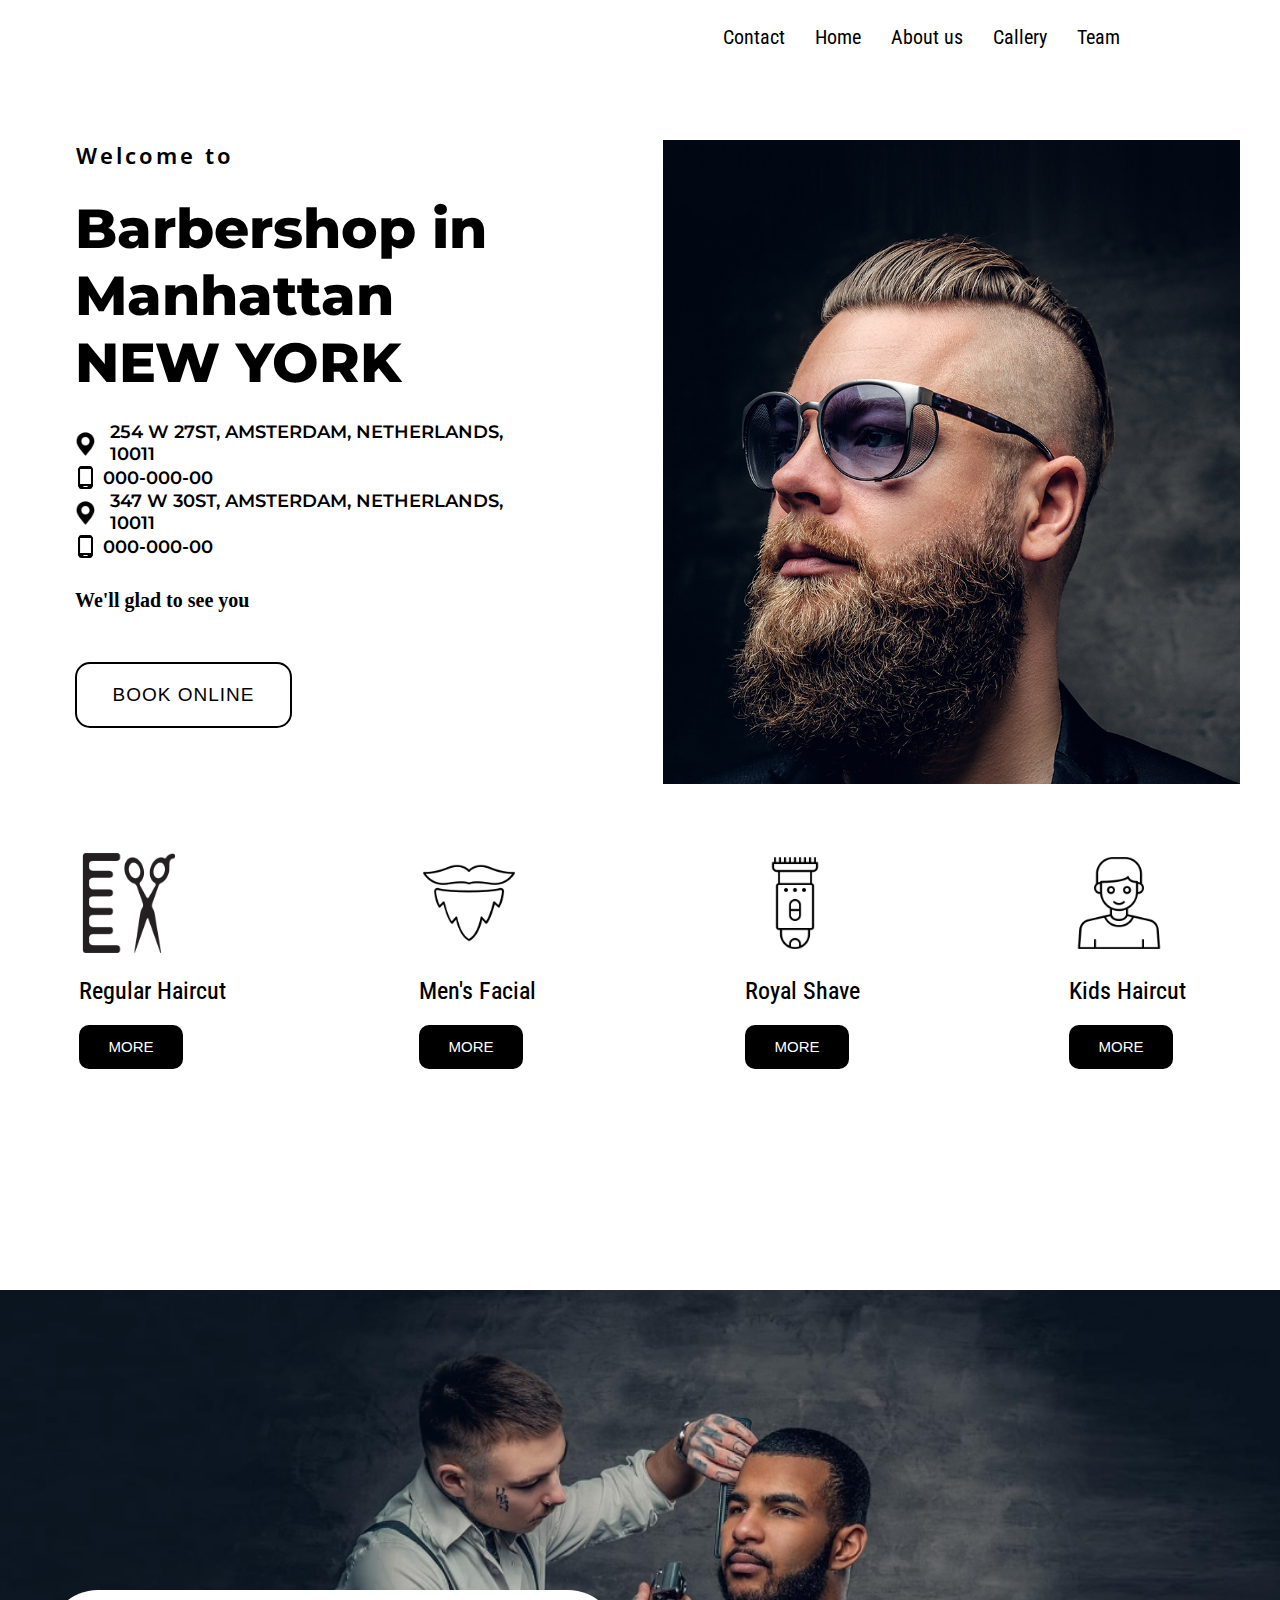
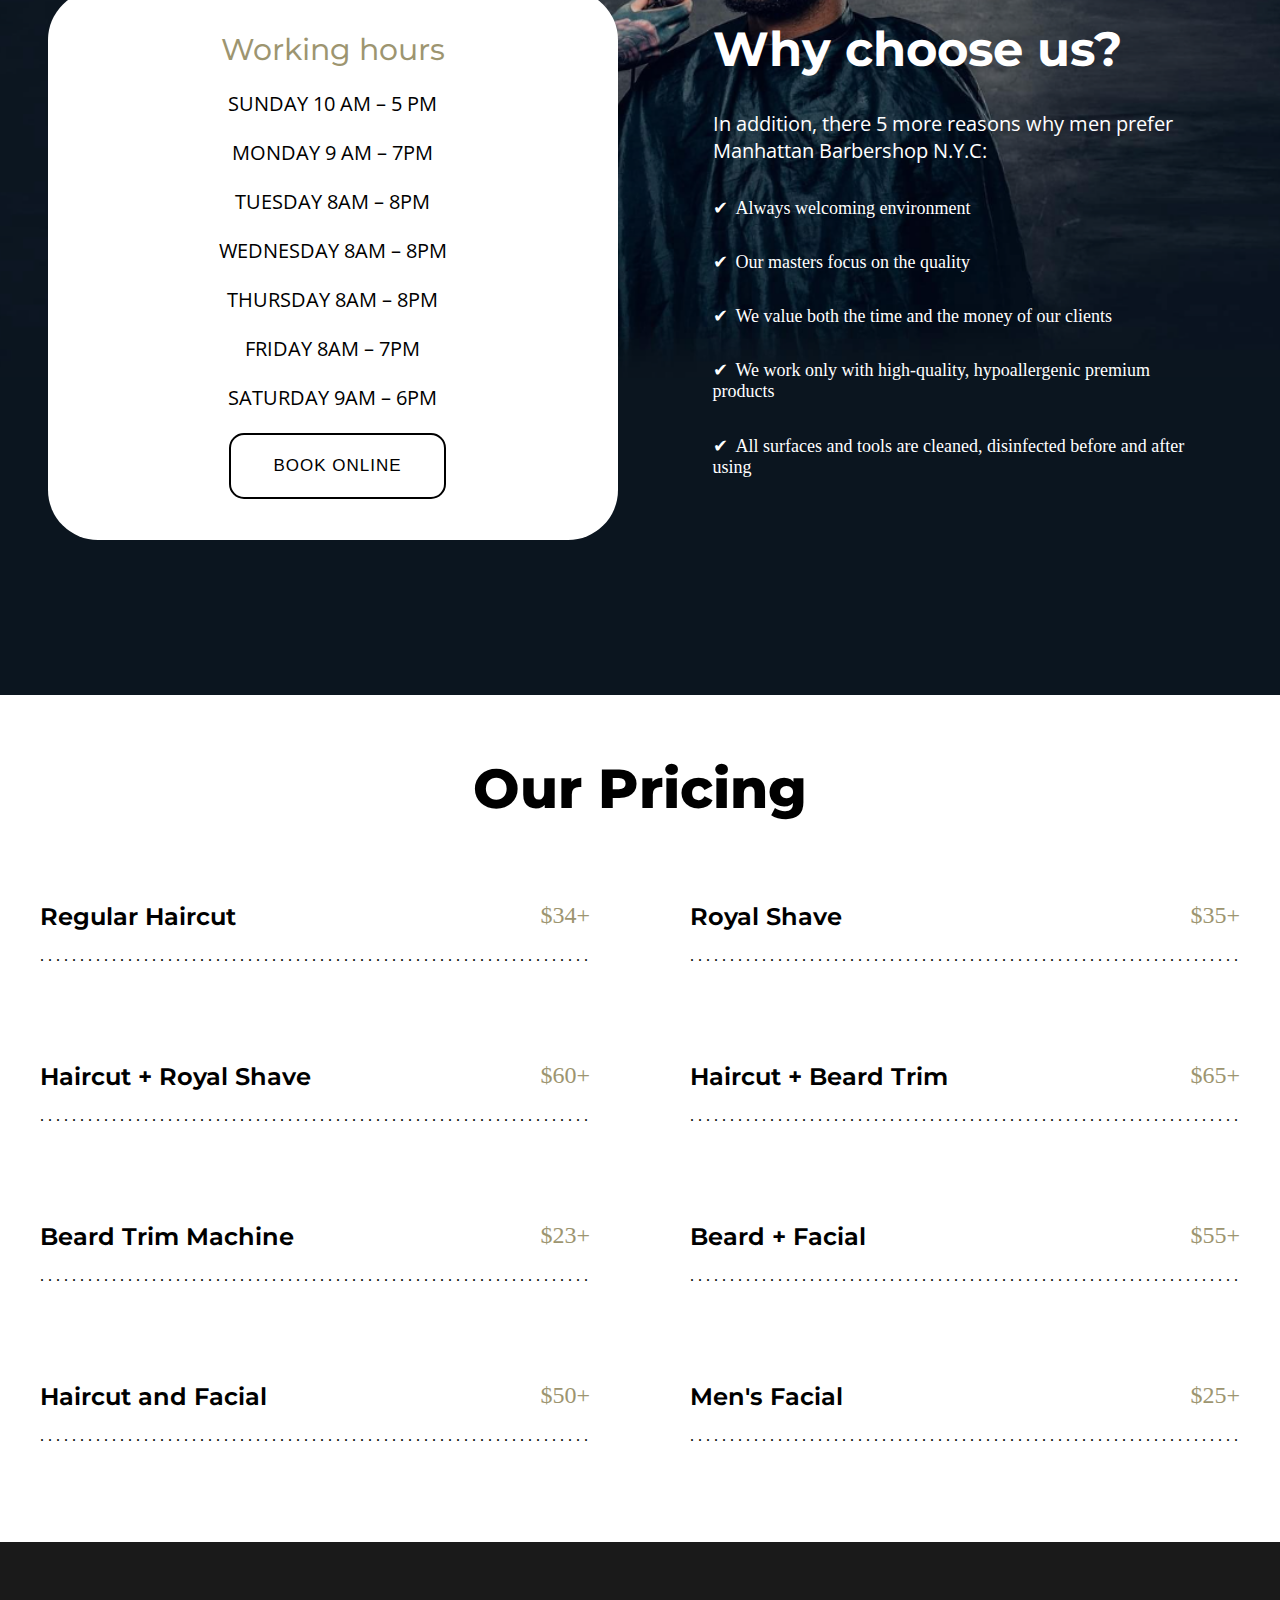
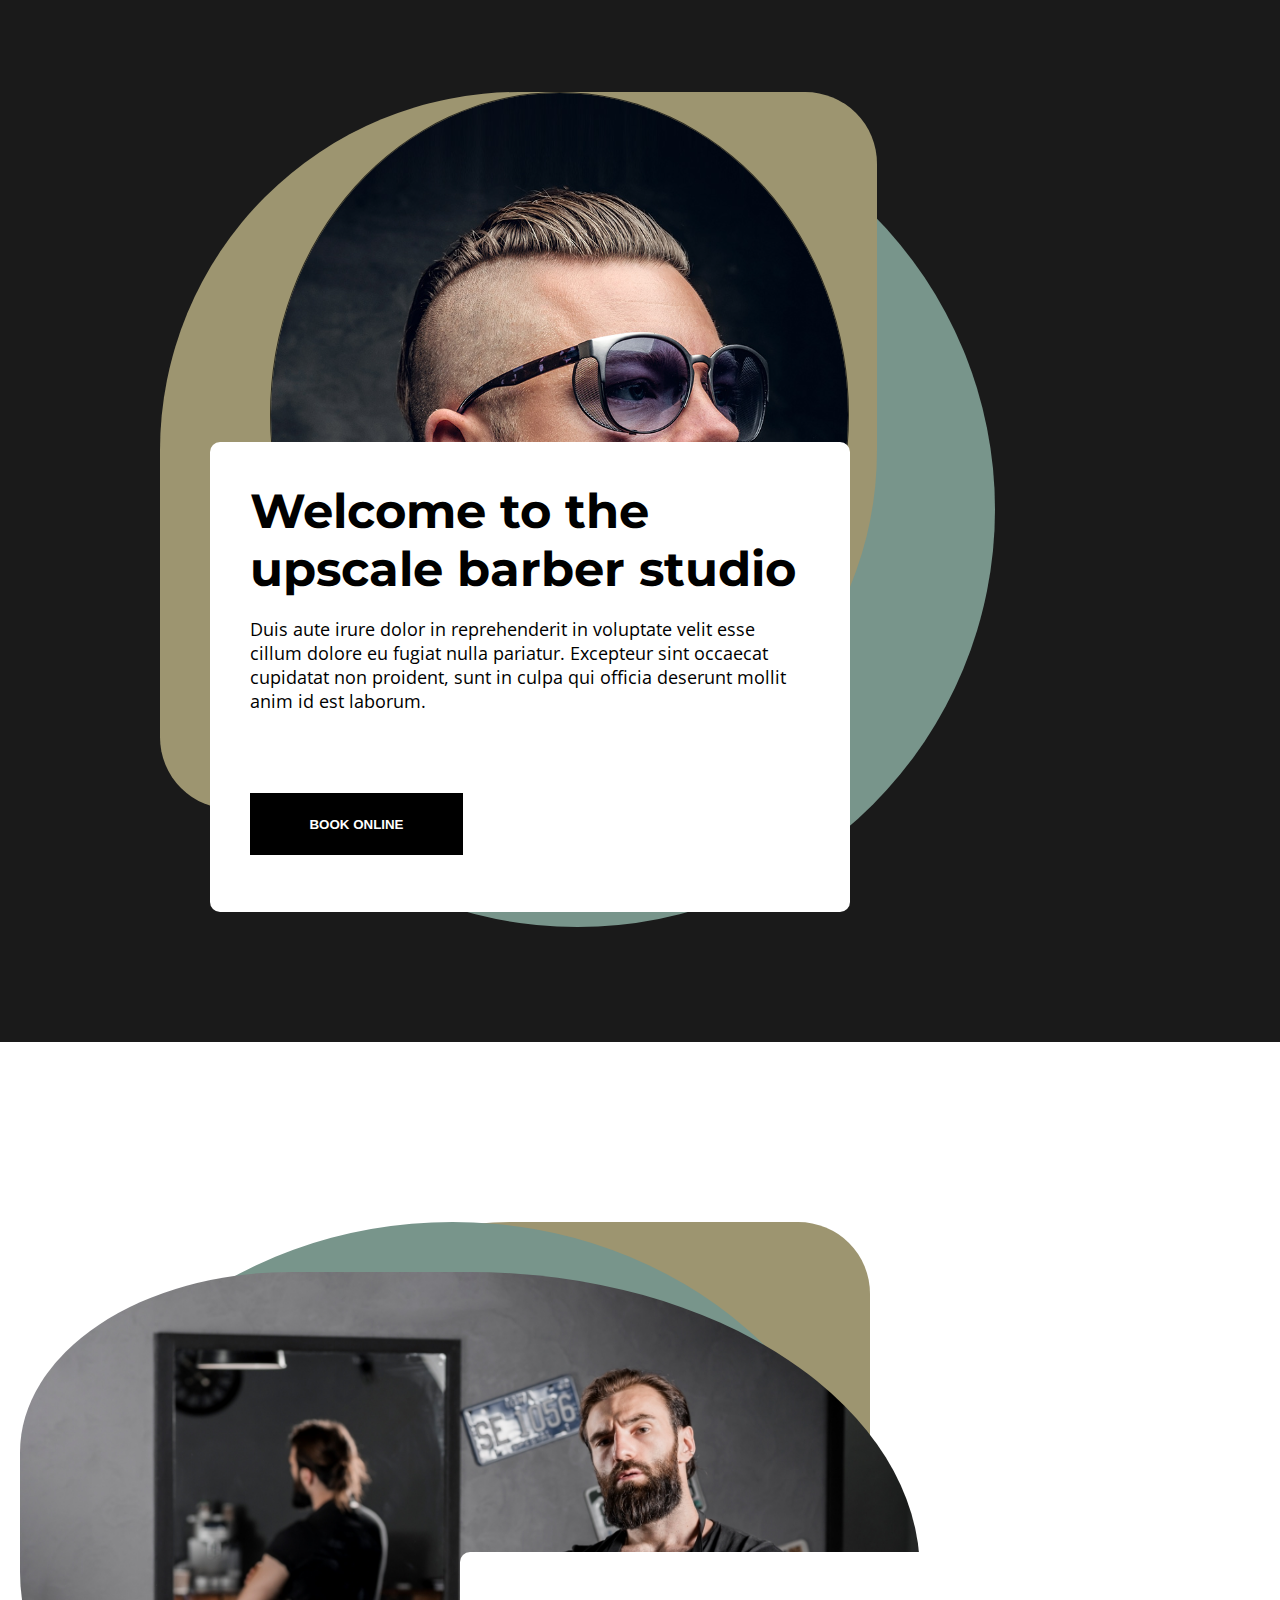
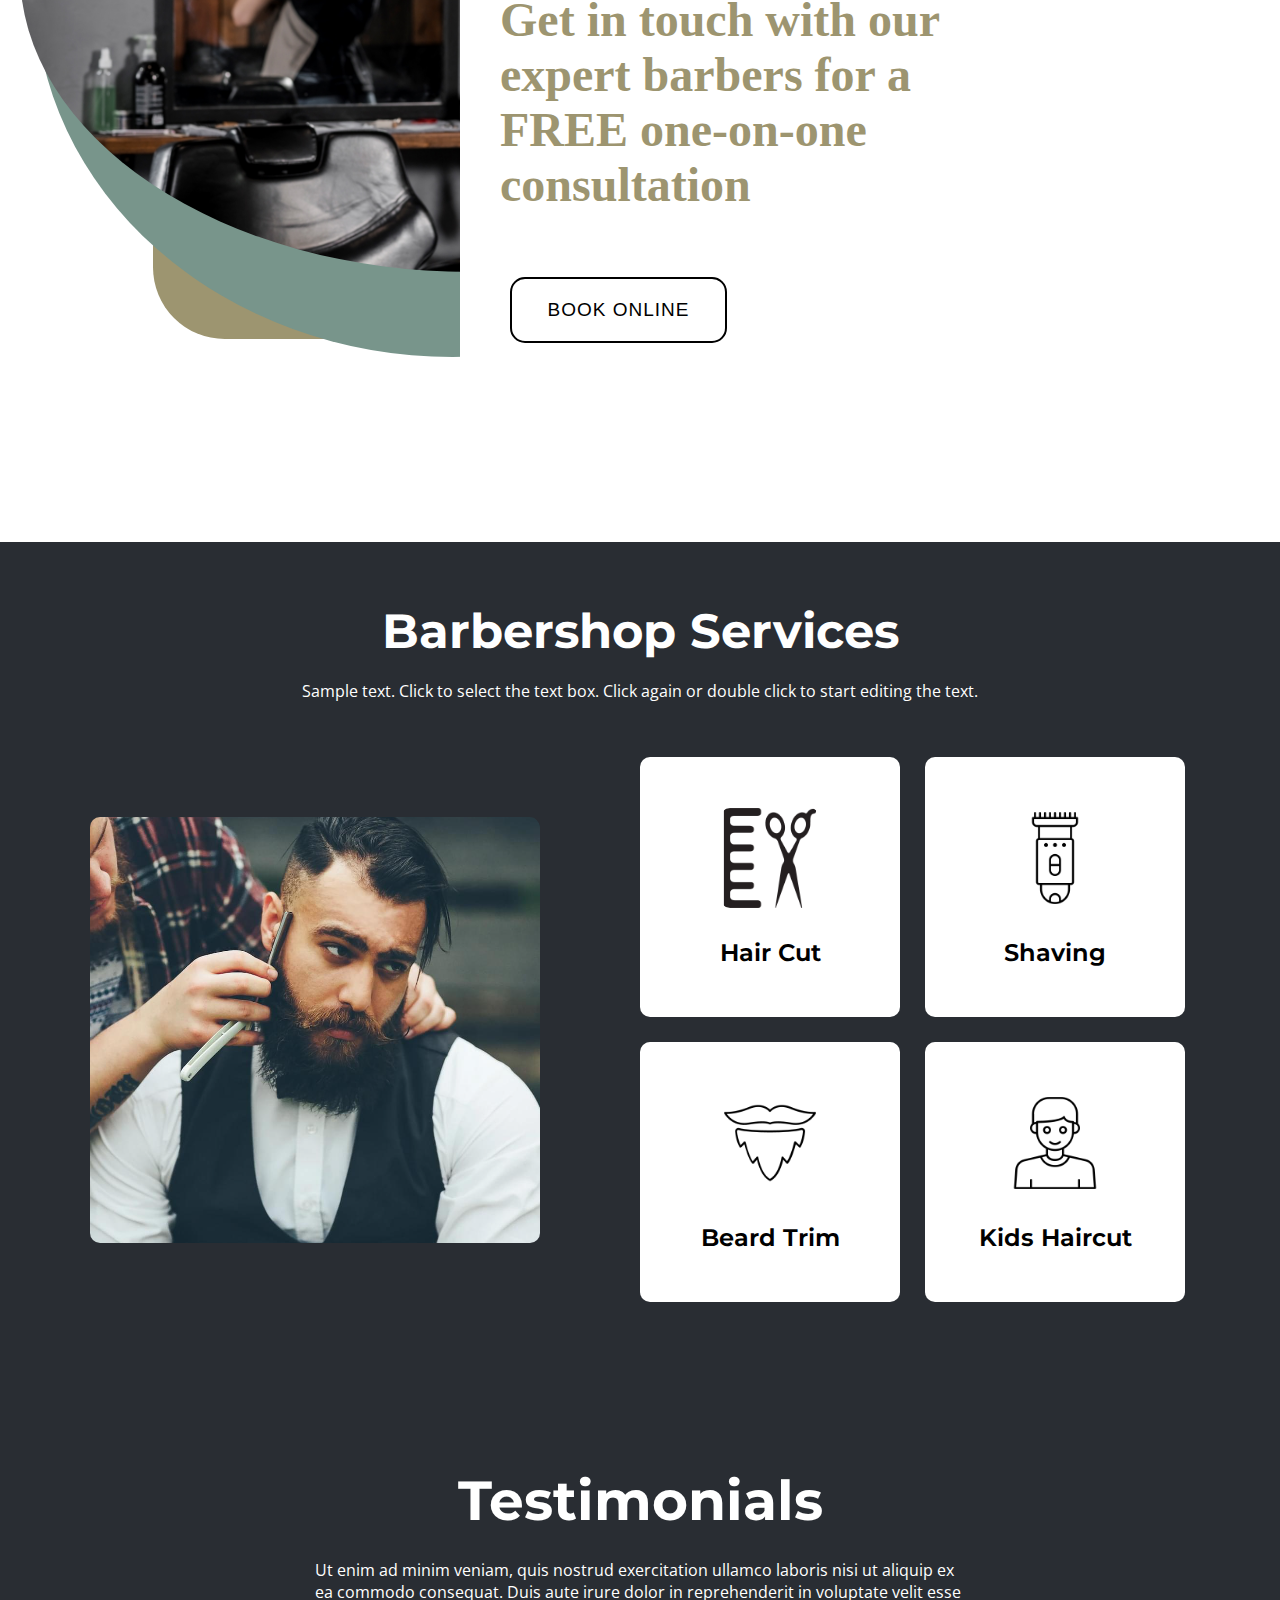
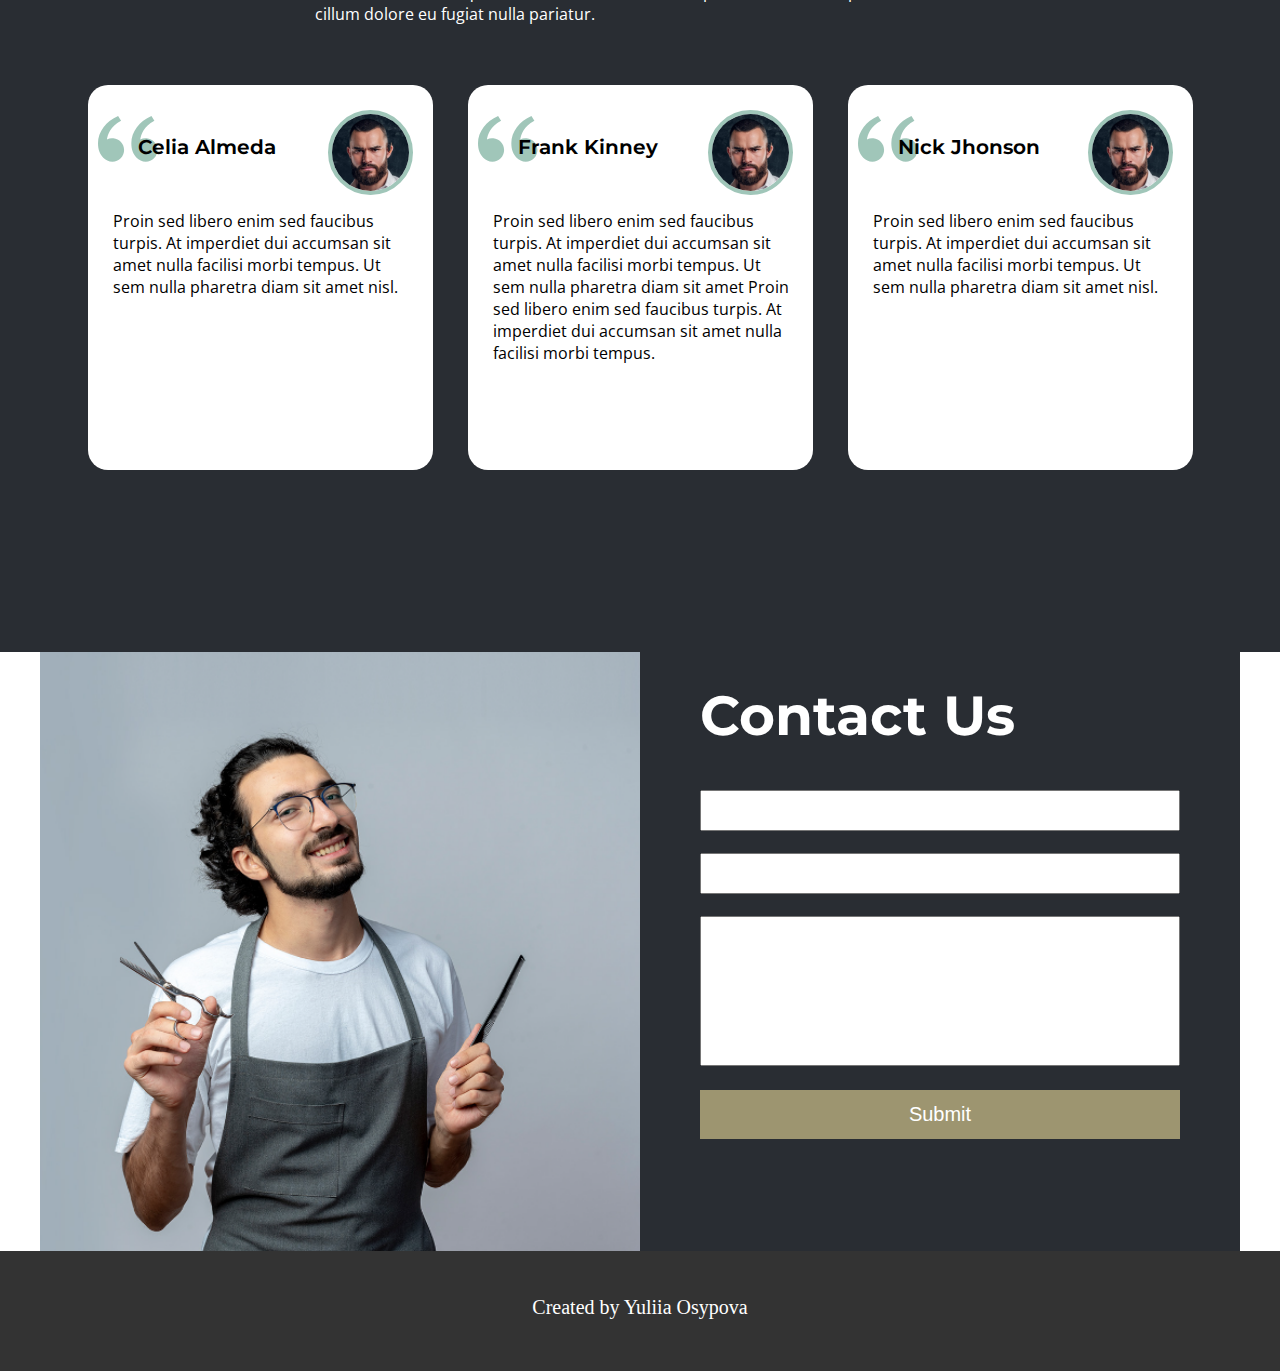
==== index.html @ 74b70563 "first" ====
<!DOCTYPE html>
<html lang="en">
<head>
    <meta charset="UTF-8">
    <meta name="viewport" content="width=device-width, initial-scale=1.0">
    <title>BarberShop</title>
    <link rel="preconnect" href="https://fonts.googleapis.com">
    <link rel="preconnect" href="https://fonts.gstatic.com" crossorigin>
    <link href="https://fonts.googleapis.com/css2?family=Montserrat:wght@100..900&display=swap" rel="stylesheet">
    <link rel="preconnect" href="https://fonts.googleapis.com">
    <link rel="preconnect" href="https://fonts.gstatic.com" crossorigin>
    <link
        href="https://fonts.googleapis.com/css2?family=Montserrat:wght@100..900&family=Roboto+Condensed:wght@100..900&display=swap"
        rel="stylesheet">
    <link rel="preconnect" href="https://fonts.googleapis.com">
    <link rel="preconnect" href="https://fonts.gstatic.com" crossorigin>
    <link
        href="https://fonts.googleapis.com/css2?family=Montserrat:wght@100..900&family=Open+Sans:wght@300..800&family=Roboto+Condensed:wght@100..900&display=swap"
        rel="stylesheet">
    <link rel="stylesheet" href="css/style.css">
</head>


<body>
    <header>
        <div class="container">
                <nav>
                    <a href="#contact" class="link">Contact</a>
                    <a href="http://127.0.0.1:5500/index.html#" class="link">Home</a>
                    <a href="http://127.0.0.1:5500/aboutus.html" class="link">About us</a>
                    <a href="http://127.0.0.1:5500/gallery.html" class="link">Callery</a>
                    <a href="http://127.0.0.1:5500/team.html" class="link">Team</a>
                </nav>
        </div>
    </header>


<main>
    <div class="main_wrapper">
        <div class="container">
            <div class="main_wrapper">
                <div class="main_one">
                    <h2>Welcome to</h2>
                    <h1>Barbershop in Manhattan NEW YORK</h1>
                    <div class="main_wrap_social">

                        <div class="main_wrap_items">
                            <img src="icons/social/locatin.png" alt="map">
                            <a
                                href="https://www.google.com/maps/place/%D0%90%D0%BC%D1%81%D1%82%D0%B5%D1%80%D0%B4%D0%B0%D0%BC/@52.3547418,4.8215607,12z/data=!3m1!4b1!4m6!3m5!1s0x47c63fb5949a7755:0x6600fd4cb7c0af8d!8m2!3d52.3675734!4d4.9041389!16zL20vMGszcA?hl=ru&entry=ttu&g_ep=EgoyMDI0MTAxNi4wIKXMDSoASAFQAw%3D%3D">254
                                W 27St, Amsterdam, Netherlands, 10011</a>
                        </div>

                        <div class="main_wrap_items">
                            <img src="icons/social/phone_call.png" class="call_us" alt="call_us">
                            <a href="tel:000-000-00">000-000-00</a>
                        </div>

                        <div class="main_wrap_items">
                            <img src="icons/social/locatin.png" alt="map">
                            <a
                                href="https://www.google.com/maps/place/%D0%90%D0%BC%D1%81%D1%82%D0%B5%D1%80%D0%B4%D0%B0%D0%BC/@52.3547418,4.8215607,12z/data=!3m1!4b1!4m6!3m5!1s0x47c63fb5949a7755:0x6600fd4cb7c0af8d!8m2!3d52.3675734!4d4.9041389!16zL20vMGszcA?hl=ru&entry=ttu&g_ep=EgoyMDI0MTAxNi4wIKXMDSoASAFQAw%3D%3D">347
                                W 30St, Amsterdam, Netherlands, 10011</a>
                        </div>

                        <div class="main_wrap_items">
                            <img src="icons/social/phone_call.png" class="call_us" alt="call_us">
                            <a href="tel:000-000-00">000-000-00</a>
                        </div>
                    </div>


                    <div class="btn_title">We'll glad to see you</div>
                    <button class="main_btn">BOOK ONLINE</button>
                </div>

                <div class="main_two">
                    <img src="img/main_bg.png" alt="">
                </div>
            </div>
        </div>
    </div>
    </div>

    <section class="menu">
        <div class="container">
            <div class="menu_wrapper">
                <div class="menu_box">
                    <img src="icons/service/haircut.png" alt="haircut">
                    <div class="menu_title">Regular Haircut</div>
                    <button class="main_btn">MORE</button>
                </div>
    
                <div class="menu_box">
                    <img src="icons/service/bread.png" alt="bread_cut">
                    <div class="menu_title">Men's Facial</div>
                    <button class="main_btn">MORE</button>
                </div>
    
                <div class="menu_box">
                    <img src="icons/service/shaving.png" alt="shaving">
                    <div class="menu_title">Royal Shave</div>
                    <button class="main_btn">MORE</button>
                </div>
    
                <div class="menu_box">
                    <img src="icons/service/kidshaircut .png" alt="kids haircut">
                    <div class="menu_title">Kids Haircut</div>
                    <button class="main_btn">MORE</button>
                </div>
            </div>
        </div>
    </section>
</main>

<section class="info">
    <div class="container">
        <div class="info_wrapper">

            <div class="info_one">
                <li class="info_title">Working hours</li>
                <li class="info_sheudele">​SUNDAY 10 AM – 5 PM</li>
                <li class="info_sheudele">MONDAY 9 AM – 7PM</li>
                <li class="info_sheudele">TUESDAY 8AM – 8PM</li>
                <li class="info_sheudele">WEDNESDAY 8AM – 8PM</li>
                <li class="info_sheudele">THURSDAY 8AM – 8PM</li>
                <li class="info_sheudele">FRIDAY 8AM – 7PM</li>
                <li class="info_sheudele">SATURDAY 9AM – 6PM</li>
                <a href=""><button>BOOK ONLINE</button></a>
            </div>


            <div class="info_two">
                <div class="info_title">Why choose us?</div>
                <div class="info_subtitle">​In addition, there 5 more reasons why men prefer Manhattan Barbershop N.Y.C:</div>
                <li>Always welcoming environment</li>
                <li>Our masters focus on the quality</li>
                <li>We value both the time and the money of our clients</li>
                <li>We work only with high-quality, hypoallergenic premium products</li>
                <li>All surfaces and tools are cleaned, disinfected before and after using</li>
            </div>
        </div>
    </div>
</section>


<section class="price">
    <div class="container">
        <div class="price_title_">Our Pricing</div>
        <div class="price_wrapper">

            <div class="price_one">
                <div class="price_wrap_item">
                    <div class="price_title">Regular Haircut</div>
                    <div class="price_price">$34+</div>
                </div>

                <div class="price_wrap_item">
                    <div class="price_title">Haircut + Royal Shave</div>
                    <div class="price_price">$60+</div>
                </div>

                <div class="price_wrap_item">
                    <div class="price_title">Beard Trim Machine</div>
                    <div class="price_price">$23+</div>
                </div>

                <div class="price_wrap_item">
                    <div class="price_title">Haircut and Facial</div>
                    <div class="price_price">$50+</div>
                </div>
            </div>

            <div class="price_two">
                <div class="price_wrap_item">
                    <div class="price_title">Royal Shave</div>
                    <div class="price_price">$35+</div>
                </div>

                <div class="price_wrap_item">
                    <div class="price_title">Haircut + Beard Trim</div>
                    <div class="price_price">$65+</div>
                </div>

                <div class="price_wrap_item">
                    <div class="price_title">Beard + Facial</div>
                    <div class="price_price">$55+</div>
                </div>

                <div class="price_wrap_item">
                    <div class="price_title">Men's Facial</div>
                    <div class="price_price">$25+</div>
                </div>
            </div>
        </div>

    </div>
</section>

<section class="booking">
    <div class="container">
        <div class="bookin_items">
            <div class="booking_round"></div>
            <div class="booking_round_2"></div>
            <img src="img/booking_bg.png" alt="man_background">

            <div class="booking_wrap">
                <div class="booking_title">Welcome to the upscale barber studio</div>
                <div class="booking_subtitle">Duis aute irure dolor in reprehenderit in voluptate velit esse cillum
                    dolore eu fugiat nulla pariatur. Excepteur sint occaecat cupidatat non proident, sunt in culpa qui
                    officia deserunt mollit anim id est laborum.</div>
               <a href=""><button class="booking_btn">BOOK ONLINE</button></a>
            </div>
        </div>
    </div>
</section>


<section class="booking_two">
    <div class="container">
        <div class="booking_items">
            <div class="booking_round"></div>
            <div class="booking_round_2"></div>
            <img src="img/barbershopper_bg.jpg" alt="barbershop_bg">

            <div class="booking_wrap">
                <div class="booking_title">Get in touch with our expert barbers for a FREE one-on-one consultation </div>
               <a href=""><button class="booking_btn">BOOK ONLINE</button></a>
            </div>
        </div>
    </div>
</section>

<section class="service">
    <div class="container">
        <div class="service_title">Barbershop Services</div>
        <div class="service_subtitle">Sample text. Click to select the text box. Click again or double click to start
            editing the text.</div>


        <div class="service_wrapper">
            <img src="img/service_bg.png" alt="service_bg">


            <div class="service_wrap_flex">

                <div class="service_items">
                        <img src="/icons/service/haircut.png" alt="haircut">
                        <div class="service_title_">Hair Cut</div>
                </div>

                <div class="service_items">
                        <img src="/icons/service/shaving.png" alt="Shaving">
                        <div class="service_title_">Shaving</div>
                </div>


                <div class="service_items">
                        <img src="/icons/service/bread.png" alt="Beard Trim">
                        <div class="service_title_">Beard Trim</div>
                </div>


                <div class="service_items">
                        <img src="/icons/service/kidshaircut .png" alt="Kids Haircut">
                        <div class="service_title_">Kids Haircut</div>
                </div>
            </div>
        </div>
    </div>
</section>





<section class="rewies">
    <div class="container">
        <div class="rewies_title">Testimonials</div>
        <div class="rewies_subtitle">Ut enim ad minim veniam, quis nostrud exercitation ullamco laboris nisi ut aliquip
            ex ea commodo consequat. Duis aute irure dolor in reprehenderit in voluptate velit esse cillum dolore eu
            fugiat nulla pariatur.</div>

        <div class="rewies_wrapper">
            <div class="rewies_box">
                <div class="rewies_title_box">Celia Almeda</div>
                <img src="img/rewies/barbershoppersonal_bg_0.jpg" alt="userphoto">
                <?xml version="1.0" ?><svg viewBox="0 0 24 24" xmlns="http://www.w3.org/2000/svg">
                    <g>
                        <path d="M0 0h24v24H0z" fill="none" />
                        <path
                            d="M4.583 17.321C3.553 16.227 3 15 3 13.011c0-3.5 2.457-6.637 6.03-8.188l.893 1.378c-3.335 1.804-3.987 4.145-4.247 5.621.537-.278 1.24-.375 1.929-.311 1.804.167 3.226 1.648 3.226 3.489a3.5 3.5 0 0 1-3.5 3.5c-1.073 0-2.099-.49-2.748-1.179zm10 0C13.553 16.227 13 15 13 13.011c0-3.5 2.457-6.637 6.03-8.188l.893 1.378c-3.335 1.804-3.987 4.145-4.247 5.621.537-.278 1.24-.375 1.929-.311 1.804.167 3.226 1.648 3.226 3.489a3.5 3.5 0 0 1-3.5 3.5c-1.073 0-2.099-.49-2.748-1.179z" />
                    </g>
                </svg>
                <div class="rewies_subtitle_box">Proin sed libero enim sed faucibus turpis. At imperdiet dui
                    accumsan sit amet nulla facilisi morbi tempus. Ut sem nulla pharetra diam sit amet nisl.</div>
            </div>

            <div class="rewies_box">
                <div class="rewies_title_box">Frank Kinney</div>
                <img src="img/rewies/barbershoppersonal_bg_0.jpg" alt="userphoto">
                <?xml version="1.0" ?><svg viewBox="0 0 24 24" xmlns="http://www.w3.org/2000/svg">
                    <g>
                        <path d="M0 0h24v24H0z" fill="none" />
                        <path
                            d="M4.583 17.321C3.553 16.227 3 15 3 13.011c0-3.5 2.457-6.637 6.03-8.188l.893 1.378c-3.335 1.804-3.987 4.145-4.247 5.621.537-.278 1.24-.375 1.929-.311 1.804.167 3.226 1.648 3.226 3.489a3.5 3.5 0 0 1-3.5 3.5c-1.073 0-2.099-.49-2.748-1.179zm10 0C13.553 16.227 13 15 13 13.011c0-3.5 2.457-6.637 6.03-8.188l.893 1.378c-3.335 1.804-3.987 4.145-4.247 5.621.537-.278 1.24-.375 1.929-.311 1.804.167 3.226 1.648 3.226 3.489a3.5 3.5 0 0 1-3.5 3.5c-1.073 0-2.099-.49-2.748-1.179z" />
                    </g>
                </svg>
                <div class="rewies_subtitle_box">Proin sed libero enim sed faucibus turpis. At imperdiet dui
                    accumsan sit amet nulla facilisi morbi tempus. Ut sem nulla pharetra diam sit amet Proin sed libero
                    enim sed faucibus turpis. At imperdiet dui
                    accumsan sit amet nulla facilisi morbi tempus. </div>
            </div>


            <div class="rewies_box">
                <div class="rewies_title_box">Nick Jhonson</div>
                <img src="img/rewies/barbershoppersonal_bg_0.jpg" alt="userphoto">
                <?xml version="1.0" ?><svg viewBox="0 0 24 24" xmlns="http://www.w3.org/2000/svg">
                    <g>
                        <path d="M0 0h24v24H0z" fill="none" />
                        <path
                            d="M4.583 17.321C3.553 16.227 3 15 3 13.011c0-3.5 2.457-6.637 6.03-8.188l.893 1.378c-3.335 1.804-3.987 4.145-4.247 5.621.537-.278 1.24-.375 1.929-.311 1.804.167 3.226 1.648 3.226 3.489a3.5 3.5 0 0 1-3.5 3.5c-1.073 0-2.099-.49-2.748-1.179zm10 0C13.553 16.227 13 15 13 13.011c0-3.5 2.457-6.637 6.03-8.188l.893 1.378c-3.335 1.804-3.987 4.145-4.247 5.621.537-.278 1.24-.375 1.929-.311 1.804.167 3.226 1.648 3.226 3.489a3.5 3.5 0 0 1-3.5 3.5c-1.073 0-2.099-.49-2.748-1.179z" />
                    </g>
                </svg>
                <div class="rewies_subtitle_box">Proin sed libero enim sed faucibus turpis. At imperdiet dui
                    accumsan sit amet nulla facilisi morbi tempus. Ut sem nulla pharetra diam sit amet nisl.</div>
            </div>
        </div>
    </div>
</section>

<section id="contact" class="contact">
    <div class="container">
        <div class="contact_wrapper">
            <img src="img/contact_bg.png" alt="">
            <div class="contact_box">
                <div class="contact_title">Contact Us</div>
                    <form>
                        <div class="contact_form">
                            <input name="name" id="name">
                        </div>


                        <div class="contact_form">
                            <input name="email" id="email">
                        </div>


                        <div class="contact_form">
                            <textarea name="text" id=""></textarea>
                        </div>
                    </form>

                    <button class="contact_btn">Submit</button>
            </div>
        </div>
    </div>
</section>

<footer>
    <div class="container"> 
        <div class="footer_title">Created by Yuliia Osypova</div>
    </div>
</footer>

</body>
</html>
---- css/style.css ----
@charset "UTF-8";
* {
  -webkit-box-sizing: border-box;
          box-sizing: border-box;
  padding: 0;
  margin: 0;
}

header {
  height: 80px;
}
header .container {
  padding: 0 160px 0 160px;
}
header .container nav {
  display: -webkit-box;
  display: -ms-flexbox;
  display: flex;
  -webkit-box-pack: end;
      -ms-flex-pack: end;
          justify-content: flex-end;
  gap: 30px;
  margin-left: 300px;
  padding: 25px 0 25px 0;
}
header .container nav a {
  text-decoration: none;
  font-size: 20px;
  font-family: "Roboto Condensed";
  color: black;
}
header .container nav a:hover {
  opacity: 80%;
}

main {
  min-height: 1150px;
}
main .container {
  padding: 0 160px 0 160px;
}
main .container .main_wrapper {
  display: grid;
  grid-template-columns: 500px 700px;
  -webkit-box-pack: center;
      -ms-flex-pack: center;
          justify-content: center;
  justify-items: end;
  margin-top: 60px;
}
main .container .main_wrapper .main_one {
  padding: 0 25px 0 25px;
}
main .container .main_wrapper .main_one .main_wrap_social {
  margin-top: 25px;
}
main .container .main_wrapper .main_one h2 {
  font-size: 22px;
  font-family: "Open Sans";
  font-weight: 650;
  letter-spacing: 3px;
  margin-left: 11px;
}
main .container .main_wrapper .main_one h1 {
  font-size: 55px;
  font-weight: 800;
  font-family: "Montserrat";
  margin-top: 25px;
  margin-left: 10px;
}
main .container .main_wrapper .main_one .main_wrap_items {
  display: -webkit-box;
  display: -ms-flexbox;
  display: flex;
  -webkit-box-orient: horizontal;
  -webkit-box-direction: normal;
      -ms-flex-direction: row;
          flex-direction: row;
  -webkit-box-align: center;
      -ms-flex-align: center;
          align-items: center;
  gap: 5px;
}
main .container .main_wrapper .main_one .main_wrap_items img {
  width: 40px;
  height: 40px;
}
main .container .main_wrapper .main_one .main_wrap_items .call_us {
  width: 25px;
  height: 25px;
  margin-left: 8px;
}
main .container .main_wrapper .main_one a {
  font-size: 18px;
  text-transform: uppercase;
  color: black;
  font-family: "Montserrat";
  text-decoration: none;
  font-weight: 600;
}
main .container .main_wrapper .main_one .btn_title {
  margin-top: 30px;
  margin-left: 10px;
  font-size: 20px;
  font-weight: 700;
}
main .container .main_wrapper .main_one .main_btn {
  width: 217px;
  height: 66px;
  color: black;
  background-color: white;
  border: 2px solid black;
  border-radius: 15px;
  font-size: 19px;
  letter-spacing: 1px;
  cursor: pointer;
  -webkit-transition: all 0.2s;
  transition: all 0.2s;
  margin-left: 10px;
  margin-top: 50px;
}
main .container .main_wrapper .main_one .main_btn:hover {
  color: white;
  background-color: black;
}

.menu {
  min-height: 280px;
}
.menu .container {
  padding: 0 160px 0 160px;
}
.menu .container .menu_wrapper {
  display: grid;
  grid-template-columns: repeat(4, minmax(325px, auto));
  grid-template-rows: 275px;
  grid-auto-rows: 275px;
  -webkit-box-pack: center;
      -ms-flex-pack: center;
          justify-content: center;
  justify-items: center;
  -webkit-box-align: center;
      -ms-flex-align: center;
          align-items: center;
  margin-top: 35px;
}
.menu .container .menu_wrapper .menu_box img {
  width: 100px;
  height: 100px;
}
.menu .container .menu_wrapper .menu_box .menu_title {
  font-family: "Roboto Condensed";
  font-weight: 450;
  font-size: 24px;
  margin-top: 20px;
}
.menu .container .menu_wrapper .menu_box button {
  width: 104px;
  height: 44px;
  font-size: 15px;
  color: white;
  background-color: black;
  border: none;
  border-radius: 10px;
  margin-top: 20px;
  cursor: pointer;
  -webkit-transition: all 0.2s;
  transition: all 0.2s;
}
.menu .container .menu_wrapper .menu_box button:hover {
  opacity: 70%;
}

.info {
  min-height: 1005px;
  background-image: url(../img/bg_price.png);
  background-position: center;
  background-size: cover;
  background-repeat: no-repeat;
}
.info .container {
  padding: 300px 160px 0 160px;
}
.info .container .info_wrapper {
  display: grid;
  grid-template-columns: 570px 550px;
  grid-template-rows: minmax(550px, auto);
  -webkit-box-pack: center;
      -ms-flex-pack: center;
          justify-content: center;
  gap: 65px;
}
.info .container .info_wrapper .info_one {
  display: grid;
  -webkit-box-align: center;
      -ms-flex-align: center;
          align-items: center;
  justify-items: center;
  background-color: white;
  border-radius: 50px;
  padding: 30px;
}
.info .container .info_wrapper .info_one li {
  list-style-type: none;
}
.info .container .info_wrapper .info_one .info_title {
  color: #9d9570;
  font-family: "Montserrat";
  font-size: 30px;
  font-weight: 450;
}
.info .container .info_wrapper .info_one li {
  font-size: 20px;
  font-family: "Open Sans";
}
.info .container .info_wrapper .info_one button {
  width: 217px;
  height: 66px;
  color: black;
  background-color: white;
  border: 2px solid black;
  border-radius: 15px;
  font-size: 19px;
  letter-spacing: 1px;
  cursor: pointer;
  -webkit-transition: all 0.2s;
  transition: all 0.2s;
  margin-left: 10px;
  font-size: 17px;
}
.info .container .info_wrapper .info_one button:hover {
  color: white;
  background-color: black;
}
.info .container .info_wrapper .info_two {
  display: grid;
  -webkit-box-align: start;
      -ms-flex-align: start;
          align-items: start;
  padding: 30px;
}
.info .container .info_wrapper .info_two .info_title {
  font-size: 48px;
  font-family: "Montserrat";
  font-weight: 700;
  color: white;
}
.info .container .info_wrapper .info_two .info_subtitle {
  font-size: 20px;
  font-family: "Open Sans";
  color: white;
}
.info .container .info_wrapper .info_two li {
  font-size: 18px;
  color: white;
  list-style-type: none;
}
.info .container .info_wrapper .info_two li::before {
  content: "✔";
  margin-right: 8px;
}

.price {
  min-height: 840px;
}
.price .container {
  padding: 60px 160px 0 160px;
}
.price .container .price_title_ {
  font-size: 55px;
  font-family: "Montserrat";
  font-weight: 800;
  text-align: center;
}
.price .container .price_wrapper {
  display: grid;
  grid-template-columns: 550px 550px;
  -webkit-box-pack: center;
      -ms-flex-pack: center;
          justify-content: center;
  margin-top: 80px;
  gap: 100px;
}
.price .container .price_wrapper .price_one {
  display: grid;
  grid-template-rows: repeat(4, 160px);
  grid-auto-rows: 160px;
}
.price .container .price_wrapper .price_wrap_item {
  display: -webkit-box;
  display: -ms-flexbox;
  display: flex;
  -webkit-box-pack: justify;
      -ms-flex-pack: justify;
          justify-content: space-between;
  position: relative;
}
.price .container .price_wrapper .price_wrap_item::before {
  content: ". . . . . . . . . . . . . . . . . . . . . . . . . . . . . . . . . . . . . . . . . . . . . . . . . . . . . . . . . . . . . . . . . . . . .";
  position: absolute;
  top: 45px;
}
.price .container .price_wrapper .price_two {
  display: grid;
  grid-template-rows: repeat(4, 160px);
  grid-auto-rows: 160px;
}
.price .container .price_wrapper .price_title {
  font-size: 24px;
  font-weight: 650;
  font-family: "Montserrat";
}
.price .container .price_wrapper .price_price {
  font-size: 24px;
  color: #9d9570;
}

.booking {
  min-height: 1100px;
  background-color: #1a1a1a;
}
.booking .container {
  padding: 150px 160px 0 160px;
}
.booking .container .bookin_items {
  position: relative;
}
.booking .container .booking_round {
  position: absolute;
  width: 835px;
  height: 835px;
  background-color: #78958B;
  border-radius: 50%;
  z-index: 1;
}
.booking .container .booking_round_2 {
  position: absolute;
  top: 0;
  z-index: 2;
  width: 717px;
  height: 717px;
  background-color: #9D9570;
  border-radius: 50% 10%;
}
.booking .container img {
  position: absolute;
  left: 110px;
  z-index: 3;
  border-radius: 100% 100%;
  border: 1px solid rgba(9, 9, 8, 0.768627451);
}
.booking .container .booking_wrap {
  position: absolute;
  right: 270px;
  top: 350px;
  z-index: 4;
  width: 640px;
  min-height: 470px;
  background-color: white;
  border-radius: 10px;
  padding: 40px;
}
.booking .container .booking_wrap .booking_title {
  font-size: 48px;
  font-family: "Montserrat";
  font-weight: 700;
}
.booking .container .booking_wrap .booking_subtitle {
  font-size: 18px;
  font-family: "Open Sans";
  margin-top: 19px;
}
.booking .container .booking_wrap .booking_btn {
  width: 213px;
  height: 62px;
  background-color: black;
  color: white;
  border: none;
  font-size: 18;
  font-weight: 700;
  margin-top: 80px;
}
.booking .container .booking_wrap .booking_btn:hover {
  background-color: #a0c6b9;
}

.booking_two {
  min-height: 1100px;
}
.booking_two .container {
  padding: 180px 160px 0 160px;
}
.booking_two .container .booking_items {
  position: relative;
}
.booking_two .container .booking_items .booking_round {
  position: absolute;
  right: 250px;
  z-index: 2;
  width: 835px;
  height: 735px;
  background-color: #78958B;
  border-radius: 50%;
}
.booking_two .container .booking_items .booking_round_2 {
  position: absolute;
  right: 250px;
  z-index: 1;
  width: 717px;
  height: 717px;
  background-color: #9D9570;
  border-radius: 50% 10%;
}
.booking_two .container .booking_items img {
  position: absolute;
  top: 50px;
  right: 200px;
  z-index: 3;
  border-radius: 30% 50%;
  width: 900px;
}
.booking_two .container .booking_items .booking_wrap {
  position: absolute;
  top: 330px;
  left: 300px;
  z-index: 4;
  width: 532px;
  min-height: 452px;
  background-color: white;
  border-radius: 10px;
  padding: 40px;
}
.booking_two .container .booking_items .booking_wrap .booking_title {
  font-size: 48px;
  font-weight: 800;
  color: #9d9570;
}
.booking_two .container .booking_items .booking_wrap .booking_btn {
  width: 217px;
  height: 66px;
  color: black;
  background-color: white;
  border: 2px solid black;
  border-radius: 15px;
  font-size: 19px;
  letter-spacing: 1px;
  cursor: pointer;
  -webkit-transition: all 0.2s;
  transition: all 0.2s;
  margin-left: 10px;
  margin-top: 65px;
}
.booking_two .container .booking_items .booking_wrap .booking_btn:hover {
  color: white;
  background-color: black;
}

.service {
  min-height: 860px;
  background-color: #292D33;
}
.service .container {
  padding: 0 160px 0 160px;
}
.service .container .service_title {
  font-size: 48px;
  font-family: "Montserrat";
  font-weight: 700;
  color: white;
  padding-top: 60px;
  text-align: center;
}
.service .container .service_subtitle {
  font-size: 16px;
  font-family: "Open Sans";
  color: white;
  text-align: center;
  margin-top: 20px;
}
.service .container .service_wrapper {
  display: grid;
  grid-template-columns: 550px 550px;
  -webkit-box-pack: center;
      -ms-flex-pack: center;
          justify-content: center;
  -webkit-box-align: center;
      -ms-flex-align: center;
          align-items: center;
  margin-top: 55px;
}
.service .container .service_wrapper img {
  border-radius: 10px;
  -webkit-transition: all 0.3s;
  transition: all 0.3s;
}
.service .container .service_wrapper img:hover {
  -webkit-transform: scale(1.1);
          transform: scale(1.1);
}
.service .container .service_wrapper .service_wrap_flex {
  display: -webkit-box;
  display: -ms-flexbox;
  display: flex;
  gap: 25px;
  -ms-flex-wrap: wrap;
      flex-wrap: wrap;
}
.service .container .service_wrapper .service_wrap_flex .service_items {
  display: -webkit-box;
  display: -ms-flexbox;
  display: flex;
  -webkit-box-orient: vertical;
  -webkit-box-direction: normal;
      -ms-flex-direction: column;
          flex-direction: column;
  -webkit-box-pack: center;
      -ms-flex-pack: center;
          justify-content: center;
  -webkit-box-align: center;
      -ms-flex-align: center;
          align-items: center;
  width: 260px;
  min-height: 260px;
  background-color: white;
  border-radius: 10px;
}
.service .container .service_wrapper .service_wrap_flex .service_items img {
  width: 100px;
  height: 100px;
  border-radius: 10px;
}
.service .container .service_wrapper .service_wrap_flex .service_items .service_title_ {
  font-size: 24px;
  font-family: "Montserrat";
  font-weight: 650;
  text-align: center;
  margin-top: 30px;
}

.rewies {
  min-height: 850px;
  background-color: #292D33;
}
.rewies .container {
  padding: 65px 160px 0 160px;
}
.rewies .container .rewies_title {
  font-size: 55px;
  font-family: "Montserrat";
  font-weight: 700;
  text-align: center;
  color: white;
}
.rewies .container .rewies_subtitle {
  font-size: 16px;
  font-family: "Open Sans";
  color: white;
  margin-top: 35px;
  width: 650px;
  margin: 0 auto;
  margin-top: 25px;
}
.rewies .container .rewies_wrapper {
  display: grid;
  grid-template-columns: 345px 345px 345px;
  grid-template-rows: minmax(385px, auto);
  grid-auto-rows: 345px auto;
  gap: 35px;
  -webkit-box-pack: center;
      -ms-flex-pack: center;
          justify-content: center;
  margin-top: 60px;
}
.rewies .container .rewies_wrapper .rewies_box {
  position: relative;
  background-color: white;
  border-radius: 20px;
  padding: 25px 20px 35px 25px;
}
.rewies .container .rewies_wrapper .rewies_title_box {
  position: absolute;
  top: 50px;
  left: 50px;
  z-index: 2;
  font-size: 20px;
  font-family: "Montserrat";
  font-weight: 650;
}
.rewies .container .rewies_wrapper .rewies_subtitle_box {
  font-size: 16px;
  font-family: "Open Sans";
  margin-top: 100px;
}
.rewies .container .rewies_wrapper img {
  position: absolute;
  right: 20px;
  top: 25px;
  width: 85px;
  height: 85px;
  border-radius: 100%;
  border: 4px solid #A0C6B9;
}
.rewies .container .rewies_wrapper svg {
  position: absolute;
  left: 0;
  z-index: 1;
  top: 15px;
  width: 80px;
  height: 80px;
  fill: #A0C6B9;
}

.contact {
  min-height: 550px;
}
.contact .container {
  padding: 0 160px 0 160px;
}
.contact .container .contact_wrapper {
  display: grid;
  grid-template-columns: 600px 600px;
  -webkit-box-pack: center;
      -ms-flex-pack: center;
          justify-content: center;
  justify-items: stretch;
}
.contact .container .contact_wrapper .contact_box {
  background-color: #292d33;
  padding: 30px 60px;
}
.contact .container .contact_wrapper .contact_title {
  font-size: 55px;
  font-family: "Montserrat";
  font-weight: 700;
  color: white;
}
.contact .container .contact_wrapper form {
  margin-top: 41px;
}
.contact .container .contact_wrapper form .contact_form {
  margin-top: 22px;
}
.contact .container .contact_wrapper form #name {
  width: 100%;
  height: 41px;
  padding: 10px;
}
.contact .container .contact_wrapper form #email {
  width: 100%;
  height: 41px;
  padding: 10px;
}
.contact .container .contact_wrapper form textarea {
  resize: none;
  width: 100%;
  height: 150px;
  padding: 10px;
  font-size: 20px;
}
.contact .container .contact_wrapper .contact_btn {
  width: 100%;
  height: 49px;
  background-color: #9d9570;
  color: white;
  text-align: center;
  cursor: pointer;
  margin-top: 20px;
  border: none;
  font-size: 20px;
}

footer {
  height: 120px;
  background-color: #333333;
}
footer .container {
  padding: 0 160px 0 160px;
}
footer .container .footer_title {
  text-align: center;
  padding: 45px 0;
  color: white;
  font-size: 20px;
}

* {
  -webkit-box-sizing: border-box;
          box-sizing: border-box;
  padding: 0;
  margin: 0;
}

@media screen and (max-width: 992px) {
  header {
    height: 75px;
    position: sticky;
  }
  header .container {
    padding: 0 140px 0 140px;
  }
  header .container nav {
    margin-left: 0;
  }
  main {
    min-height: 1000px;
  }
  main .container {
    padding: 0 80px 0 80px;
  }
  main .container .main_wrapper {
    display: grid;
    grid-template-columns: 400px 500px;
    margin-top: 60px;
  }
  main .container .main_wrapper .main_one h1 {
    font-size: 47px;
  }
  main .container .main_wrapper .main_one img {
    width: 100%;
  }
  main .container .main_wrapper .main_one a {
    font-size: 17px;
  }
  main .container .main_wrapper .main_one .main_wrap_social {
    -webkit-box-align: stretch;
        -ms-flex-align: stretch;
            align-items: stretch;
    gap: 7px;
  }
  main .container .main_wrapper .main_one .main_wrap_social .main_wrap_items a {
    font-size: 17px;
  }
  main .container .main_wrapper .main_one .btn_title {
    margin-top: 29px;
  }
  main .container .main_wrapper .main_one .main_btn {
    margin-top: 45px;
  }
  main .container .main_wrapper .main_two img {
    width: 100%;
  }
  .menu .container {
    padding: 0 100px 0 100px;
  }
  .menu .container .menu_wrapper {
    grid-template-columns: repeat(4, minmax(210px, auto));
    margin-top: 70px;
  }
  .info {
    min-height: 750px;
  }
  .info .container {
    padding: 100px 100px 0 100px;
  }
  .info .container .info_wrapper {
    grid-template-columns: 400px 320px;
    gap: 40px;
  }
  .info .container .info_wrapper .info_one {
    padding: 20px;
  }
  .info .container .info_wrapper .info_one .info_title {
    font-size: 28px;
  }
  .info .container .info_wrapper .info_one .info_sheudele {
    font-size: 18px;
  }
  .info .container .info_wrapper .info_two {
    padding: 20px;
  }
  .info .container .info_wrapper .info_two .info_title {
    font-size: 35px;
    text-align: center;
  }
  .info .container .info_wrapper .info_two .info_subtitle {
    font-size: 25px;
    line-height: 25px;
    font-weight: 600;
  }
  .info .container .info_wrapper .info_two li {
    font-size: 20px;
  }
  .price .container {
    padding: 60px 100px 0 100px;
  }
  .price .container .price_title_ {
    font-size: 45px;
  }
  .price .container .price_wrapper {
    grid-template-columns: 330px 330px;
    gap: 85px;
  }
  .price .container .price_wrapper .price_one {
    grid-template-rows: repeat(4, 150px);
    grid-auto-rows: 150px;
  }
  .price .container .price_wrapper .price_two {
    grid-template-rows: repeat(4, 150px);
    grid-auto-rows: 150px;
  }
  .price .container .price_wrapper .price_wrap_item {
    gap: 70px;
  }
  .price .container .price_wrapper .price_wrap_item::before {
    content: ". . . . . . . . . . . . . . . . . . . . . . . . . . . . . . . . . . . . . . . . .";
    top: 60px;
  }
  .booking .container {
    padding: 60px 100px 0 100px;
  }
  .booking .container .bookin_items .booking_round {
    width: 635px;
    height: 735px;
  }
  .booking .container .bookin_items .booking_round_2 {
    width: 517px;
    height: 517px;
  }
  .booking .container .bookin_items .booking_pic {
    left: 0;
  }
  .booking .container .bookin_items .booking_wrap {
    right: -30px;
    top: 510px;
    width: 540px;
    min-height: 400px;
    padding: 30px;
  }
  .booking .container .bookin_items .booking_wrap .booking_title {
    font-size: 42px;
  }
  .booking .container .bookin_items .booking_wrap .booking_btn {
    margin-top: 60px;
  }
  .booking_two {
    min-height: 970px;
  }
  .booking_two .container {
    padding: 60px 100px 0 100px;
  }
  .booking_two .container .booking_items .booking_round {
    width: 635px;
    height: 635px;
    right: 180px;
  }
  .booking_two .container .booking_items .booking_round_2 {
    width: 517px;
    height: 517px;
    right: 250px;
  }
  .booking_two .container .booking_items img {
    width: 700px;
    right: 120px;
  }
  .booking_two .container .booking_items .booking_wrap {
    top: 450px;
    left: 250px;
    min-height: 352px;
    padding: 30px;
  }
  .booking_two .container .booking_items .booking_wrap .booking_title {
    font-size: 40px;
  }
  .booking_two .container .booking_items .booking_wrap .booking_btn {
    width: 207px;
    height: 66px;
    color: black;
    background-color: white;
    border: 2px solid black;
    border-radius: 15px;
    font-size: 19px;
    letter-spacing: 1px;
    cursor: pointer;
    -webkit-transition: all 0.2s;
    transition: all 0.2s;
    margin-left: 10px;
    margin-top: 55px;
  }
  .booking_two .container .booking_items .booking_wrap .booking_btn:hover {
    color: white;
    background-color: black;
  }
  .service .container {
    padding: 60px 100px 0 100px;
  }
  .service .container .service_title {
    font-size: 47px;
  }
  .service .container .service_wrapper {
    grid-template-columns: 370px 450px;
    -webkit-column-gap: 45px;
       -moz-column-gap: 45px;
            column-gap: 45px;
  }
  .service .container .service_wrapper img {
    width: 100%;
  }
  .service .container .service_wrapper .service_wrap_flex .service_items {
    width: 200px;
  }
  .service .container .service_wrapper .service_wrap_flex .service_items img {
    width: 90px;
    height: 90px;
  }
  .service .container .service_wrapper .service_wrap_flex .service_items .service_title_ {
    font-size: 23px;
  }
  .rewies {
    min-height: 820px;
  }
  .rewies .container {
    padding: 60px 40px 0 40px;
  }
  .rewies .container .rewies_title {
    font-size: 48px;
  }
  .rewies .container .rewies_subtitle {
    font-size: 15px;
  }
  .rewies .container .rewies_wrapper {
    grid-template-columns: 275px 275px 275px;
    grid-template-rows: minmax(345px, auto);
    grid-auto-rows: 335px auto;
    gap: 25px;
    margin-top: 50px;
  }
  .rewies .container .rewies_wrapper .rewies_box {
    padding: 25px 20px 55px 25px;
  }
  .rewies .container .rewies_wrapper .rewies_box .rewies_subtitle_box {
    margin-top: 105px;
  }
  .rewies .container .rewies_wrapper .rewies_box .rewies_title_box {
    top: 52px;
    left: 20px;
    font-size: 19px;
  }
  .contact {
    min-height: 470px;
  }
  .contact .container .contact_wrapper {
    grid-template-columns: 450px 540px;
    -webkit-box-align: stretch;
        -ms-flex-align: stretch;
            align-items: stretch;
  }
  .contact .container .contact_wrapper img {
    width: 100%;
    -o-object-fit: cover;
       object-fit: cover;
  }
  .contact .container .contact_wrapper img .contact_box {
    padding: 20px 50px;
  }
  .contact .container .contact_wrapper img .contact_box .contact_title {
    font-size: 52px;
  }
}
@media screen and (max-width: 768px) {
  header {
    height: 75px;
    position: sticky;
  }
  header .container {
    padding: 0 40px 0 40px;
  }
  header .container nav {
    margin-left: 150px;
  }
  header .container nav a {
    font-size: 22px;
  }
  main {
    min-height: 900px;
  }
  main .container {
    padding: 0 40px 0 40px;
  }
  main .container .main_wrapper {
    display: grid;
    grid-template-columns: 300px 380px;
    margin-top: 60px;
  }
  main .container .main_wrapper .main_one h1 {
    font-size: 30px;
    margin-top: 10px;
  }
  main .container .main_wrapper .main_one img {
    width: 100%;
  }
  main .container .main_wrapper .main_one a {
    font-size: 17px;
  }
  main .container .main_wrapper .main_one .main_wrap_social {
    -webkit-box-align: stretch;
        -ms-flex-align: stretch;
            align-items: stretch;
    gap: 7px;
  }
  main .container .main_wrapper .main_one .main_wrap_social .main_wrap_items a {
    font-size: 17px;
  }
  main .container .main_wrapper .main_one .btn_title {
    margin-top: 18px;
  }
  main .container .main_wrapper .main_one .main_btn {
    margin-top: 40px;
    height: 55px;
    width: 200px;
  }
  main .container .main_wrapper .main_two img {
    width: 100%;
  }
  .menu .container {
    padding: 0 40px 0 40px;
  }
  .menu .container .menu_wrapper {
    grid-template-columns: repeat(4, minmax(180px, auto));
    margin-top: 70px;
  }
  .menu .container .menu_wrapper .menu_box {
    display: -webkit-box;
    display: -ms-flexbox;
    display: flex;
    -webkit-box-orient: vertical;
    -webkit-box-direction: normal;
        -ms-flex-direction: column;
            flex-direction: column;
    -webkit-box-align: center;
        -ms-flex-align: center;
            align-items: center;
  }
  .menu .container .menu_wrapper .menu_box img {
    width: 90px;
    height: 90px;
  }
  .info {
    min-height: 750px;
  }
  .info .container {
    padding: 100px 40px 0 40px;
  }
  .info .container .info_wrapper {
    grid-template-columns: 330px 320px;
    gap: 40px;
  }
  .info .container .info_wrapper .info_one {
    padding: 20px;
  }
  .info .container .info_wrapper .info_one .info_title {
    font-size: 28px;
  }
  .info .container .info_wrapper .info_one .info_sheudele {
    font-size: 18px;
  }
  .info .container .info_wrapper .info_two {
    padding: 20px;
  }
  .info .container .info_wrapper .info_two .info_title {
    font-size: 33px;
    text-align: center;
  }
  .info .container .info_wrapper .info_two .info_subtitle {
    font-size: 20px;
    line-height: 24px;
    font-weight: 600;
  }
  .info .container .info_wrapper .info_two li {
    font-size: 20px;
  }
  .price .container {
    padding: 60px 40px 0 40px;
  }
  .price .container .price_title_ {
    font-size: 40px;
  }
  .price .container .price_wrapper {
    grid-template-columns: 280px 280px;
    gap: 85px;
  }
  .price .container .price_wrapper .price_one {
    grid-template-rows: repeat(4, 150px);
    grid-auto-rows: 150px;
  }
  .price .container .price_wrapper .price_two {
    grid-template-rows: repeat(4, 150px);
    grid-auto-rows: 150px;
  }
  .price .container .price_wrapper .price_wrap_item {
    gap: 70px;
  }
  .price .container .price_wrapper .price_wrap_item::before {
    content: ". . . . . . . . . . . . . . . . . . . . . . . . . . . . . . . . . . .";
    top: 60px;
  }
  .booking .container {
    padding: 60px 40px 0 40px;
  }
  .booking .container .bookin_items img {
    left: 80px;
  }
  .booking .container .bookin_items .booking_round {
    width: 535px;
    height: 635px;
    left: 40px;
  }
  .booking .container .bookin_items .booking_round_2 {
    width: 417px;
    height: 417px;
    left: 60px;
  }
  .booking .container .bookin_items .booking_pic {
    left: 0;
  }
  .booking .container .bookin_items .booking_wrap {
    right: 30px;
    top: 550px;
    width: 540px;
    min-height: 350px;
    padding: 30px;
  }
  .booking .container .bookin_items .booking_wrap .booking_title {
    font-size: 40px;
  }
  .booking .container .bookin_items .booking_wrap .booking_btn {
    margin-top: 50px;
  }
  .booking_two {
    min-height: 840px;
  }
  .booking_two .container {
    padding: 60px 40px 0 40px;
  }
  .booking_two .container .booking_items .booking_round {
    width: 535px;
    height: 535px;
    right: 0;
    left: 120px;
  }
  .booking_two .container .booking_items .booking_round_2 {
    width: 417px;
    height: 417px;
    right: 0;
    left: 120px;
  }
  .booking_two .container .booking_items img {
    width: 600px;
    right: 0;
    left: 80px;
  }
  .booking_two .container .booking_items .booking_wrap {
    top: 380px;
    left: 140px;
    min-height: 352px;
    padding: 28px;
  }
  .booking_two .container .booking_items .booking_wrap .booking_title {
    font-size: 38px;
  }
  .booking_two .container .booking_items .booking_wrap .booking_btn {
    width: 207px;
    height: 66px;
    color: black;
    background-color: white;
    border: 2px solid black;
    border-radius: 15px;
    font-size: 19px;
    letter-spacing: 1px;
    cursor: pointer;
    -webkit-transition: all 0.2s;
    transition: all 0.2s;
    margin-left: 10px;
    margin-top: 35px;
  }
  .booking_two .container .booking_items .booking_wrap .booking_btn:hover {
    color: white;
    background-color: black;
  }
  .service .container {
    padding: 60px 40px 0 40px;
  }
  .service .container .service_title {
    font-size: 47px;
  }
  .service .container .service_wrapper {
    grid-template-columns: 270px 430px;
    -webkit-column-gap: 25px;
       -moz-column-gap: 25px;
            column-gap: 25px;
  }
  .service .container .service_wrapper img {
    width: 100%;
  }
  .service .container .service_wrapper .service_wrap_flex .service_items {
    width: 200px;
    min-height: 230px;
  }
  .service .container .service_wrapper .service_wrap_flex .service_items img {
    width: 85px;
    height: 85px;
  }
  .service .container .service_wrapper .service_wrap_flex .service_items .service_title_ {
    font-size: 23px;
  }
  .rewies {
    min-height: 820px;
  }
  .rewies .container {
    padding: 60px 40px 70px 40px;
  }
  .rewies .container .rewies_title {
    font-size: 51px;
  }
  .rewies .container .rewies_subtitle {
    font-size: 15px;
  }
  .rewies .container .rewies_wrapper {
    display: -webkit-box;
    display: -ms-flexbox;
    display: flex;
    -ms-flex-wrap: wrap;
        flex-wrap: wrap;
    gap: 25px;
    margin-top: 50px;
  }
  .rewies .container .rewies_wrapper .rewies_box {
    padding: 25px 20px 55px 25px;
    width: 300px;
    min-height: 350px;
  }
  .rewies .container .rewies_wrapper .rewies_box .rewies_subtitle_box {
    margin-top: 105px;
  }
  .rewies .container .rewies_wrapper .rewies_box .rewies_title_box {
    top: 52px;
    left: 20px;
    font-size: 19px;
  }
  .contact {
    min-height: 470px;
  }
  .contact .container {
    padding: 0;
  }
  .contact .container .contact_wrapper {
    grid-template-columns: 370px 400px;
    -webkit-box-align: stretch;
        -ms-flex-align: stretch;
            align-items: stretch;
  }
  .contact .container .contact_wrapper .contact_title {
    font-size: 51px;
  }
  .contact .container .contact_wrapper img {
    width: 100%;
    -o-object-fit: cover;
       object-fit: cover;
  }
  .contact .container .contact_wrapper img .contact_box {
    padding: 20px 50px;
  }
  .contact .container .contact_wrapper img .contact_box .contact_title {
    font-size: 52px;
  }
}
@media screen and (max-width: 575px) {
  header {
    height: 75px;
    position: sticky;
  }
  header .container {
    padding: 0 18px 0 18px;
  }
  header .container nav {
    margin-left: 70px;
  }
  header .container nav a {
    font-size: 22px;
  }
  main {
    min-height: 900px;
  }
  main .container {
    padding: 0 18px 0 18px;
  }
  main .container .main_wrapper {
    display: grid;
    grid-template-columns: 260px 280px;
    margin-top: 45px;
    -webkit-box-align: center;
        -ms-flex-align: center;
            align-items: center;
  }
  main .container .main_wrapper .main_one {
    padding: 0 18px 0 18px;
  }
  main .container .main_wrapper .main_one h1 {
    font-size: 22px;
    margin-top: 5px;
  }
  main .container .main_wrapper .main_one h2 {
    font-size: 18px;
  }
  main .container .main_wrapper .main_one img {
    width: 100%;
  }
  main .container .main_wrapper .main_one a {
    font-size: 15px;
  }
  main .container .main_wrapper .main_one .main_wrap_social {
    display: -webkit-box;
    display: -ms-flexbox;
    display: flex;
    -webkit-box-orient: vertical;
    -webkit-box-direction: normal;
        -ms-flex-direction: column;
            flex-direction: column;
    gap: 10px;
    -webkit-box-align: stretch;
        -ms-flex-align: stretch;
            align-items: stretch;
  }
  main .container .main_wrapper .main_one .main_wrap_social .main_wrap_items a {
    font-size: 17px;
  }
  main .container .main_wrapper .main_one .main_wrap_social .main_wrap_items .call_us {
    width: 30px;
    height: 30px;
    margin-left: 9px;
  }
  main .container .main_wrapper .main_one .btn_title {
    margin-top: 18px;
  }
  main .container .main_wrapper .main_one .main_btn {
    margin-top: 35px;
    height: 51px;
    width: 180px;
  }
  main .container .main_wrapper .main_two img {
    width: 100%;
  }
  .menu .container {
    padding: 0 18px 0 18px;
  }
  .menu .container .menu_wrapper {
    grid-template-columns: repeat(4, minmax(140px, auto));
    margin-top: 50px;
  }
  .menu .container .menu_wrapper .menu_box {
    display: -webkit-box;
    display: -ms-flexbox;
    display: flex;
    -webkit-box-orient: vertical;
    -webkit-box-direction: normal;
        -ms-flex-direction: column;
            flex-direction: column;
    -webkit-box-align: center;
        -ms-flex-align: center;
            align-items: center;
  }
  .menu .container .menu_wrapper .menu_box .menu_title {
    font-size: 20px;
  }
  .menu .container .menu_wrapper .menu_box img {
    width: 80px;
    height: 80px;
  }
  .info {
    min-height: 750px;
  }
  .info .container {
    padding: 100px 15px 0 15px;
  }
  .info .container .info_wrapper {
    grid-template-columns: 270px 250px;
    gap: 10px;
  }
  .info .container .info_wrapper .info_one {
    padding: 20px;
  }
  .info .container .info_wrapper .info_one .info_title {
    font-size: 28px;
  }
  .info .container .info_wrapper .info_one .info_sheudele {
    font-size: 18px;
  }
  .info .container .info_wrapper .info_one button {
    width: 200px;
    height: 60px;
  }
  .info .container .info_wrapper .info_two {
    padding: 0 0 0 15px;
  }
  .info .container .info_wrapper .info_two .info_title {
    font-size: 30px;
    text-align: center;
  }
  .info .container .info_wrapper .info_two .info_subtitle {
    font-size: 20px;
    line-height: 24px;
    font-weight: 600;
  }
  .info .container .info_wrapper .info_two li {
    font-size: 20px;
  }
  .price {
    min-height: 780px;
  }
  .price .container {
    padding: 60px 15px 0 15px;
  }
  .price .container .price_title_ {
    font-size: 37px;
  }
  .price .container .price_wrapper {
    grid-template-columns: 230px 230px;
    gap: 75px;
  }
  .price .container .price_wrapper .price_title {
    font-size: 20px;
  }
  .price .container .price_wrapper .price_one {
    grid-template-rows: repeat(4, 150px);
    grid-auto-rows: 150px;
  }
  .price .container .price_wrapper .price_two {
    grid-template-rows: repeat(4, 150px);
    grid-auto-rows: 150px;
  }
  .price .container .price_wrapper .price_wrap_item {
    gap: 70px;
  }
  .price .container .price_wrapper .price_wrap_item::before {
    content: ". . . . . . . . . . . . . . . . . . . . . . . . . . . . .";
    top: 60px;
  }
  .booking {
    min-height: 1050px;
  }
  .booking .container {
    padding: 60px 15px 0 15px;
  }
  .booking .container .bookin_items img {
    width: 85%;
    left: 53px;
  }
  .booking .container .bookin_items .booking_round {
    width: 435px;
    height: 535px;
    left: 40px;
  }
  .booking .container .bookin_items .booking_round_2 {
    width: 417px;
    height: 390px;
    left: 60px;
  }
  .booking .container .bookin_items .booking_pic {
    left: 0;
  }
  .booking .container .bookin_items .booking_wrap {
    right: 30px;
    top: 450px;
    width: 400px;
    min-height: 300px;
    padding: 30px;
  }
  .booking .container .bookin_items .booking_wrap .booking_title {
    font-size: 37px;
  }
  .booking .container .bookin_items .booking_wrap .booking_btn {
    margin-top: 40px;
  }
  .booking_two {
    min-height: 800px;
  }
  .booking_two .container {
    padding: 60px 15px 0 15px;
  }
  .booking_two .container .booking_items .booking_round {
    width: 435px;
    height: 335px;
    right: 0;
    left: 70px;
  }
  .booking_two .container .booking_items .booking_round_2 {
    width: 317px;
    height: 317px;
    right: 0;
    left: 70px;
  }
  .booking_two .container .booking_items img {
    width: 500px;
    right: 0;
    left: 30px;
  }
  .booking_two .container .booking_items .booking_wrap {
    top: 380px;
    left: 20px;
    min-height: 342px;
    padding: 25px;
  }
  .booking_two .container .booking_items .booking_wrap .booking_title {
    font-size: 35px;
  }
  .booking_two .container .booking_items .booking_wrap .booking_btn {
    width: 207px;
    height: 66px;
    color: black;
    background-color: white;
    border: 2px solid black;
    border-radius: 15px;
    font-size: 19px;
    letter-spacing: 1px;
    cursor: pointer;
    -webkit-transition: all 0.2s;
    transition: all 0.2s;
    margin-left: 10px;
    margin-top: 35px;
    width: 200px;
    height: 62px;
  }
  .booking_two .container .booking_items .booking_wrap .booking_btn:hover {
    color: white;
    background-color: black;
  }
  .service .container {
    padding: 60px 18px 55px 18px;
  }
  .service .container .service_title {
    font-size: 47px;
  }
  .service .container .service_wrapper {
    grid-template-columns: none;
  }
  .service .container .service_wrapper img {
    width: 80%;
    margin: 0 auto;
  }
  .service .container .service_wrapper .service_wrap_flex {
    -webkit-box-pack: center;
        -ms-flex-pack: center;
            justify-content: center;
    margin-top: 35px;
  }
  .service .container .service_wrapper .service_wrap_flex .service_items {
    width: 200px;
    min-height: 230px;
  }
  .service .container .service_wrapper .service_wrap_flex .service_items img {
    width: 85px;
    height: 85px;
  }
  .service .container .service_wrapper .service_wrap_flex .service_items .service_title_ {
    font-size: 23px;
  }
  .rewies {
    min-height: 820px;
  }
  .rewies .container {
    padding: 60px 18px 70px 18px;
  }
  .rewies .container .rewies_title {
    font-size: 51px;
  }
  .rewies .container .rewies_subtitle {
    font-size: 15px;
    text-align: center;
    width: 500px;
  }
  .rewies .container .rewies_wrapper {
    display: -webkit-box;
    display: -ms-flexbox;
    display: flex;
    -ms-flex-wrap: wrap;
        flex-wrap: wrap;
    gap: 25px;
    margin-top: 50px;
  }
  .rewies .container .rewies_wrapper .rewies_box {
    padding: 25px 20px 55px 25px;
    width: 380px;
    min-height: 350px;
  }
  .rewies .container .rewies_wrapper .rewies_box .rewies_subtitle_box {
    margin-top: 105px;
  }
  .rewies .container .rewies_wrapper .rewies_box .rewies_title_box {
    top: 52px;
    left: 20px;
    font-size: 19px;
  }
  .contact {
    min-height: 470px;
  }
  .contact .container {
    padding: 0;
  }
  .contact .container .contact_wrapper {
    grid-template-columns: 255px 320px;
    -webkit-box-align: stretch;
        -ms-flex-align: stretch;
            align-items: stretch;
  }
  .contact .container .contact_wrapper .contact_title {
    font-size: 51px;
  }
  .contact .container .contact_wrapper img {
    width: 100%;
    -o-object-fit: cover;
       object-fit: cover;
  }
  .contact .container .contact_wrapper .contact_box {
    padding: 20px 20px;
  }
  .contact .container .contact_wrapper .contact_box .contact_title {
    font-size: 47px;
  }
}
@media screen and (max-width: 350px) {
  header {
    height: 70px;
    position: sticky;
  }
  header .container {
    padding: 0 10px 0 10px;
  }
  header .container nav {
    margin-left: 0;
  }
  header .container nav a {
    font-size: 13px;
  }
  main {
    min-height: 900px;
  }
  main .container {
    padding: 0 18px 0 18px;
  }
  main .container .main_wrapper {
    display: grid;
    grid-template-columns: 260px 280px;
    margin-top: 45px;
    -webkit-box-align: center;
        -ms-flex-align: center;
            align-items: center;
  }
  main .container .main_wrapper .main_one {
    padding: 0 18px 0 18px;
  }
  main .container .main_wrapper .main_one h1 {
    font-size: 22px;
    margin-top: 5px;
  }
  main .container .main_wrapper .main_one h2 {
    font-size: 18px;
  }
  main .container .main_wrapper .main_one img {
    width: 100%;
  }
  main .container .main_wrapper .main_one a {
    font-size: 15px;
  }
  main .container .main_wrapper .main_one .main_wrap_social {
    display: -webkit-box;
    display: -ms-flexbox;
    display: flex;
    -webkit-box-orient: vertical;
    -webkit-box-direction: normal;
        -ms-flex-direction: column;
            flex-direction: column;
    gap: 10px;
    -webkit-box-align: stretch;
        -ms-flex-align: stretch;
            align-items: stretch;
  }
  main .container .main_wrapper .main_one .main_wrap_social .main_wrap_items a {
    font-size: 17px;
  }
  main .container .main_wrapper .main_one .main_wrap_social .main_wrap_items .call_us {
    width: 30px;
    height: 30px;
    margin-left: 9px;
  }
  main .container .main_wrapper .main_one .btn_title {
    margin-top: 18px;
  }
  main .container .main_wrapper .main_one .main_btn {
    margin-top: 35px;
    height: 51px;
    width: 180px;
  }
  main .container .main_wrapper .main_two img {
    width: 100%;
  }
  .menu .container {
    padding: 0 18px 0 18px;
  }
  .menu .container .menu_wrapper {
    grid-template-columns: repeat(4, minmax(140px, auto));
    margin-top: 50px;
  }
  .menu .container .menu_wrapper .menu_box {
    display: -webkit-box;
    display: -ms-flexbox;
    display: flex;
    -webkit-box-orient: vertical;
    -webkit-box-direction: normal;
        -ms-flex-direction: column;
            flex-direction: column;
    -webkit-box-align: center;
        -ms-flex-align: center;
            align-items: center;
  }
  .menu .container .menu_wrapper .menu_box .menu_title {
    font-size: 20px;
  }
  .menu .container .menu_wrapper .menu_box img {
    width: 80px;
    height: 80px;
  }
  .info {
    min-height: 750px;
  }
  .info .container {
    padding: 100px 15px 0 15px;
  }
  .info .container .info_wrapper {
    grid-template-columns: 270px 250px;
    gap: 10px;
  }
  .info .container .info_wrapper .info_one {
    padding: 20px;
  }
  .info .container .info_wrapper .info_one .info_title {
    font-size: 28px;
  }
  .info .container .info_wrapper .info_one .info_sheudele {
    font-size: 18px;
  }
  .info .container .info_wrapper .info_one button {
    width: 200px;
    height: 60px;
  }
  .info .container .info_wrapper .info_two {
    padding: 0 0 0 15px;
  }
  .info .container .info_wrapper .info_two .info_title {
    font-size: 30px;
    text-align: center;
  }
  .info .container .info_wrapper .info_two .info_subtitle {
    font-size: 20px;
    line-height: 24px;
    font-weight: 600;
  }
  .info .container .info_wrapper .info_two li {
    font-size: 20px;
  }
  .price {
    min-height: 780px;
  }
  .price .container {
    padding: 60px 15px 0 15px;
  }
  .price .container .price_title_ {
    font-size: 37px;
  }
  .price .container .price_wrapper {
    grid-template-columns: 230px 230px;
    gap: 75px;
  }
  .price .container .price_wrapper .price_title {
    font-size: 20px;
  }
  .price .container .price_wrapper .price_one {
    grid-template-rows: repeat(4, 150px);
    grid-auto-rows: 150px;
  }
  .price .container .price_wrapper .price_two {
    grid-template-rows: repeat(4, 150px);
    grid-auto-rows: 150px;
  }
  .price .container .price_wrapper .price_wrap_item {
    gap: 70px;
  }
  .price .container .price_wrapper .price_wrap_item::before {
    content: ". . . . . . . . . . . . . . . . . . . . . . . . . . . . .";
    top: 60px;
  }
  .booking {
    min-height: 1050px;
  }
  .booking .container {
    padding: 60px 15px 0 15px;
  }
  .booking .container .bookin_items img {
    width: 85%;
    left: 53px;
  }
  .booking .container .bookin_items .booking_round {
    width: 435px;
    height: 535px;
    left: 40px;
  }
  .booking .container .bookin_items .booking_round_2 {
    width: 417px;
    height: 390px;
    left: 60px;
  }
  .booking .container .bookin_items .booking_pic {
    left: 0;
  }
  .booking .container .bookin_items .booking_wrap {
    right: 30px;
    top: 450px;
    width: 400px;
    min-height: 300px;
    padding: 30px;
  }
  .booking .container .bookin_items .booking_wrap .booking_title {
    font-size: 37px;
  }
  .booking .container .bookin_items .booking_wrap .booking_btn {
    margin-top: 40px;
  }
  .booking_two {
    min-height: 800px;
  }
  .booking_two .container {
    padding: 60px 15px 0 15px;
  }
  .booking_two .container .booking_items .booking_round {
    width: 435px;
    height: 335px;
    right: 0;
    left: 70px;
  }
  .booking_two .container .booking_items .booking_round_2 {
    width: 317px;
    height: 317px;
    right: 0;
    left: 70px;
  }
  .booking_two .container .booking_items img {
    width: 500px;
    right: 0;
    left: 30px;
  }
  .booking_two .container .booking_items .booking_wrap {
    top: 380px;
    left: 20px;
    min-height: 342px;
    padding: 25px;
  }
  .booking_two .container .booking_items .booking_wrap .booking_title {
    font-size: 35px;
  }
  .booking_two .container .booking_items .booking_wrap .booking_btn {
    width: 207px;
    height: 66px;
    color: black;
    background-color: white;
    border: 2px solid black;
    border-radius: 15px;
    font-size: 19px;
    letter-spacing: 1px;
    cursor: pointer;
    -webkit-transition: all 0.2s;
    transition: all 0.2s;
    margin-left: 10px;
    margin-top: 35px;
    width: 200px;
    height: 62px;
  }
  .booking_two .container .booking_items .booking_wrap .booking_btn:hover {
    color: white;
    background-color: black;
  }
  .service .container {
    padding: 60px 18px 55px 18px;
  }
  .service .container .service_title {
    font-size: 47px;
  }
  .service .container .service_wrapper {
    grid-template-columns: none;
  }
  .service .container .service_wrapper img {
    width: 80%;
    margin: 0 auto;
  }
  .service .container .service_wrapper .service_wrap_flex {
    -webkit-box-pack: center;
        -ms-flex-pack: center;
            justify-content: center;
    margin-top: 35px;
  }
  .service .container .service_wrapper .service_wrap_flex .service_items {
    width: 200px;
    min-height: 230px;
  }
  .service .container .service_wrapper .service_wrap_flex .service_items img {
    width: 85px;
    height: 85px;
  }
  .service .container .service_wrapper .service_wrap_flex .service_items .service_title_ {
    font-size: 23px;
  }
  .rewies {
    min-height: 820px;
  }
  .rewies .container {
    padding: 60px 18px 70px 18px;
  }
  .rewies .container .rewies_title {
    font-size: 51px;
  }
  .rewies .container .rewies_subtitle {
    font-size: 15px;
    text-align: center;
    width: 500px;
  }
  .rewies .container .rewies_wrapper {
    display: -webkit-box;
    display: -ms-flexbox;
    display: flex;
    -ms-flex-wrap: wrap;
        flex-wrap: wrap;
    gap: 25px;
    margin-top: 50px;
  }
  .rewies .container .rewies_wrapper .rewies_box {
    padding: 25px 20px 55px 25px;
    width: 380px;
    min-height: 350px;
  }
  .rewies .container .rewies_wrapper .rewies_box .rewies_subtitle_box {
    margin-top: 105px;
  }
  .rewies .container .rewies_wrapper .rewies_box .rewies_title_box {
    top: 52px;
    left: 20px;
    font-size: 19px;
  }
  .contact {
    min-height: 470px;
  }
  .contact .container {
    padding: 0;
  }
  .contact .container .contact_wrapper {
    grid-template-columns: 255px 320px;
    -webkit-box-align: stretch;
        -ms-flex-align: stretch;
            align-items: stretch;
  }
  .contact .container .contact_wrapper .contact_title {
    font-size: 51px;
  }
  .contact .container .contact_wrapper img {
    width: 100%;
    -o-object-fit: cover;
       object-fit: cover;
  }
  .contact .container .contact_wrapper .contact_box {
    padding: 20px 20px;
  }
  .contact .container .contact_wrapper .contact_box .contact_title {
    font-size: 47px;
  }
}/*# sourceMappingURL=style.css.map */
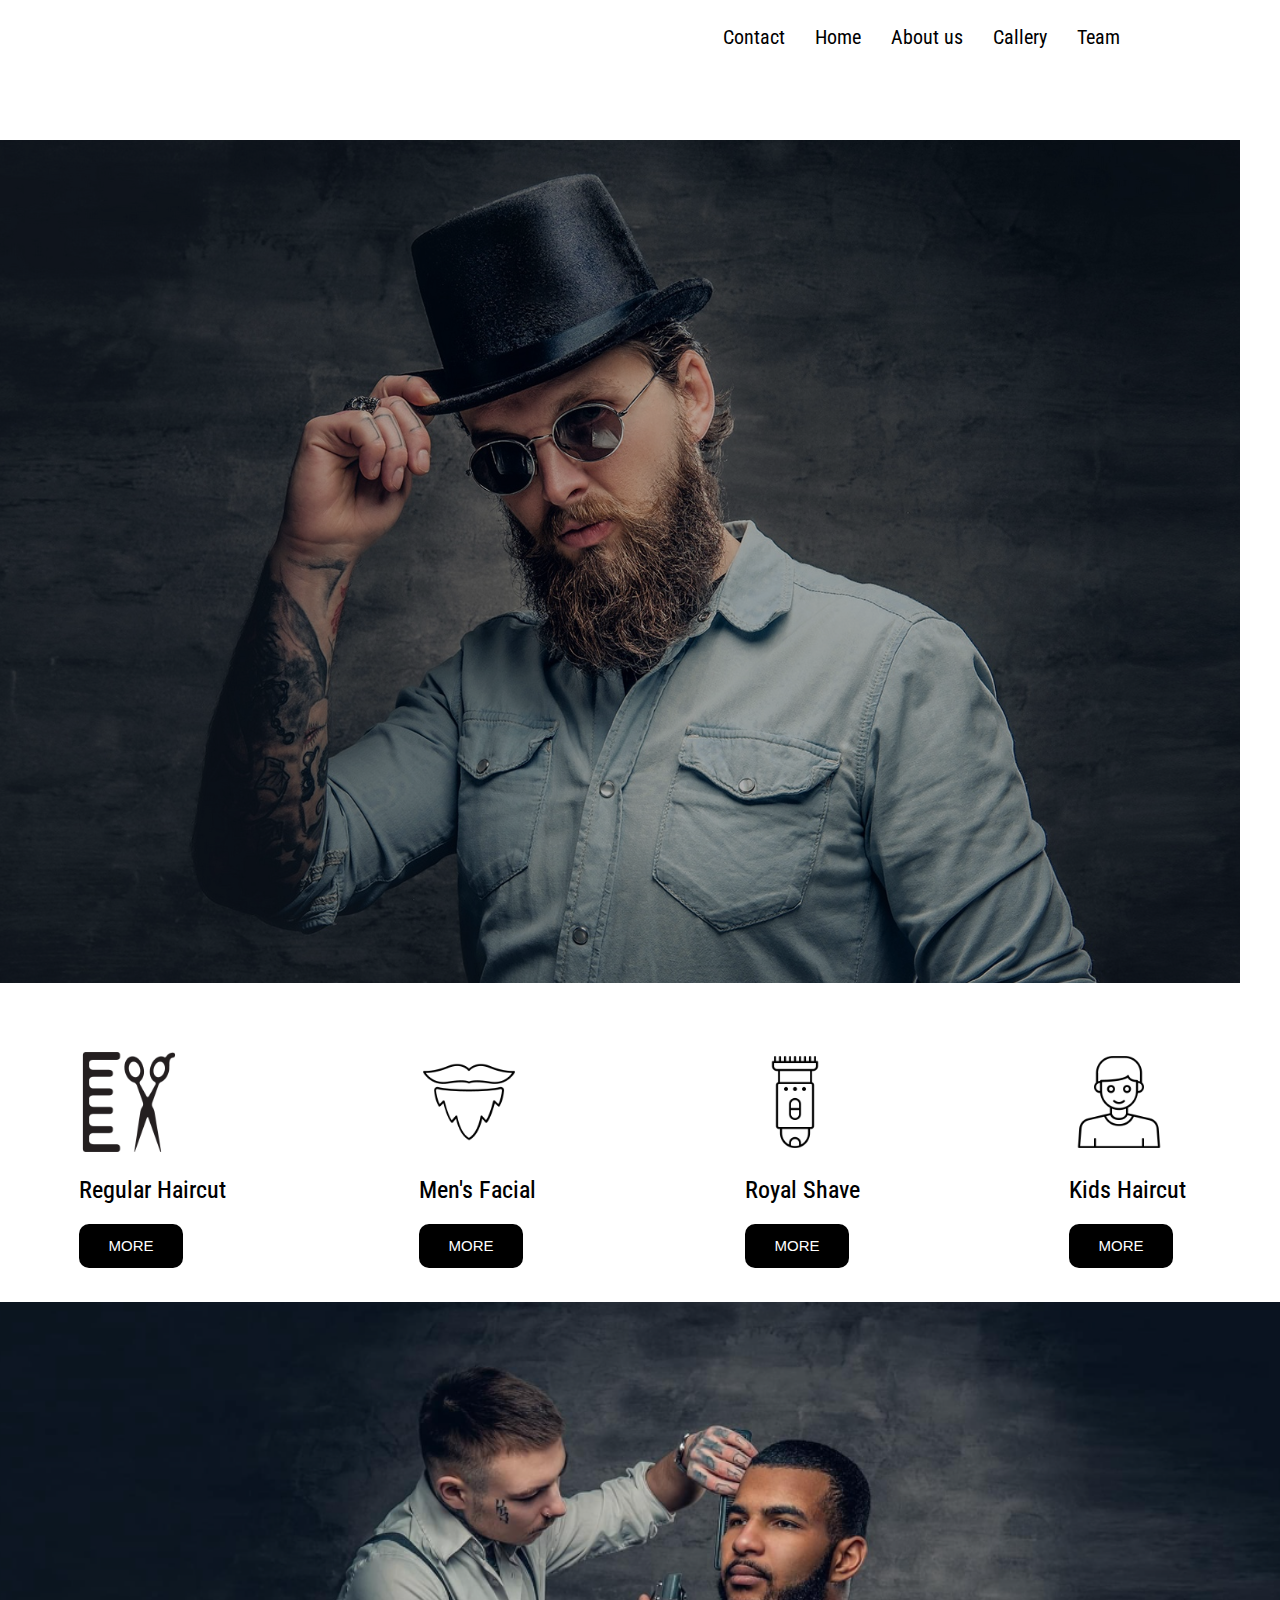
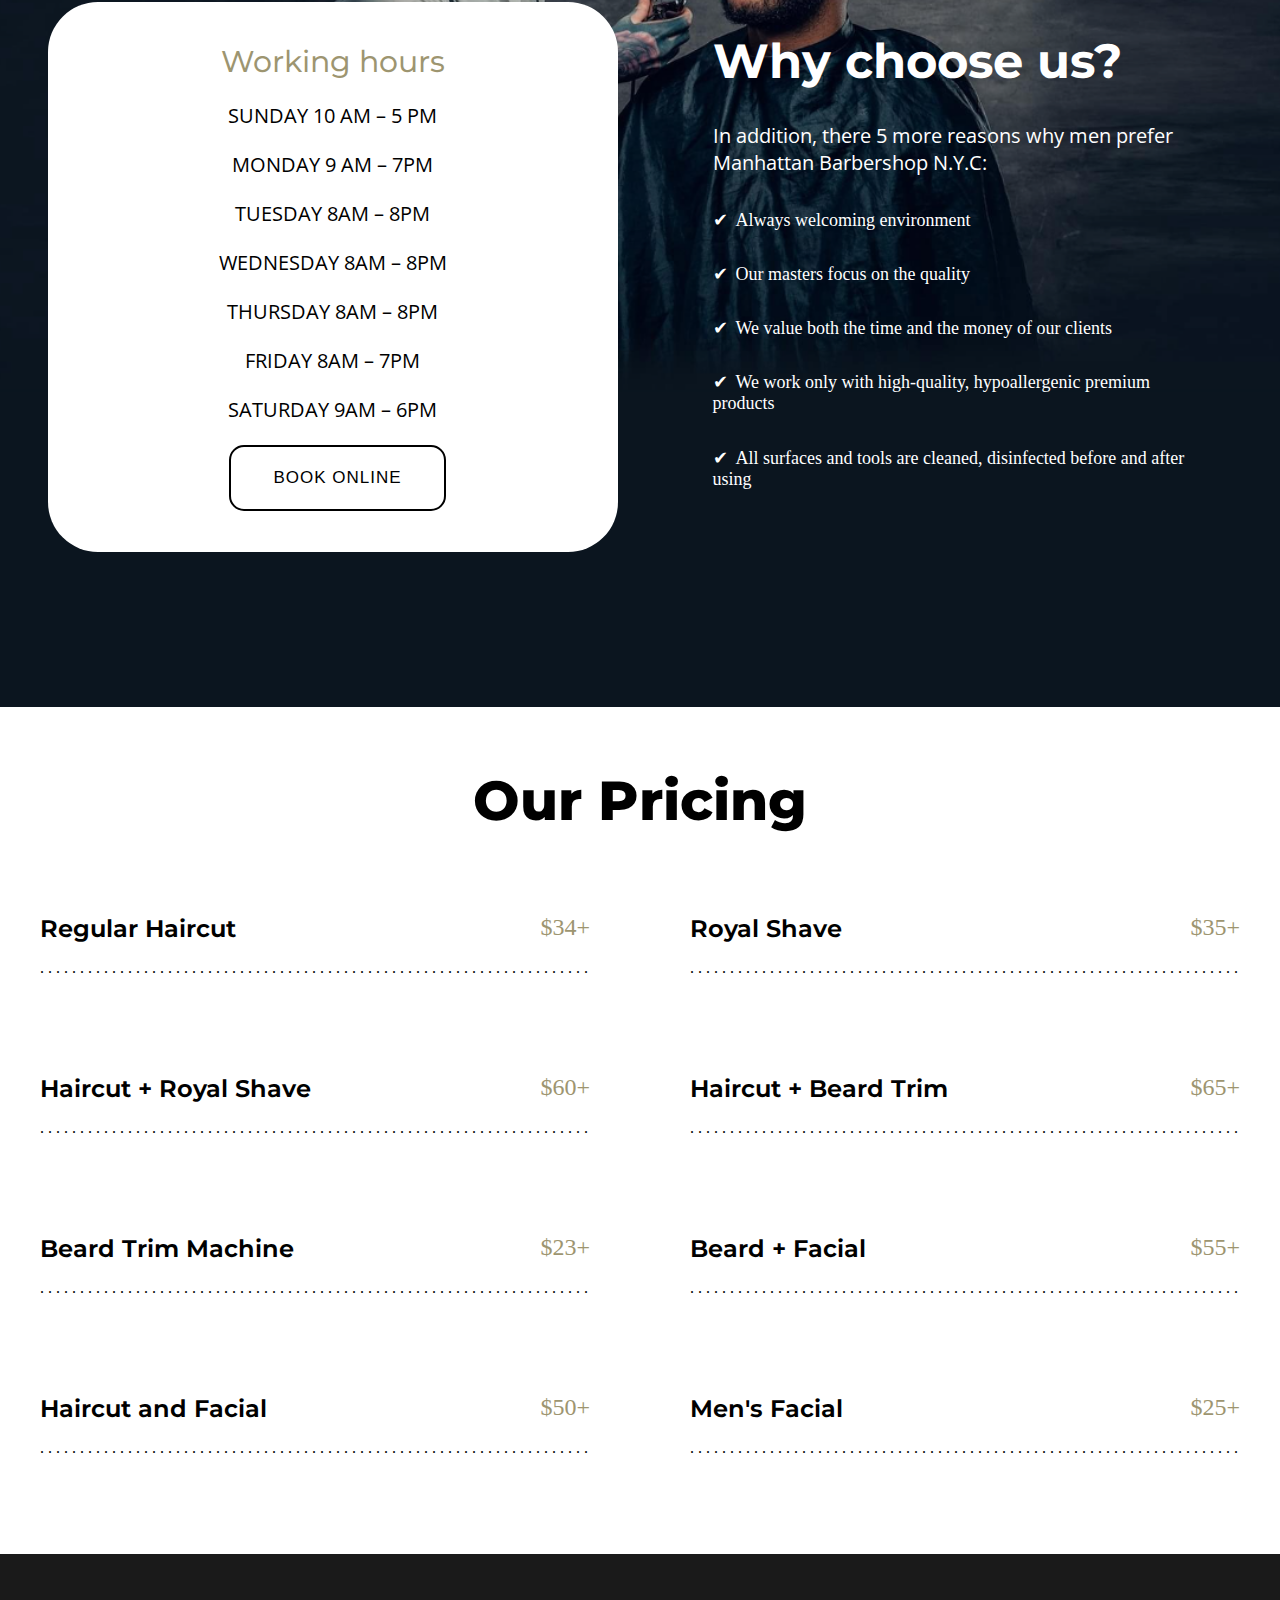
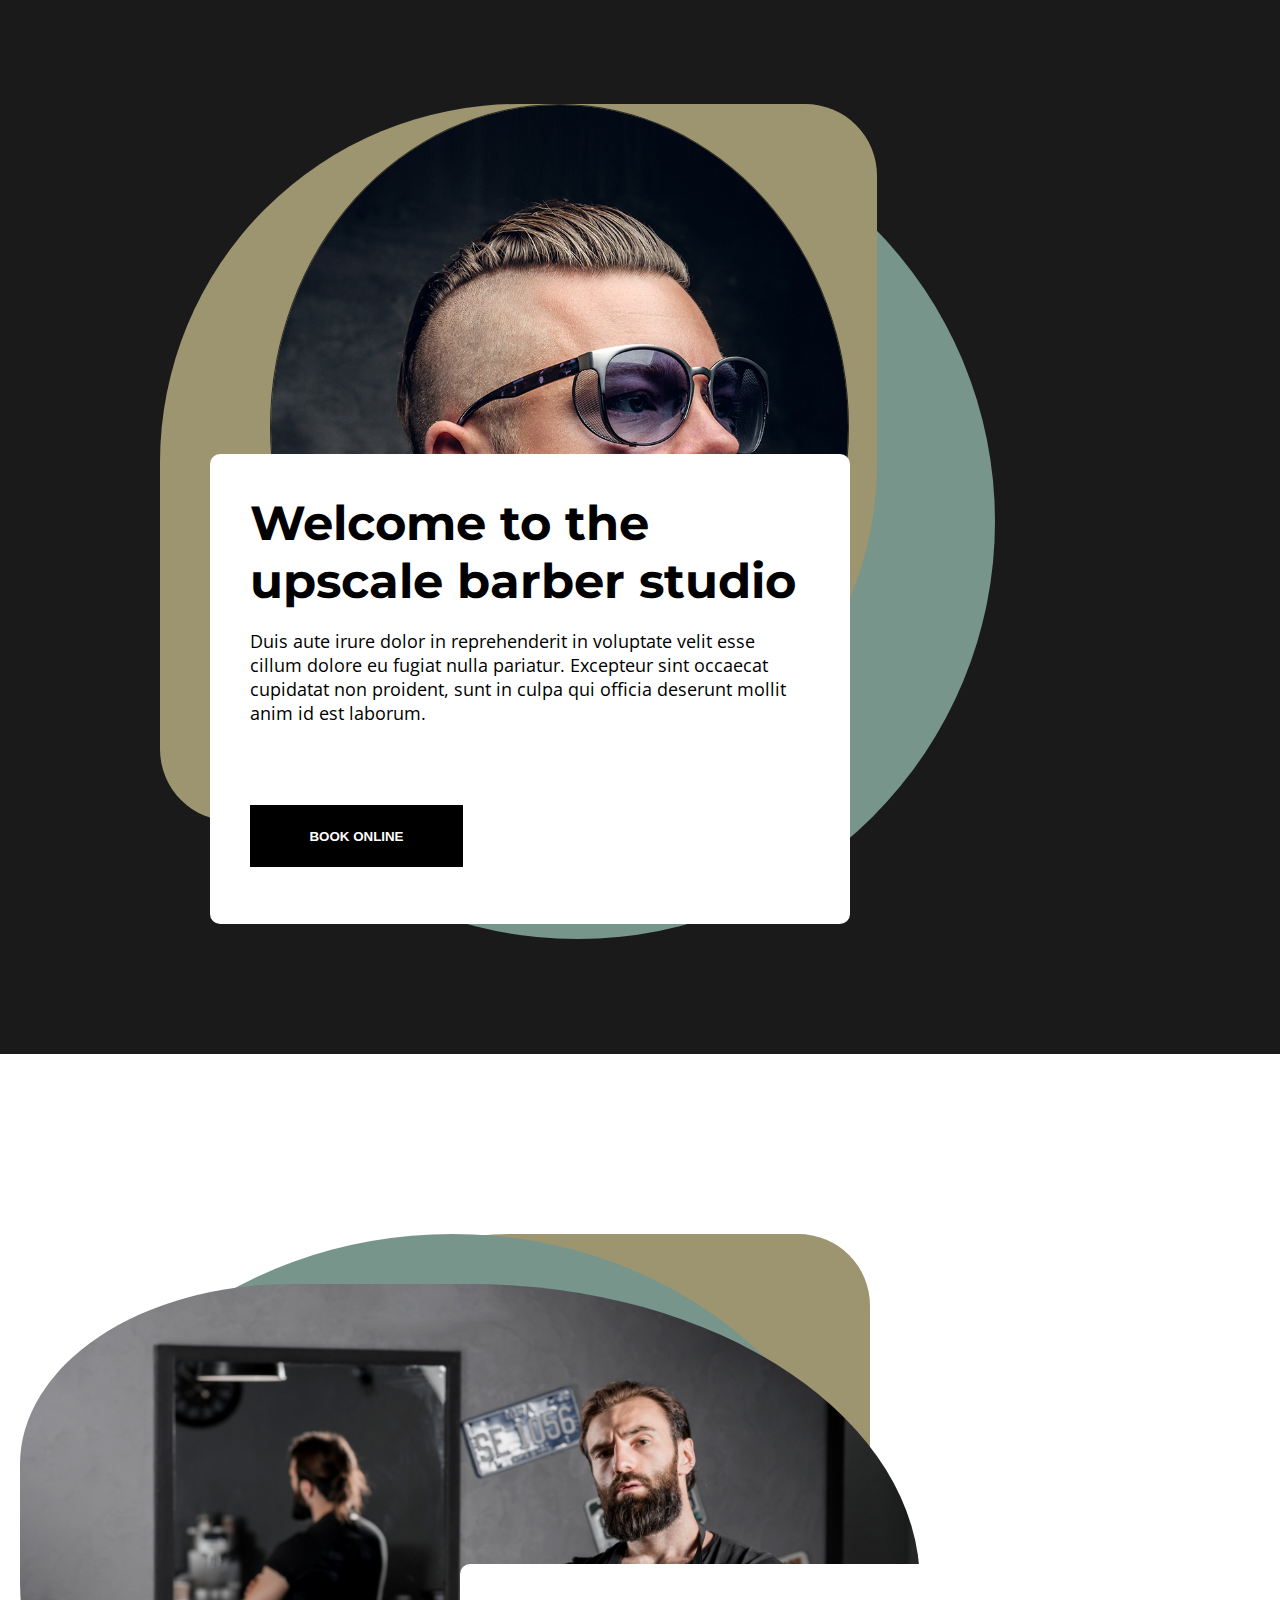
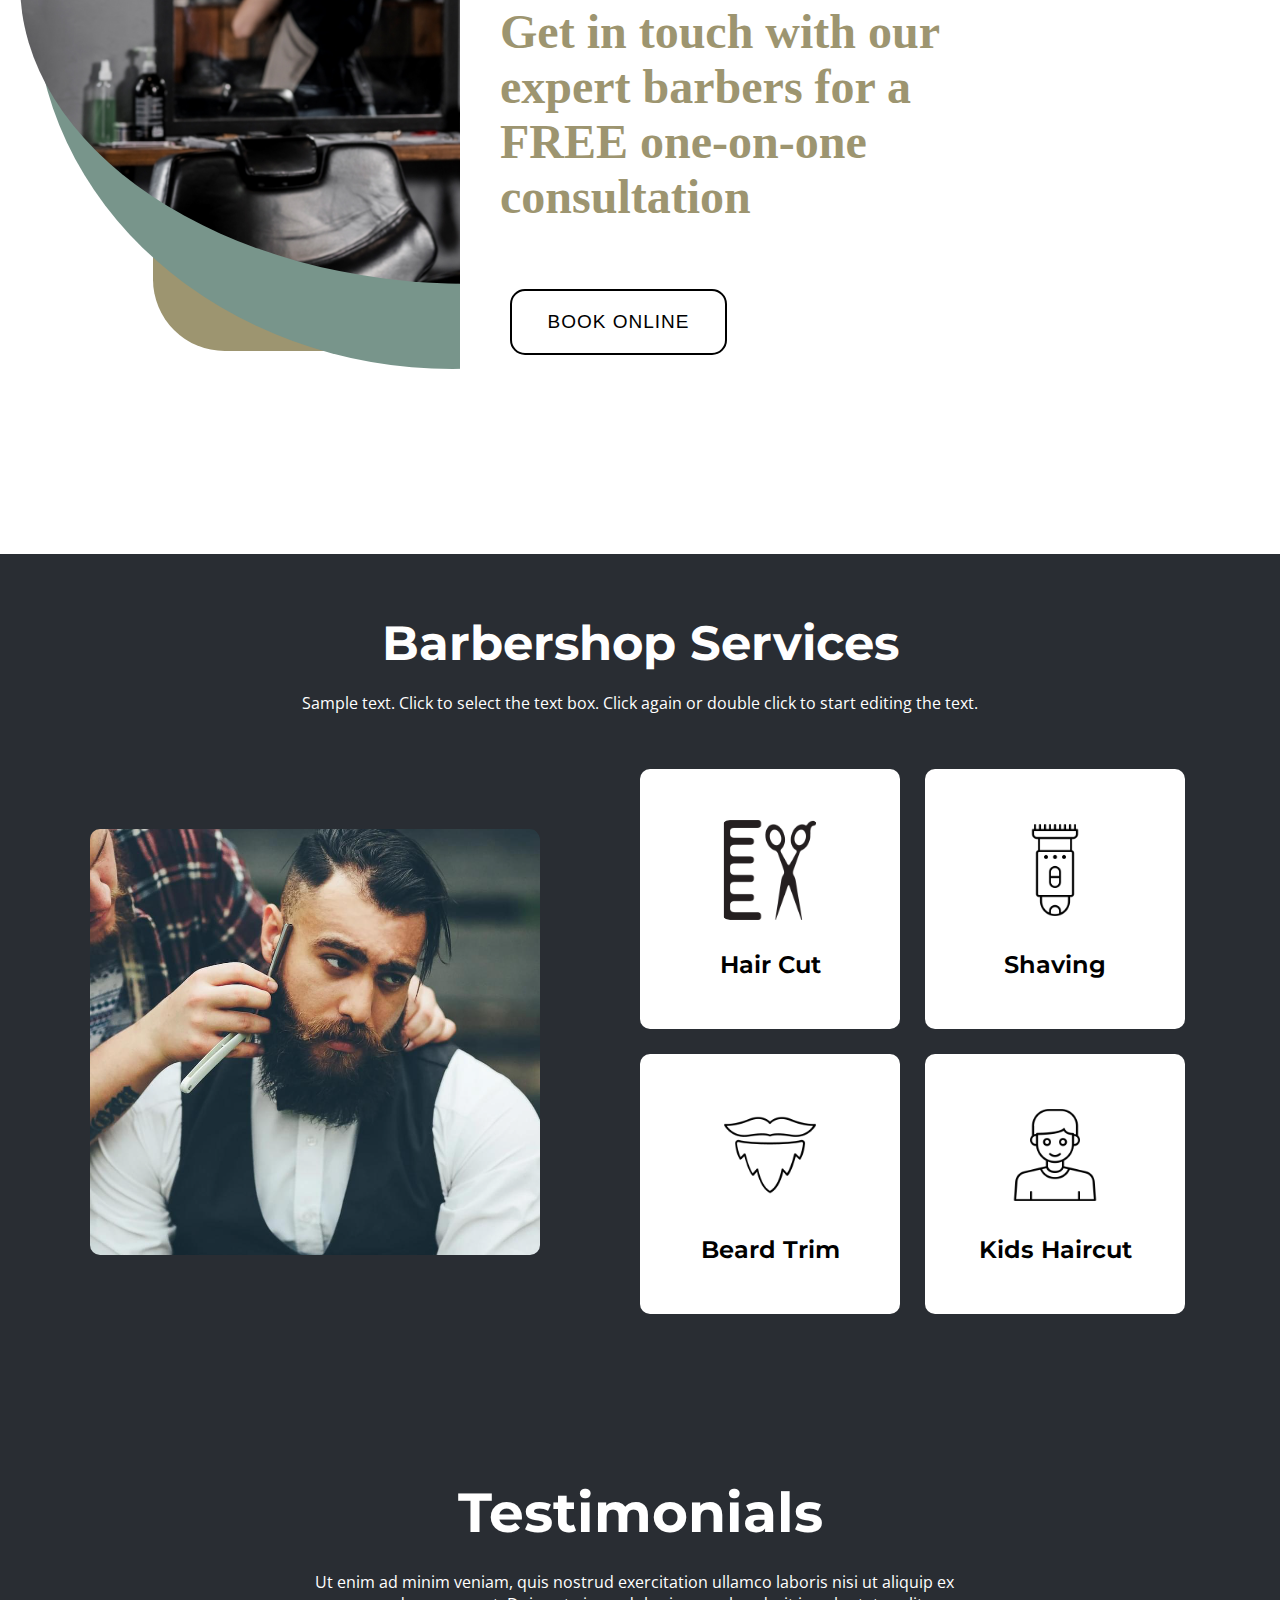
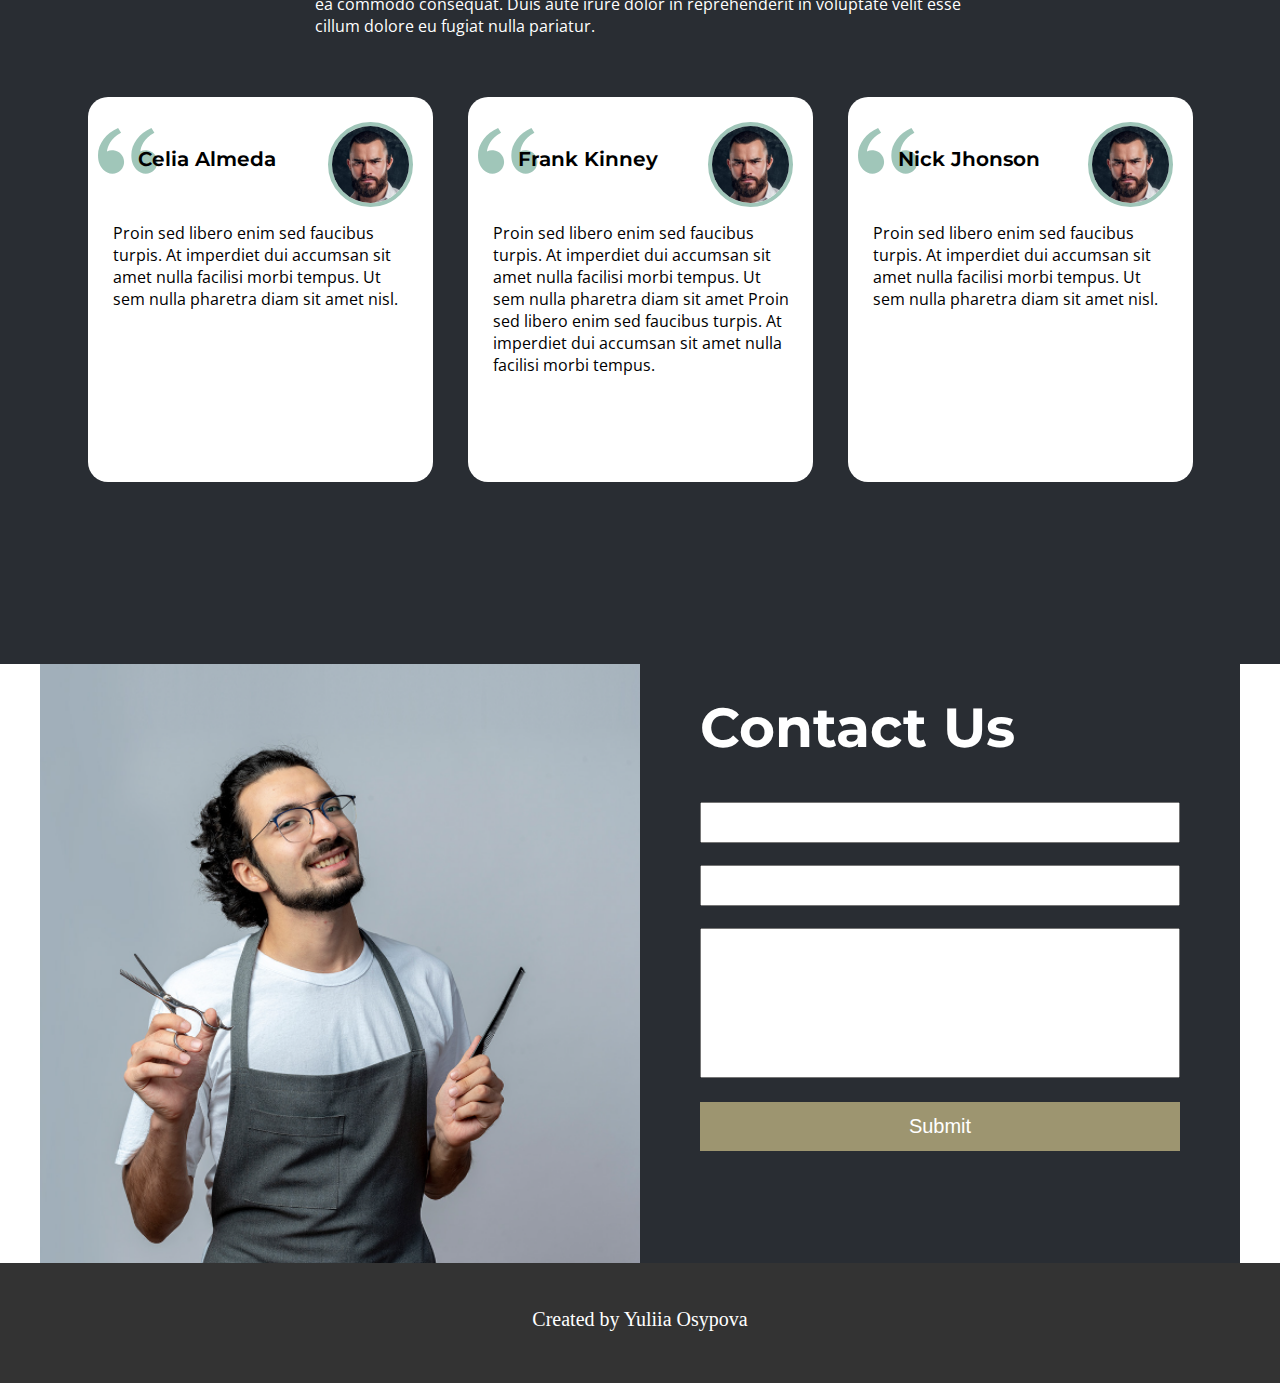
==== commit 63037f60: "4" ====
--- a/index.html
+++ b/index.html
@@ -26,10 +26,10 @@
         <div class="container">
                 <nav>
                     <a href="#contact" class="link">Contact</a>
-                    <a href="http://127.0.0.1:5500/index.html#" class="link">Home</a>
-                    <a href="http://127.0.0.1:5500/aboutus.html" class="link">About us</a>
-                    <a href="http://127.0.0.1:5500/gallery.html" class="link">Callery</a>
-                    <a href="http://127.0.0.1:5500/team.html" class="link">Team</a>
+                    <a href="index.html" class="link">Home</a>
+                    <a href="aboutus.html" class="link">About us</a>
+                    <a href="gallery.html" class="link">Callery</a>
+                    <a href="team.html" class="link">Team</a>
                 </nav>
         </div>
     </header>
@@ -245,24 +245,24 @@
             <div class="service_wrap_flex">
 
                 <div class="service_items">
-                        <img src="/icons/service/haircut.png" alt="haircut">
+                        <img src="icons/service/haircut.png" alt="haircut">
                         <div class="service_title_">Hair Cut</div>
                 </div>
 
                 <div class="service_items">
-                        <img src="/icons/service/shaving.png" alt="Shaving">
+                        <img src="icons/service/shaving.png" alt="Shaving">
                         <div class="service_title_">Shaving</div>
                 </div>
 
 
                 <div class="service_items">
-                        <img src="/icons/service/bread.png" alt="Beard Trim">
+                        <img src="icons/service/bread.png" alt="Beard Trim">
                         <div class="service_title_">Beard Trim</div>
                 </div>
 
 
                 <div class="service_items">
-                        <img src="/icons/service/kidshaircut .png" alt="Kids Haircut">
+                        <img src="icons/service/kidshaircut .png" alt="Kids Haircut">
                         <div class="service_title_">Kids Haircut</div>
                 </div>
             </div>
--- a/css/style.css
+++ b/css/style.css
@@ -696,24 +696,27 @@
     position: sticky;
   }
   header .container {
-    padding: 0 140px 0 140px;
+    padding: 0 100px 0 100px;
   }
   header .container nav {
     margin-left: 0;
   }
+  header .container nav a {
+    font-size: 23px;
+  }
   main {
     min-height: 1000px;
   }
   main .container {
-    padding: 0 80px 0 80px;
+    padding: 0 40px 0 40px;
   }
   main .container .main_wrapper {
     display: grid;
-    grid-template-columns: 400px 500px;
+    grid-template-columns: 300px 385px;
     margin-top: 60px;
   }
   main .container .main_wrapper .main_one h1 {
-    font-size: 47px;
+    font-size: 43px;
   }
   main .container .main_wrapper .main_one img {
     width: 100%;
@@ -740,21 +743,21 @@
     width: 100%;
   }
   .menu .container {
-    padding: 0 100px 0 100px;
+    padding: 0 40px 0 40px;
   }
   .menu .container .menu_wrapper {
-    grid-template-columns: repeat(4, minmax(210px, auto));
+    grid-template-columns: repeat(4, minmax(180px, auto));
     margin-top: 70px;
   }
   .info {
     min-height: 750px;
   }
   .info .container {
-    padding: 100px 100px 0 100px;
+    padding: 100px 40px 0 40px;
   }
   .info .container .info_wrapper {
-    grid-template-columns: 400px 320px;
-    gap: 40px;
+    grid-template-columns: 350px 300px;
+    gap: 25px;
   }
   .info .container .info_wrapper .info_one {
     padding: 20px;
@@ -781,13 +784,13 @@
     font-size: 20px;
   }
   .price .container {
-    padding: 60px 100px 0 100px;
+    padding: 60px 40px 0 40px;
   }
   .price .container .price_title_ {
     font-size: 45px;
   }
   .price .container .price_wrapper {
-    grid-template-columns: 330px 330px;
+    grid-template-columns: 300px 300px;
     gap: 85px;
   }
   .price .container .price_wrapper .price_one {
@@ -802,27 +805,32 @@
     gap: 70px;
   }
   .price .container .price_wrapper .price_wrap_item::before {
-    content: ". . . . . . . . . . . . . . . . . . . . . . . . . . . . . . . . . . . . . . . . .";
+    content: ". . . . . . . . . . . . . . . . . . . . . . . . . . . . . . . . . . . . . .";
     top: 60px;
   }
   .booking .container {
-    padding: 60px 100px 0 100px;
+    padding: 60px 40px 0 40px;
+  }
+  .booking .container img {
+    left: 50px;
   }
   .booking .container .bookin_items .booking_round {
     width: 635px;
-    height: 735px;
+    height: 635px;
+    left: 20px;
   }
   .booking .container .bookin_items .booking_round_2 {
     width: 517px;
     height: 517px;
+    left: 50px;
   }
   .booking .container .bookin_items .booking_pic {
     left: 0;
   }
   .booking .container .bookin_items .booking_wrap {
-    right: -30px;
-    top: 510px;
-    width: 540px;
+    right: 50px;
+    top: 530px;
+    width: 520px;
     min-height: 400px;
     padding: 30px;
   }
@@ -833,28 +841,29 @@
     margin-top: 60px;
   }
   .booking_two {
-    min-height: 970px;
+    min-height: 950px;
   }
   .booking_two .container {
-    padding: 60px 100px 0 100px;
+    padding: 60px 40px 0 40px;
   }
   .booking_two .container .booking_items .booking_round {
-    width: 635px;
-    height: 635px;
-    right: 180px;
+    width: 535px;
+    height: 535px;
+    right: 140px;
   }
   .booking_two .container .booking_items .booking_round_2 {
-    width: 517px;
-    height: 517px;
-    right: 250px;
+    width: 417px;
+    height: 417px;
+    right: 120px;
   }
   .booking_two .container .booking_items img {
-    width: 700px;
-    right: 120px;
+    width: 650px;
+    right: 0;
+    left: 4px;
   }
   .booking_two .container .booking_items .booking_wrap {
     top: 450px;
-    left: 250px;
+    left: 140px;
     min-height: 352px;
     padding: 30px;
   }
@@ -881,22 +890,23 @@
     background-color: black;
   }
   .service .container {
-    padding: 60px 100px 0 100px;
+    padding: 60px 40px 0 40px;
   }
   .service .container .service_title {
     font-size: 47px;
   }
   .service .container .service_wrapper {
-    grid-template-columns: 370px 450px;
-    -webkit-column-gap: 45px;
-       -moz-column-gap: 45px;
-            column-gap: 45px;
+    grid-template-columns: 287px 370px;
+    -webkit-column-gap: 35px;
+       -moz-column-gap: 35px;
+            column-gap: 35px;
   }
   .service .container .service_wrapper img {
     width: 100%;
   }
   .service .container .service_wrapper .service_wrap_flex .service_items {
-    width: 200px;
+    width: 170px;
+    min-height: 230px;
   }
   .service .container .service_wrapper .service_wrap_flex .service_items img {
     width: 90px;
@@ -909,7 +919,7 @@
     min-height: 820px;
   }
   .rewies .container {
-    padding: 60px 40px 0 40px;
+    padding: 60px 40px 80px 40px;
   }
   .rewies .container .rewies_title {
     font-size: 48px;
@@ -918,8 +928,8 @@
     font-size: 15px;
   }
   .rewies .container .rewies_wrapper {
-    grid-template-columns: 275px 275px 275px;
-    grid-template-rows: minmax(345px, auto);
+    grid-template-columns: 1fr 1fr 1fr;
+    grid-template-rows: minmax(335px, auto);
     grid-auto-rows: 335px auto;
     gap: 25px;
     margin-top: 50px;
@@ -929,17 +939,22 @@
   }
   .rewies .container .rewies_wrapper .rewies_box .rewies_subtitle_box {
     margin-top: 105px;
+    font-size: 17px;
   }
   .rewies .container .rewies_wrapper .rewies_box .rewies_title_box {
     top: 52px;
     left: 20px;
     font-size: 19px;
+    width: 85px;
   }
   .contact {
     min-height: 470px;
   }
+  .contact .container {
+    padding: 0;
+  }
   .contact .container .contact_wrapper {
-    grid-template-columns: 450px 540px;
+    grid-template-columns: 1fr 1fr;
     -webkit-box-align: stretch;
         -ms-flex-align: stretch;
             align-items: stretch;
@@ -949,14 +964,24 @@
     -o-object-fit: cover;
        object-fit: cover;
   }
-  .contact .container .contact_wrapper img .contact_box {
-    padding: 20px 50px;
-  }
-  .contact .container .contact_wrapper img .contact_box .contact_title {
+  .contact .container .contact_wrapper .contact_box {
+    padding: 30px;
+  }
+  .contact .container .contact_wrapper .contact_box .contact_title {
     font-size: 52px;
   }
-}
-@media screen and (max-width: 768px) {
+  footer {
+    height: 90px;
+  }
+  footer .container {
+    padding: 0 40px;
+  }
+  footer .container .footer_title {
+    padding: 30px 0;
+    font-size: 19px;
+  }
+}
+@media screen and (max-width: 767px) {
   header {
     height: 75px;
     position: sticky;
@@ -965,7 +990,7 @@
     padding: 0 40px 0 40px;
   }
   header .container nav {
-    margin-left: 150px;
+    margin-left: 0;
   }
   header .container nav a {
     font-size: 22px;
@@ -978,11 +1003,14 @@
   }
   main .container .main_wrapper {
     display: grid;
-    grid-template-columns: 300px 380px;
-    margin-top: 60px;
+    -webkit-box-align: center;
+        -ms-flex-align: center;
+            align-items: center;
+    grid-template-columns: 230px 270px;
+    margin-top: 50px;
   }
   main .container .main_wrapper .main_one h1 {
-    font-size: 30px;
+    font-size: 28px;
     margin-top: 10px;
   }
   main .container .main_wrapper .main_one img {
@@ -997,14 +1025,22 @@
             align-items: stretch;
     gap: 7px;
   }
+  main .container .main_wrapper .main_one .main_wrap_social .main_wrap_items {
+    gap: 7px;
+  }
   main .container .main_wrapper .main_one .main_wrap_social .main_wrap_items a {
     font-size: 17px;
   }
+  main .container .main_wrapper .main_one .main_wrap_social .main_wrap_items .call_us {
+    width: 28px;
+    height: 28px;
+    margin-left: 8px;
+  }
   main .container .main_wrapper .main_one .btn_title {
     margin-top: 18px;
   }
   main .container .main_wrapper .main_one .main_btn {
-    margin-top: 40px;
+    margin-top: 35px;
     height: 55px;
     width: 200px;
   }
@@ -1012,11 +1048,11 @@
     width: 100%;
   }
   .menu .container {
-    padding: 0 40px 0 40px;
+    padding: 0 20px 0 20px;
   }
   .menu .container .menu_wrapper {
-    grid-template-columns: repeat(4, minmax(180px, auto));
-    margin-top: 70px;
+    grid-template-columns: repeat(4, minmax(138px, auto));
+    margin-top: 50px;
   }
   .menu .container .menu_wrapper .menu_box {
     display: -webkit-box;
@@ -1029,10 +1065,14 @@
     -webkit-box-align: center;
         -ms-flex-align: center;
             align-items: center;
+    gap: 10px;
+  }
+  .menu .container .menu_wrapper .menu_box .menu_title {
+    font-size: 20px;
   }
   .menu .container .menu_wrapper .menu_box img {
-    width: 90px;
-    height: 90px;
+    width: 80px;
+    height: 80px;
   }
   .info {
     min-height: 750px;
@@ -1041,8 +1081,8 @@
     padding: 100px 40px 0 40px;
   }
   .info .container .info_wrapper {
-    grid-template-columns: 330px 320px;
-    gap: 40px;
+    grid-template-columns: 250px 240px;
+    gap: 10px;
   }
   .info .container .info_wrapper .info_one {
     padding: 20px;
@@ -1051,17 +1091,21 @@
     font-size: 28px;
   }
   .info .container .info_wrapper .info_one .info_sheudele {
-    font-size: 18px;
+    font-size: 17px;
+  }
+  .info .container .info_wrapper .info_one button {
+    width: 195px;
+    height: 57px;
   }
   .info .container .info_wrapper .info_two {
-    padding: 20px;
+    padding: 20px 0 0 20px;
   }
   .info .container .info_wrapper .info_two .info_title {
-    font-size: 33px;
+    font-size: 32px;
     text-align: center;
   }
   .info .container .info_wrapper .info_two .info_subtitle {
-    font-size: 20px;
+    font-size: 17px;
     line-height: 24px;
     font-weight: 600;
   }
@@ -1072,11 +1116,14 @@
     padding: 60px 40px 0 40px;
   }
   .price .container .price_title_ {
-    font-size: 40px;
+    font-size: 37px;
   }
   .price .container .price_wrapper {
-    grid-template-columns: 280px 280px;
-    gap: 85px;
+    grid-template-columns: 220px 220px;
+    gap: 60px;
+  }
+  .price .container .price_wrapper .price_title {
+    font-size: 19px;
   }
   .price .container .price_wrapper .price_one {
     grid-template-rows: repeat(4, 150px);
@@ -1090,72 +1137,79 @@
     gap: 70px;
   }
   .price .container .price_wrapper .price_wrap_item::before {
-    content: ". . . . . . . . . . . . . . . . . . . . . . . . . . . . . . . . . . .";
+    content: ". . . . . . . . . . . . . . . . . . . . . . . . . . . .";
     top: 60px;
+  }
+  .booking {
+    min-height: 1050px;
   }
   .booking .container {
     padding: 60px 40px 0 40px;
   }
   .booking .container .bookin_items img {
-    left: 80px;
+    left: 0;
+    width: 90%;
+    top: 30px;
   }
   .booking .container .bookin_items .booking_round {
-    width: 535px;
-    height: 635px;
-    left: 40px;
+    width: 435px;
+    height: 535px;
+    top: -15px;
+    left: 0;
   }
   .booking .container .bookin_items .booking_round_2 {
     width: 417px;
-    height: 417px;
+    height: 317px;
     left: 60px;
   }
   .booking .container .bookin_items .booking_pic {
     left: 0;
   }
   .booking .container .bookin_items .booking_wrap {
-    right: 30px;
-    top: 550px;
-    width: 540px;
-    min-height: 350px;
+    right: 0;
+    top: 470px;
+    width: 400px;
+    min-height: 320px;
     padding: 30px;
   }
   .booking .container .bookin_items .booking_wrap .booking_title {
-    font-size: 40px;
+    font-size: 38px;
   }
   .booking .container .bookin_items .booking_wrap .booking_btn {
-    margin-top: 50px;
+    margin-top: 40px;
   }
   .booking_two {
-    min-height: 840px;
+    min-height: 740px;
   }
   .booking_two .container {
     padding: 60px 40px 0 40px;
   }
   .booking_two .container .booking_items .booking_round {
-    width: 535px;
-    height: 535px;
+    width: 435px;
+    height: 435px;
     right: 0;
-    left: 120px;
+    left: 25px;
   }
   .booking_two .container .booking_items .booking_round_2 {
     width: 417px;
     height: 417px;
     right: 0;
-    left: 120px;
+    left: 0;
   }
   .booking_two .container .booking_items img {
-    width: 600px;
+    width: 490px;
     right: 0;
-    left: 80px;
+    left: 0;
   }
   .booking_two .container .booking_items .booking_wrap {
-    top: 380px;
-    left: 140px;
+    width: 400px;
+    top: 310px;
+    left: 90px;
     min-height: 352px;
     padding: 28px;
   }
   .booking_two .container .booking_items .booking_wrap .booking_title {
-    font-size: 38px;
+    font-size: 33px;
   }
   .booking_two .container .booking_items .booking_wrap .booking_btn {
     width: 207px;
@@ -1171,6 +1225,8 @@
     transition: all 0.2s;
     margin-left: 10px;
     margin-top: 35px;
+    width: 190px;
+    height: 60px;
   }
   .booking_two .container .booking_items .booking_wrap .booking_btn:hover {
     color: white;
@@ -1183,13 +1239,20 @@
     font-size: 47px;
   }
   .service .container .service_wrapper {
-    grid-template-columns: 270px 430px;
+    grid-template-columns: none;
     -webkit-column-gap: 25px;
        -moz-column-gap: 25px;
             column-gap: 25px;
   }
   .service .container .service_wrapper img {
-    width: 100%;
+    width: 80%;
+    margin: 0 auto;
+  }
+  .service .container .service_wrapper .service_wrap_flex {
+    -webkit-box-pack: center;
+        -ms-flex-pack: center;
+            justify-content: center;
+    margin-top: 35px;
   }
   .service .container .service_wrapper .service_wrap_flex .service_items {
     width: 200px;
@@ -1206,13 +1269,14 @@
     min-height: 820px;
   }
   .rewies .container {
-    padding: 60px 40px 70px 40px;
+    padding: 130px 40px 90px 40px;
   }
   .rewies .container .rewies_title {
     font-size: 51px;
   }
   .rewies .container .rewies_subtitle {
     font-size: 15px;
+    width: 510px;
   }
   .rewies .container .rewies_wrapper {
     display: -webkit-box;
@@ -1225,7 +1289,7 @@
   }
   .rewies .container .rewies_wrapper .rewies_box {
     padding: 25px 20px 55px 25px;
-    width: 300px;
+    width: 350px;
     min-height: 350px;
   }
   .rewies .container .rewies_wrapper .rewies_box .rewies_subtitle_box {
@@ -1235,6 +1299,7 @@
     top: 52px;
     left: 20px;
     font-size: 19px;
+    width: auto;
   }
   .contact {
     min-height: 470px;
@@ -1243,7 +1308,7 @@
     padding: 0;
   }
   .contact .container .contact_wrapper {
-    grid-template-columns: 370px 400px;
+    grid-template-columns: 1fr 1fr;
     -webkit-box-align: stretch;
         -ms-flex-align: stretch;
             align-items: stretch;
@@ -1256,56 +1321,65 @@
     -o-object-fit: cover;
        object-fit: cover;
   }
-  .contact .container .contact_wrapper img .contact_box {
-    padding: 20px 50px;
-  }
-  .contact .container .contact_wrapper img .contact_box .contact_title {
-    font-size: 52px;
+  .contact .container .contact_wrapper .contact_box {
+    padding: 20px;
+  }
+  .contact .container .contact_wrapper .contact_box .contact_title {
+    font-size: 40px;
+  }
+  .contact .container .contact_wrapper form {
+    margin-top: 35px;
   }
 }
 @media screen and (max-width: 575px) {
   header {
-    height: 75px;
-    position: sticky;
+    height: 50px;
   }
   header .container {
     padding: 0 18px 0 18px;
   }
   header .container nav {
-    margin-left: 70px;
+    margin-left: 0;
+    padding: 15px 0 15px 0;
   }
   header .container nav a {
-    font-size: 22px;
+    font-size: 14px;
   }
   main {
     min-height: 900px;
+    position: relative;
+    z-index: 1;
   }
   main .container {
-    padding: 0 18px 0 18px;
+    padding: 0 20px 0 20px;
   }
   main .container .main_wrapper {
     display: grid;
-    grid-template-columns: 260px 280px;
-    margin-top: 45px;
+    grid-template-columns: none;
+    margin-top: 0;
     -webkit-box-align: center;
         -ms-flex-align: center;
             align-items: center;
+    min-height: 700px;
   }
   main .container .main_wrapper .main_one {
-    padding: 0 18px 0 18px;
+    padding: 40px 18px 50px 18px;
   }
   main .container .main_wrapper .main_one h1 {
     font-size: 22px;
     margin-top: 5px;
+    color: white;
   }
   main .container .main_wrapper .main_one h2 {
     font-size: 18px;
+    color: white;
   }
   main .container .main_wrapper .main_one img {
     width: 100%;
   }
   main .container .main_wrapper .main_one a {
     font-size: 15px;
+    color: white;
   }
   main .container .main_wrapper .main_one .main_wrap_social {
     display: -webkit-box;
@@ -1326,25 +1400,37 @@
   main .container .main_wrapper .main_one .main_wrap_social .main_wrap_items .call_us {
     width: 30px;
     height: 30px;
-    margin-left: 9px;
+    margin-left: 5px;
   }
   main .container .main_wrapper .main_one .btn_title {
     margin-top: 18px;
+    color: white;
   }
   main .container .main_wrapper .main_one .main_btn {
     margin-top: 35px;
+    margin-left: 15px;
     height: 51px;
     width: 180px;
+    background-color: inherit;
+    color: black;
   }
   main .container .main_wrapper .main_two img {
     width: 100%;
+    height: 50%;
+    position: absolute;
+    -o-object-fit: cover;
+       object-fit: cover;
+    top: 0;
+    left: 0;
+    z-index: -1;
   }
   .menu .container {
-    padding: 0 18px 0 18px;
+    padding: 0 30px 0 30px;
   }
   .menu .container .menu_wrapper {
-    grid-template-columns: repeat(4, minmax(140px, auto));
-    margin-top: 50px;
+    grid-template-columns: repeat(2, 1fr);
+    grid-template-rows: auto;
+    margin-top: 40px;
   }
   .menu .container .menu_wrapper .menu_box {
     display: -webkit-box;
@@ -1357,22 +1443,26 @@
     -webkit-box-align: center;
         -ms-flex-align: center;
             align-items: center;
+    gap: 0;
+  }
+  .menu .container .menu_wrapper .menu_box button {
+    height: 40px;
   }
   .menu .container .menu_wrapper .menu_box .menu_title {
     font-size: 20px;
   }
   .menu .container .menu_wrapper .menu_box img {
-    width: 80px;
-    height: 80px;
+    width: 60px;
+    height: 60px;
   }
   .info {
     min-height: 750px;
   }
   .info .container {
-    padding: 100px 15px 0 15px;
+    padding: 80px 20px 100px 20px;
   }
   .info .container .info_wrapper {
-    grid-template-columns: 270px 250px;
+    grid-template-columns: none;
     gap: 10px;
   }
   .info .container .info_wrapper .info_one {
@@ -1386,10 +1476,10 @@
   }
   .info .container .info_wrapper .info_one button {
     width: 200px;
-    height: 60px;
+    height: 50px;
   }
   .info .container .info_wrapper .info_two {
-    padding: 0 0 0 15px;
+    padding: 35px 0 0 15px;
   }
   .info .container .info_wrapper .info_two .info_title {
     font-size: 30px;
@@ -1399,6 +1489,7 @@
     font-size: 20px;
     line-height: 24px;
     font-weight: 600;
+    margin-top: 20px;
   }
   .info .container .info_wrapper .info_two li {
     font-size: 20px;
@@ -1407,100 +1498,103 @@
     min-height: 780px;
   }
   .price .container {
-    padding: 60px 15px 0 15px;
+    padding: 60px 25px 0 25px;
   }
   .price .container .price_title_ {
-    font-size: 37px;
+    font-size: 35px;
   }
   .price .container .price_wrapper {
-    grid-template-columns: 230px 230px;
-    gap: 75px;
+    grid-template-columns: 1fr;
+    gap: 0;
+    margin-top: 50px;
   }
   .price .container .price_wrapper .price_title {
-    font-size: 20px;
+    font-size: 17px;
   }
   .price .container .price_wrapper .price_one {
-    grid-template-rows: repeat(4, 150px);
+    grid-template-rows: repeat(4, 70px);
     grid-auto-rows: 150px;
   }
   .price .container .price_wrapper .price_two {
-    grid-template-rows: repeat(4, 150px);
+    grid-template-rows: repeat(4, 70px);
     grid-auto-rows: 150px;
   }
   .price .container .price_wrapper .price_wrap_item {
     gap: 70px;
   }
   .price .container .price_wrapper .price_wrap_item::before {
-    content: ". . . . . . . . . . . . . . . . . . . . . . . . . . . . .";
-    top: 60px;
+    content: ". . . . . . . . . . . . . . . . . . . . . . . . . . . . . . . . . . . . . . . . . . . . . . .";
+    top: 20px;
   }
   .booking {
-    min-height: 1050px;
+    min-height: 1000px;
   }
   .booking .container {
-    padding: 60px 15px 0 15px;
+    padding: 80px 20px 80px 20px;
   }
   .booking .container .bookin_items img {
-    width: 85%;
-    left: 53px;
+    width: 100%;
+    left: 0;
   }
   .booking .container .bookin_items .booking_round {
-    width: 435px;
+    width: 100%;
     height: 535px;
-    left: 40px;
+    left: 0;
   }
   .booking .container .bookin_items .booking_round_2 {
-    width: 417px;
+    width: 100%;
     height: 390px;
-    left: 60px;
+    left: 0;
   }
   .booking .container .bookin_items .booking_pic {
     left: 0;
   }
   .booking .container .bookin_items .booking_wrap {
-    right: 30px;
+    right: 0;
     top: 450px;
-    width: 400px;
+    width: 100%;
     min-height: 300px;
     padding: 30px;
   }
   .booking .container .bookin_items .booking_wrap .booking_title {
-    font-size: 37px;
+    font-size: 27px;
   }
   .booking .container .bookin_items .booking_wrap .booking_btn {
-    margin-top: 40px;
+    margin-top: 30px;
+    height: 52px;
   }
   .booking_two {
-    min-height: 800px;
+    min-height: 700px;
   }
   .booking_two .container {
-    padding: 60px 15px 0 15px;
+    padding: 80px 20px 50px 20px;
   }
   .booking_two .container .booking_items .booking_round {
-    width: 435px;
+    width: 100%;
     height: 335px;
     right: 0;
-    left: 70px;
+    left: 0;
   }
   .booking_two .container .booking_items .booking_round_2 {
-    width: 317px;
+    width: 100%;
     height: 317px;
     right: 0;
-    left: 70px;
+    left: 0;
   }
   .booking_two .container .booking_items img {
-    width: 500px;
+    width: 100%;
     right: 0;
-    left: 30px;
+    left: 0;
   }
   .booking_two .container .booking_items .booking_wrap {
-    top: 380px;
-    left: 20px;
-    min-height: 342px;
+    width: 100%;
+    top: 340px;
+    left: 0;
+    min-height: 280px;
     padding: 25px;
   }
   .booking_two .container .booking_items .booking_wrap .booking_title {
-    font-size: 35px;
+    font-size: 30px;
   }
   .booking_two .container .booking_items .booking_wrap .booking_btn {
     width: 207px;
@@ -1517,33 +1611,39 @@
     margin-left: 10px;
     margin-top: 35px;
     width: 200px;
-    height: 62px;
+    height: 52px;
   }
   .booking_two .container .booking_items .booking_wrap .booking_btn:hover {
     color: white;
     background-color: black;
   }
   .service .container {
-    padding: 60px 18px 55px 18px;
+    padding: 60px 20px 55px 20px;
+  }
+  .service .container .service_subtitle {
+    padding: 0 25px;
   }
   .service .container .service_title {
-    font-size: 47px;
+    font-size: 35px;
+    padding: 0;
   }
   .service .container .service_wrapper {
     grid-template-columns: none;
   }
   .service .container .service_wrapper img {
-    width: 80%;
+    width: 100%;
     margin: 0 auto;
   }
   .service .container .service_wrapper .service_wrap_flex {
+    display: grid;
+    grid-template-columns: repeat(2, 1fr);
     -webkit-box-pack: center;
         -ms-flex-pack: center;
             justify-content: center;
     margin-top: 35px;
   }
   .service .container .service_wrapper .service_wrap_flex .service_items {
-    width: 200px;
+    width: 100%;
     min-height: 230px;
   }
   .service .container .service_wrapper .service_wrap_flex .service_items img {
@@ -1557,7 +1657,7 @@
     min-height: 820px;
   }
   .rewies .container {
-    padding: 60px 18px 70px 18px;
+    padding: 60px 20px 70px 20px;
   }
   .rewies .container .rewies_title {
     font-size: 51px;
@@ -1565,7 +1665,7 @@
   .rewies .container .rewies_subtitle {
     font-size: 15px;
     text-align: center;
-    width: 500px;
+    width: 100%;
   }
   .rewies .container .rewies_wrapper {
     display: -webkit-box;
@@ -1590,13 +1690,13 @@
     font-size: 19px;
   }
   .contact {
-    min-height: 470px;
+    min-height: 370px;
   }
   .contact .container {
     padding: 0;
   }
   .contact .container .contact_wrapper {
-    grid-template-columns: 255px 320px;
+    grid-template-columns: 1fr 1fr;
     -webkit-box-align: stretch;
         -ms-flex-align: stretch;
             align-items: stretch;
@@ -1613,359 +1713,13 @@
     padding: 20px 20px;
   }
   .contact .container .contact_wrapper .contact_box .contact_title {
-    font-size: 47px;
-  }
-}
-@media screen and (max-width: 350px) {
-  header {
-    height: 70px;
-    position: sticky;
-  }
-  header .container {
-    padding: 0 10px 0 10px;
-  }
-  header .container nav {
-    margin-left: 0;
-  }
-  header .container nav a {
-    font-size: 13px;
-  }
-  main {
-    min-height: 900px;
-  }
-  main .container {
-    padding: 0 18px 0 18px;
-  }
-  main .container .main_wrapper {
-    display: grid;
-    grid-template-columns: 260px 280px;
-    margin-top: 45px;
-    -webkit-box-align: center;
-        -ms-flex-align: center;
-            align-items: center;
-  }
-  main .container .main_wrapper .main_one {
-    padding: 0 18px 0 18px;
-  }
-  main .container .main_wrapper .main_one h1 {
-    font-size: 22px;
-    margin-top: 5px;
-  }
-  main .container .main_wrapper .main_one h2 {
-    font-size: 18px;
-  }
-  main .container .main_wrapper .main_one img {
-    width: 100%;
-  }
-  main .container .main_wrapper .main_one a {
-    font-size: 15px;
-  }
-  main .container .main_wrapper .main_one .main_wrap_social {
-    display: -webkit-box;
-    display: -ms-flexbox;
-    display: flex;
-    -webkit-box-orient: vertical;
-    -webkit-box-direction: normal;
-        -ms-flex-direction: column;
-            flex-direction: column;
-    gap: 10px;
-    -webkit-box-align: stretch;
-        -ms-flex-align: stretch;
-            align-items: stretch;
-  }
-  main .container .main_wrapper .main_one .main_wrap_social .main_wrap_items a {
-    font-size: 17px;
-  }
-  main .container .main_wrapper .main_one .main_wrap_social .main_wrap_items .call_us {
-    width: 30px;
+    font-size: 30px;
+  }
+  footer {
     height: 30px;
-    margin-left: 9px;
-  }
-  main .container .main_wrapper .main_one .btn_title {
-    margin-top: 18px;
-  }
-  main .container .main_wrapper .main_one .main_btn {
-    margin-top: 35px;
-    height: 51px;
-    width: 180px;
-  }
-  main .container .main_wrapper .main_two img {
-    width: 100%;
-  }
-  .menu .container {
-    padding: 0 18px 0 18px;
-  }
-  .menu .container .menu_wrapper {
-    grid-template-columns: repeat(4, minmax(140px, auto));
-    margin-top: 50px;
-  }
-  .menu .container .menu_wrapper .menu_box {
-    display: -webkit-box;
-    display: -ms-flexbox;
-    display: flex;
-    -webkit-box-orient: vertical;
-    -webkit-box-direction: normal;
-        -ms-flex-direction: column;
-            flex-direction: column;
-    -webkit-box-align: center;
-        -ms-flex-align: center;
-            align-items: center;
-  }
-  .menu .container .menu_wrapper .menu_box .menu_title {
-    font-size: 20px;
-  }
-  .menu .container .menu_wrapper .menu_box img {
-    width: 80px;
-    height: 80px;
-  }
-  .info {
-    min-height: 750px;
-  }
-  .info .container {
-    padding: 100px 15px 0 15px;
-  }
-  .info .container .info_wrapper {
-    grid-template-columns: 270px 250px;
-    gap: 10px;
-  }
-  .info .container .info_wrapper .info_one {
-    padding: 20px;
-  }
-  .info .container .info_wrapper .info_one .info_title {
-    font-size: 28px;
-  }
-  .info .container .info_wrapper .info_one .info_sheudele {
-    font-size: 18px;
-  }
-  .info .container .info_wrapper .info_one button {
-    width: 200px;
-    height: 60px;
-  }
-  .info .container .info_wrapper .info_two {
-    padding: 0 0 0 15px;
-  }
-  .info .container .info_wrapper .info_two .info_title {
-    font-size: 30px;
-    text-align: center;
-  }
-  .info .container .info_wrapper .info_two .info_subtitle {
-    font-size: 20px;
-    line-height: 24px;
-    font-weight: 600;
-  }
-  .info .container .info_wrapper .info_two li {
-    font-size: 20px;
-  }
-  .price {
-    min-height: 780px;
-  }
-  .price .container {
-    padding: 60px 15px 0 15px;
-  }
-  .price .container .price_title_ {
-    font-size: 37px;
-  }
-  .price .container .price_wrapper {
-    grid-template-columns: 230px 230px;
-    gap: 75px;
-  }
-  .price .container .price_wrapper .price_title {
-    font-size: 20px;
-  }
-  .price .container .price_wrapper .price_one {
-    grid-template-rows: repeat(4, 150px);
-    grid-auto-rows: 150px;
-  }
-  .price .container .price_wrapper .price_two {
-    grid-template-rows: repeat(4, 150px);
-    grid-auto-rows: 150px;
-  }
-  .price .container .price_wrapper .price_wrap_item {
-    gap: 70px;
-  }
-  .price .container .price_wrapper .price_wrap_item::before {
-    content: ". . . . . . . . . . . . . . . . . . . . . . . . . . . . .";
-    top: 60px;
-  }
-  .booking {
-    min-height: 1050px;
-  }
-  .booking .container {
-    padding: 60px 15px 0 15px;
-  }
-  .booking .container .bookin_items img {
-    width: 85%;
-    left: 53px;
-  }
-  .booking .container .bookin_items .booking_round {
-    width: 435px;
-    height: 535px;
-    left: 40px;
-  }
-  .booking .container .bookin_items .booking_round_2 {
-    width: 417px;
-    height: 390px;
-    left: 60px;
-  }
-  .booking .container .bookin_items .booking_pic {
-    left: 0;
-  }
-  .booking .container .bookin_items .booking_wrap {
-    right: 30px;
-    top: 450px;
-    width: 400px;
-    min-height: 300px;
-    padding: 30px;
-  }
-  .booking .container .bookin_items .booking_wrap .booking_title {
-    font-size: 37px;
-  }
-  .booking .container .bookin_items .booking_wrap .booking_btn {
-    margin-top: 40px;
-  }
-  .booking_two {
-    min-height: 800px;
-  }
-  .booking_two .container {
-    padding: 60px 15px 0 15px;
-  }
-  .booking_two .container .booking_items .booking_round {
-    width: 435px;
-    height: 335px;
-    right: 0;
-    left: 70px;
-  }
-  .booking_two .container .booking_items .booking_round_2 {
-    width: 317px;
-    height: 317px;
-    right: 0;
-    left: 70px;
-  }
-  .booking_two .container .booking_items img {
-    width: 500px;
-    right: 0;
-    left: 30px;
-  }
-  .booking_two .container .booking_items .booking_wrap {
-    top: 380px;
-    left: 20px;
-    min-height: 342px;
-    padding: 25px;
-  }
-  .booking_two .container .booking_items .booking_wrap .booking_title {
-    font-size: 35px;
-  }
-  .booking_two .container .booking_items .booking_wrap .booking_btn {
-    width: 207px;
-    height: 66px;
-    color: black;
-    background-color: white;
-    border: 2px solid black;
-    border-radius: 15px;
-    font-size: 19px;
-    letter-spacing: 1px;
-    cursor: pointer;
-    -webkit-transition: all 0.2s;
-    transition: all 0.2s;
-    margin-left: 10px;
-    margin-top: 35px;
-    width: 200px;
-    height: 62px;
-  }
-  .booking_two .container .booking_items .booking_wrap .booking_btn:hover {
-    color: white;
-    background-color: black;
-  }
-  .service .container {
-    padding: 60px 18px 55px 18px;
-  }
-  .service .container .service_title {
-    font-size: 47px;
-  }
-  .service .container .service_wrapper {
-    grid-template-columns: none;
-  }
-  .service .container .service_wrapper img {
-    width: 80%;
-    margin: 0 auto;
-  }
-  .service .container .service_wrapper .service_wrap_flex {
-    -webkit-box-pack: center;
-        -ms-flex-pack: center;
-            justify-content: center;
-    margin-top: 35px;
-  }
-  .service .container .service_wrapper .service_wrap_flex .service_items {
-    width: 200px;
-    min-height: 230px;
-  }
-  .service .container .service_wrapper .service_wrap_flex .service_items img {
-    width: 85px;
-    height: 85px;
-  }
-  .service .container .service_wrapper .service_wrap_flex .service_items .service_title_ {
-    font-size: 23px;
-  }
-  .rewies {
-    min-height: 820px;
-  }
-  .rewies .container {
-    padding: 60px 18px 70px 18px;
-  }
-  .rewies .container .rewies_title {
-    font-size: 51px;
-  }
-  .rewies .container .rewies_subtitle {
-    font-size: 15px;
-    text-align: center;
-    width: 500px;
-  }
-  .rewies .container .rewies_wrapper {
-    display: -webkit-box;
-    display: -ms-flexbox;
-    display: flex;
-    -ms-flex-wrap: wrap;
-        flex-wrap: wrap;
-    gap: 25px;
-    margin-top: 50px;
-  }
-  .rewies .container .rewies_wrapper .rewies_box {
-    padding: 25px 20px 55px 25px;
-    width: 380px;
-    min-height: 350px;
-  }
-  .rewies .container .rewies_wrapper .rewies_box .rewies_subtitle_box {
-    margin-top: 105px;
-  }
-  .rewies .container .rewies_wrapper .rewies_box .rewies_title_box {
-    top: 52px;
-    left: 20px;
-    font-size: 19px;
-  }
-  .contact {
-    min-height: 470px;
-  }
-  .contact .container {
-    padding: 0;
-  }
-  .contact .container .contact_wrapper {
-    grid-template-columns: 255px 320px;
-    -webkit-box-align: stretch;
-        -ms-flex-align: stretch;
-            align-items: stretch;
-  }
-  .contact .container .contact_wrapper .contact_title {
-    font-size: 51px;
-  }
-  .contact .container .contact_wrapper img {
-    width: 100%;
-    -o-object-fit: cover;
-       object-fit: cover;
-  }
-  .contact .container .contact_wrapper .contact_box {
-    padding: 20px 20px;
-  }
-  .contact .container .contact_wrapper .contact_box .contact_title {
-    font-size: 47px;
+  }
+  footer .container .footer_title {
+    font-size: 11px;
+    padding: 7px 0;
   }
 }/*# sourceMappingURL=style.css.map */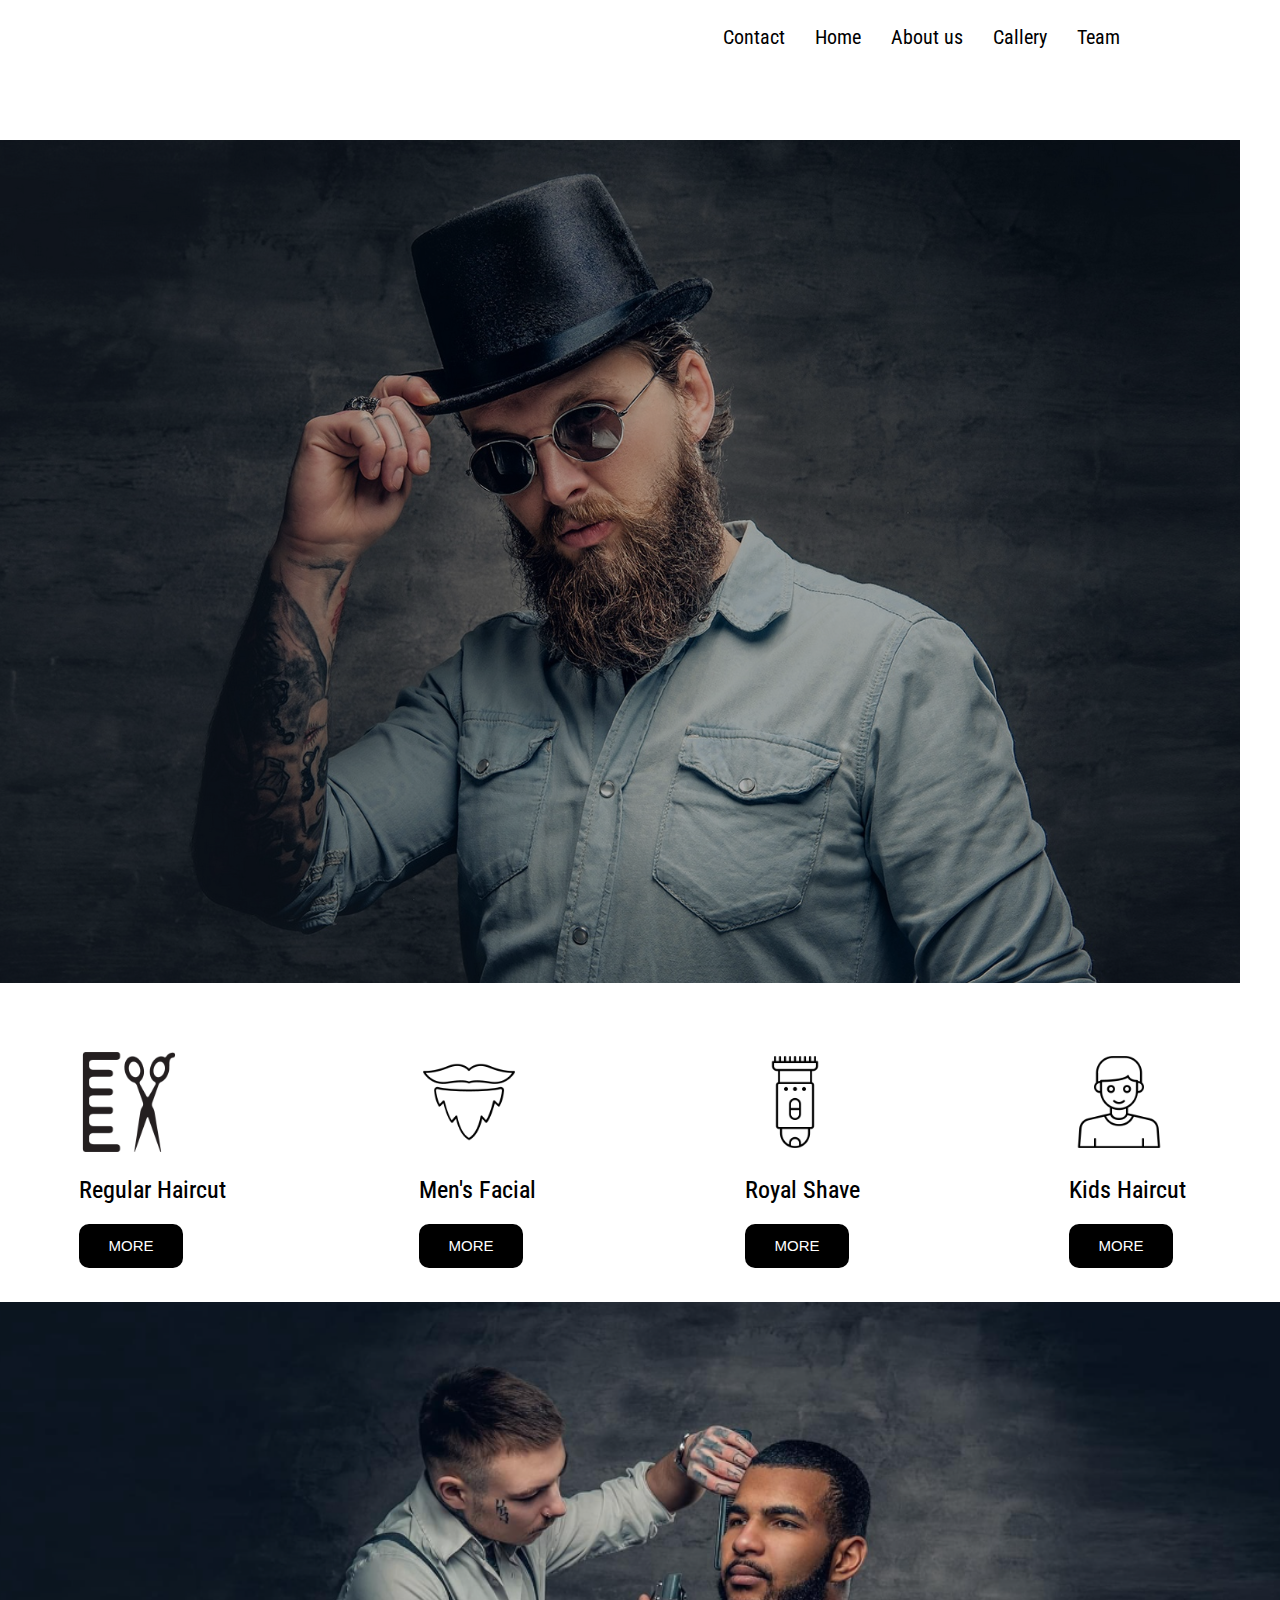
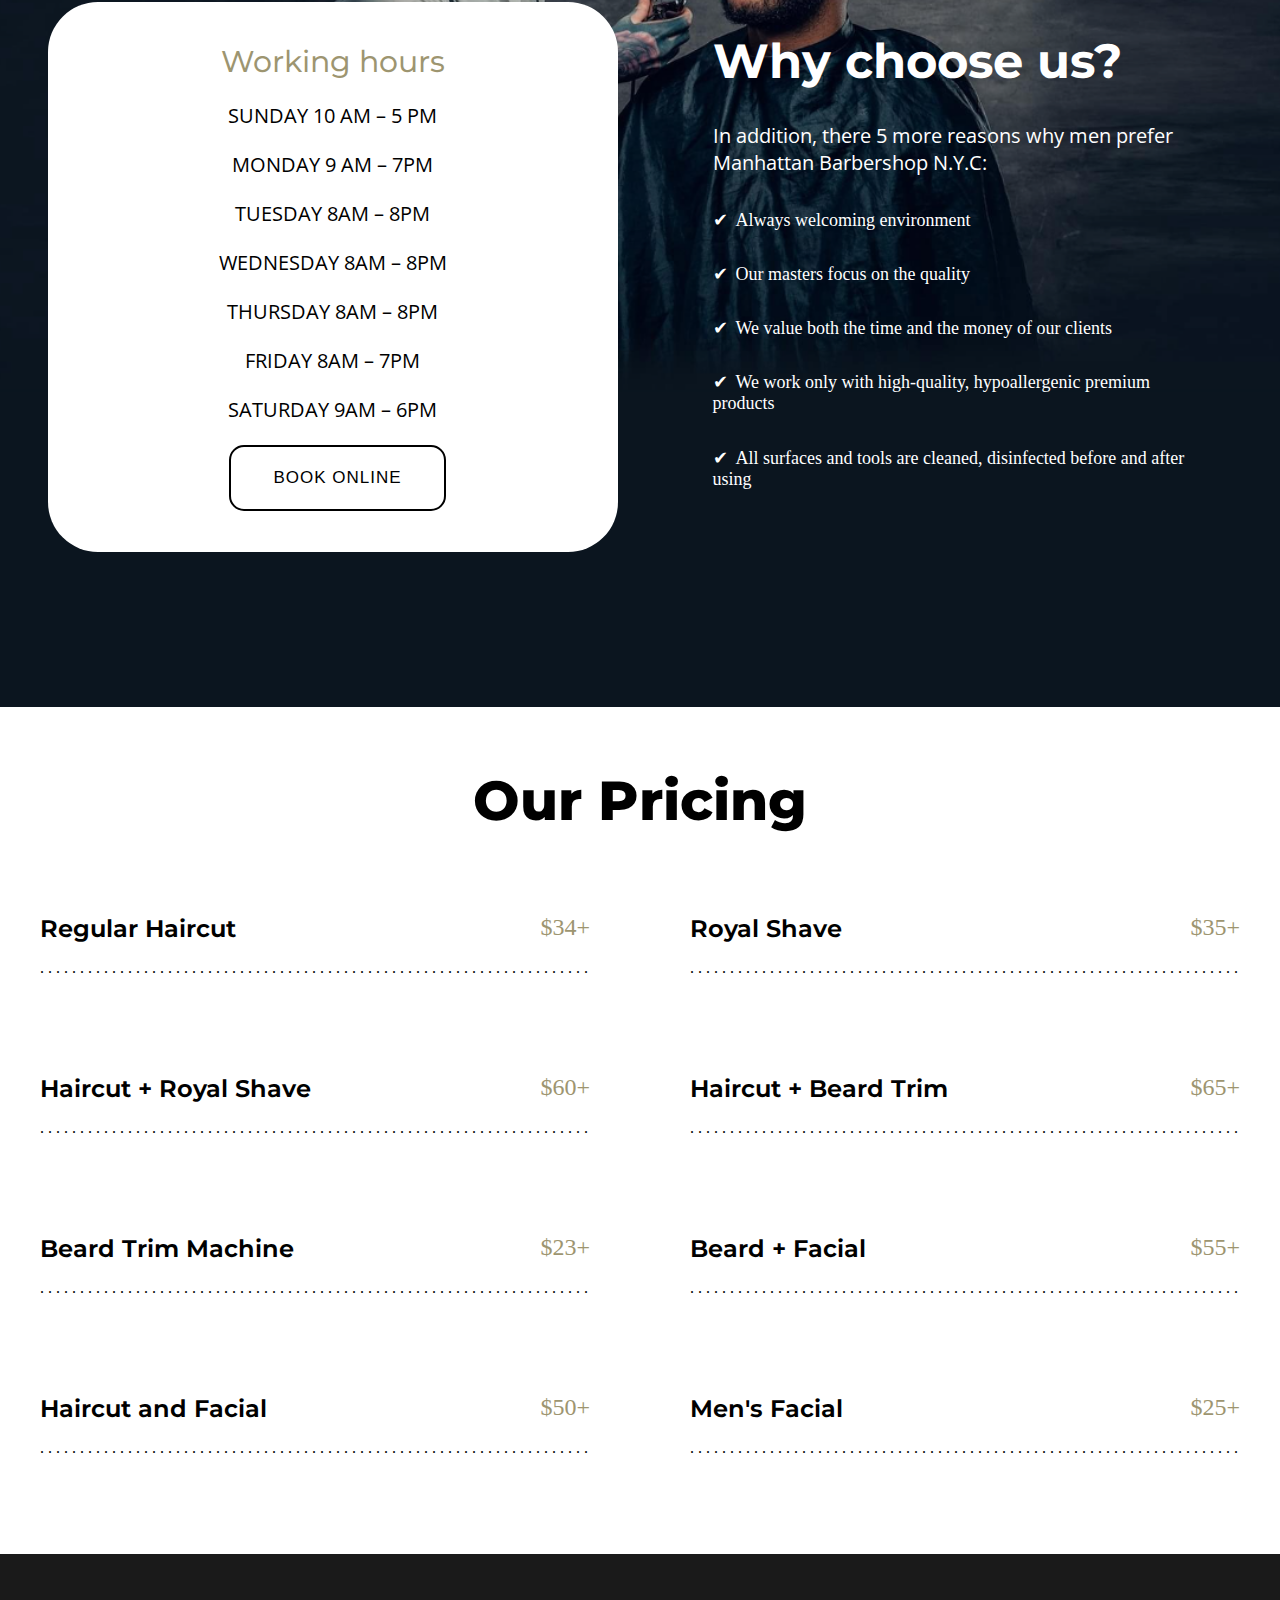
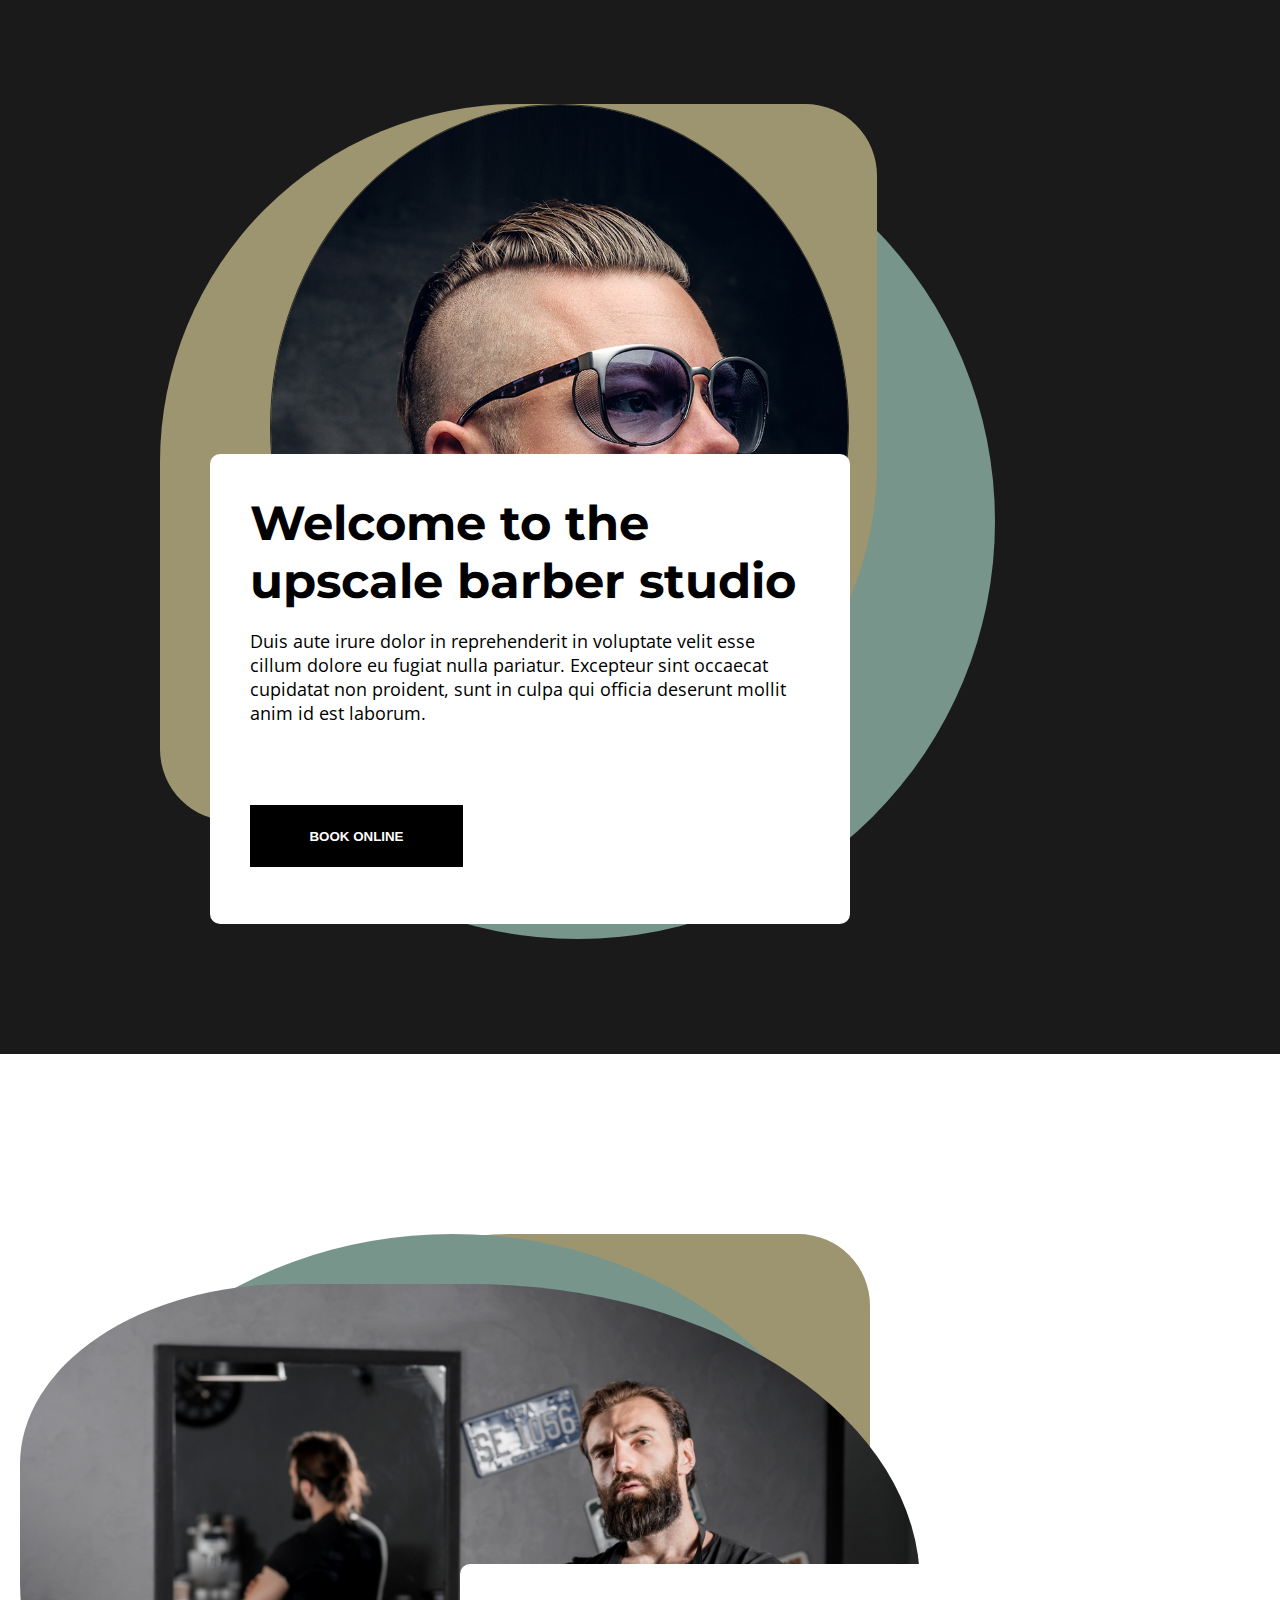
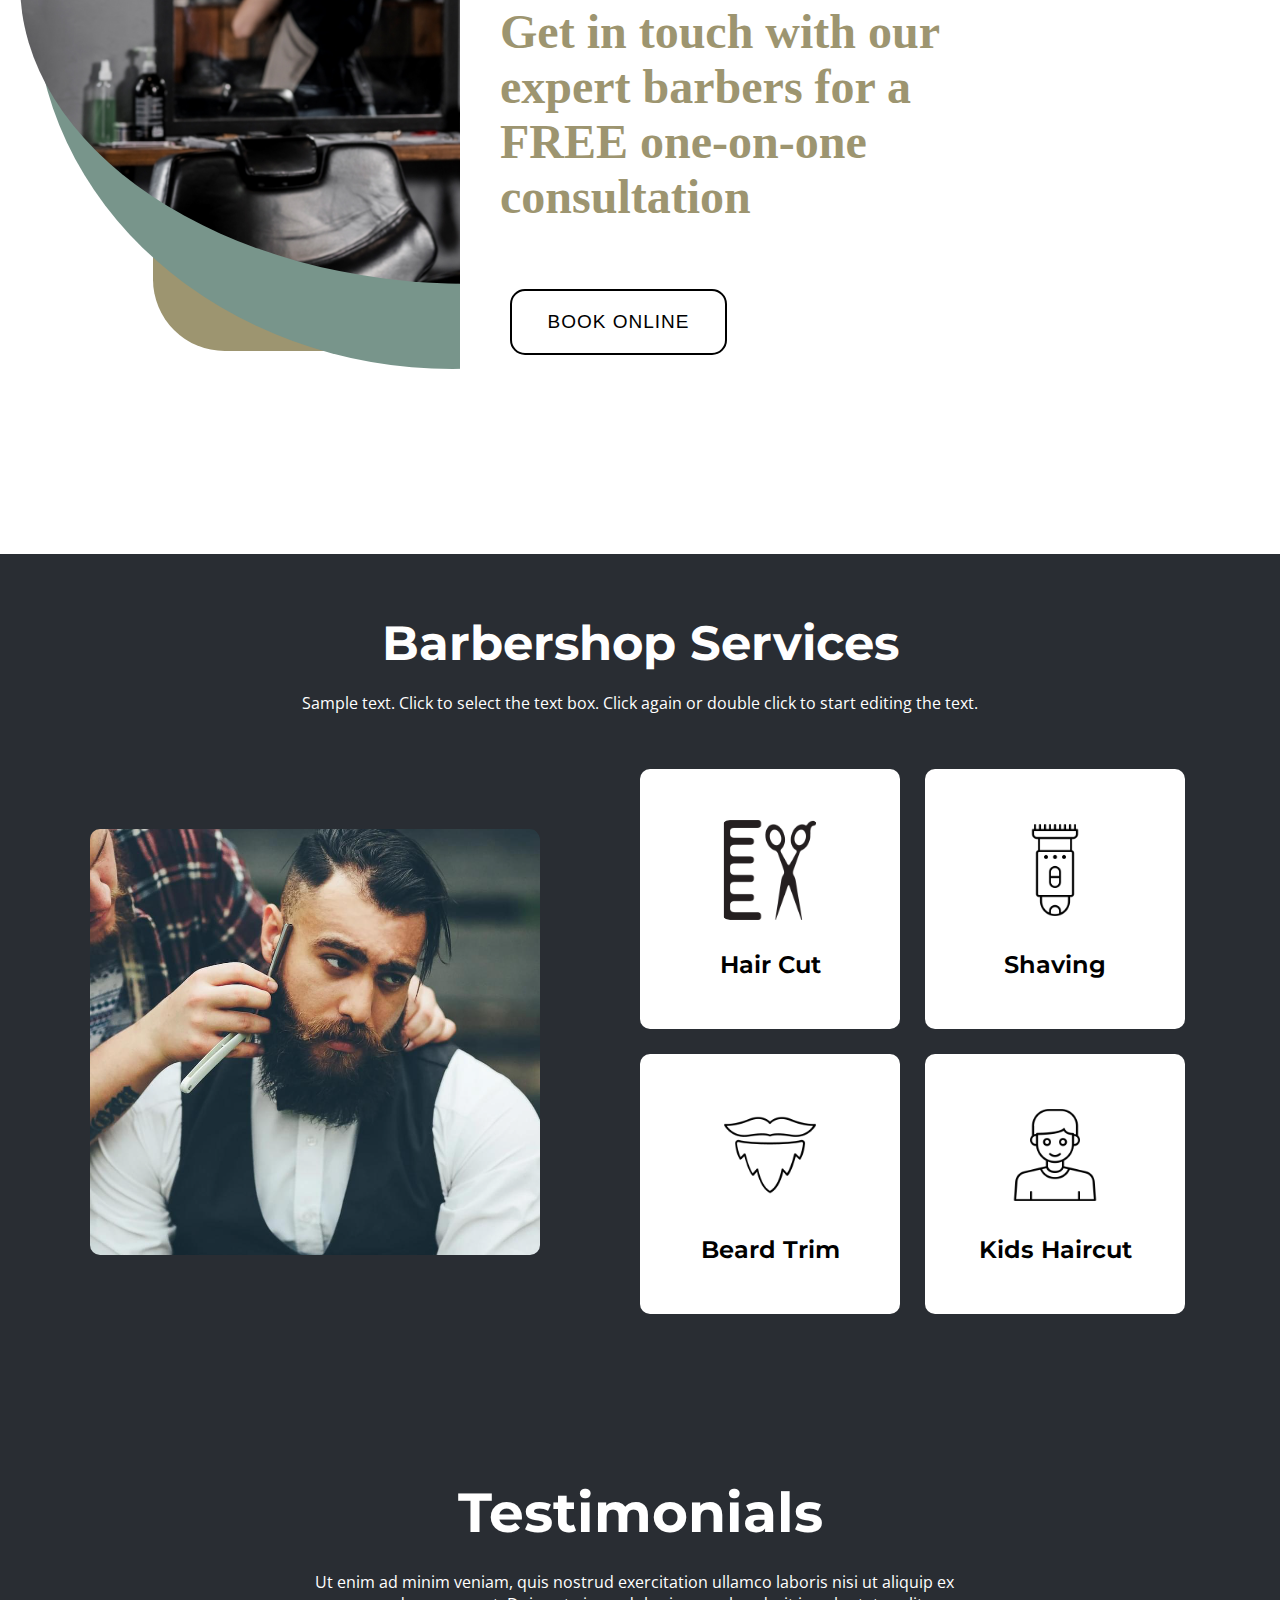
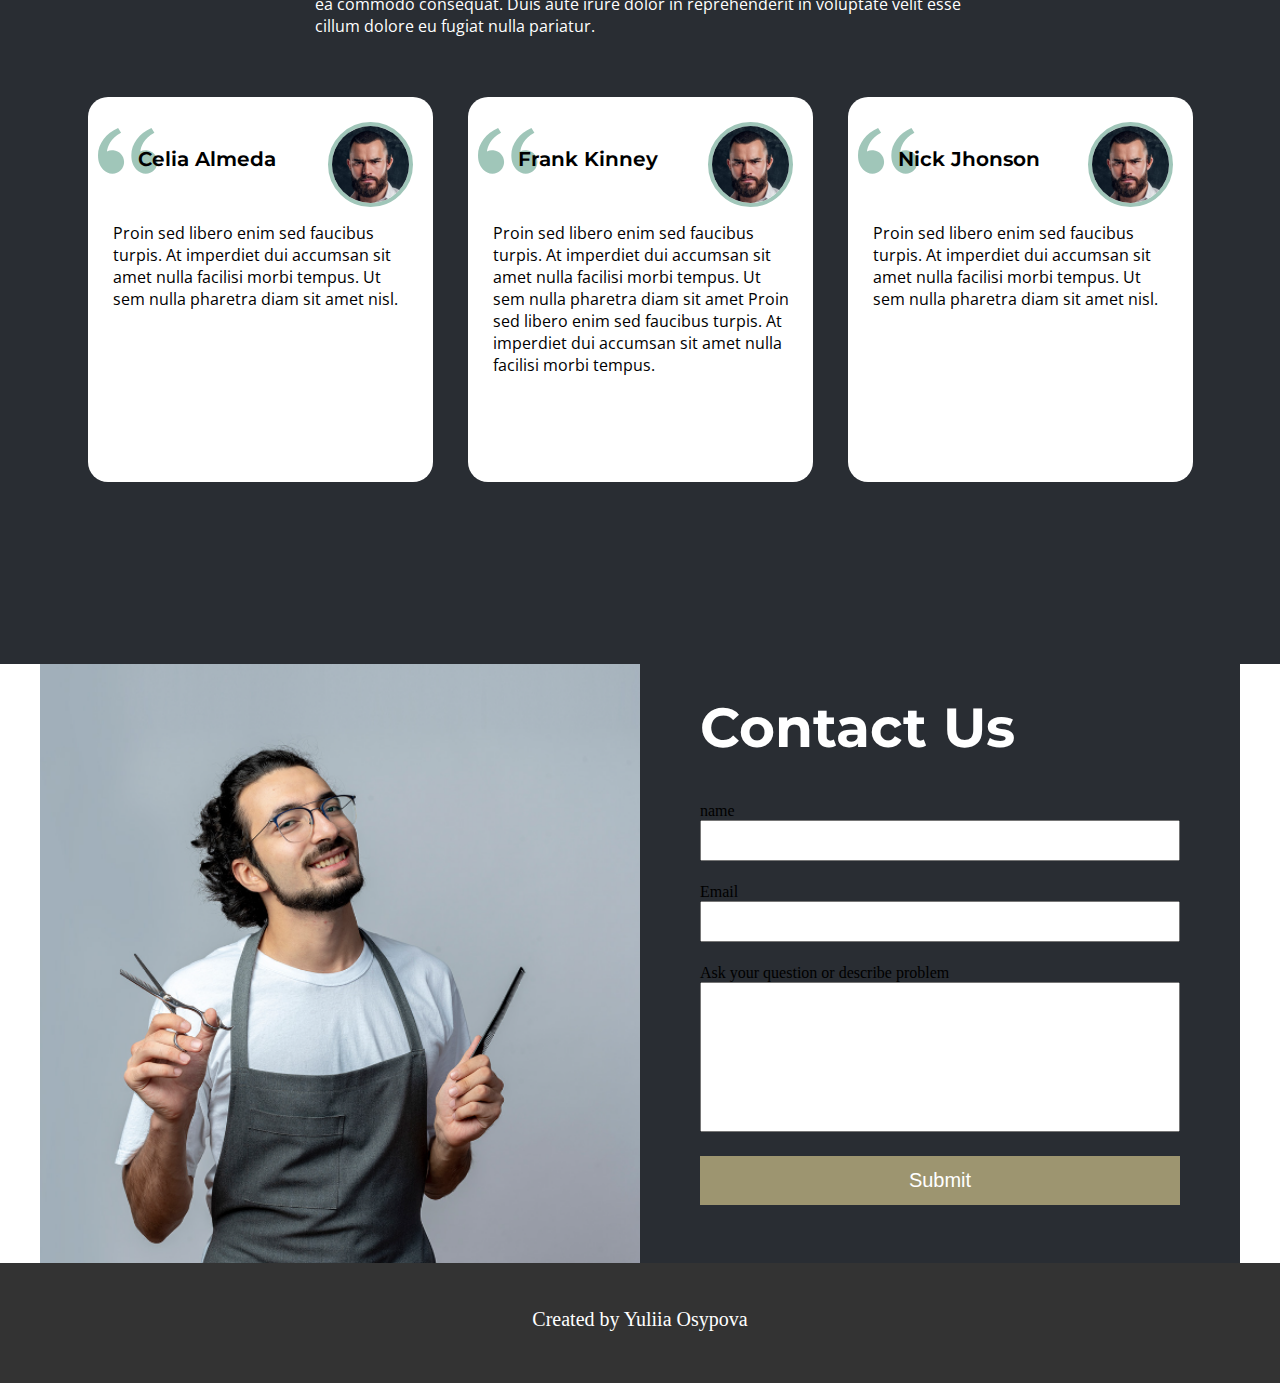
==== commit 78305ccc: "5" ====
--- a/index.html
+++ b/index.html
@@ -338,16 +338,19 @@
                 <div class="contact_title">Contact Us</div>
                     <form>
                         <div class="contact_form">
+                            <article>name</article>
                             <input name="name" id="name">
                         </div>
 
 
                         <div class="contact_form">
+                            <article>Email</article>
                             <input name="email" id="email">
                         </div>
 
 
                         <div class="contact_form">
+                            <article>Ask your question or describe problem</article>
                             <textarea name="text" id=""></textarea>
                         </div>
                     </form>
--- a/css/style.css
+++ b/css/style.css
@@ -1696,7 +1696,7 @@
     padding: 0;
   }
   .contact .container .contact_wrapper {
-    grid-template-columns: 1fr 1fr;
+    grid-template-columns: 1fr;
     -webkit-box-align: stretch;
         -ms-flex-align: stretch;
             align-items: stretch;
@@ -1704,10 +1704,14 @@
   .contact .container .contact_wrapper .contact_title {
     font-size: 51px;
   }
+  .contact .container .contact_wrapper form article {
+    color: white;
+  }
   .contact .container .contact_wrapper img {
     width: 100%;
     -o-object-fit: cover;
        object-fit: cover;
+    display: none;
   }
   .contact .container .contact_wrapper .contact_box {
     padding: 20px 20px;
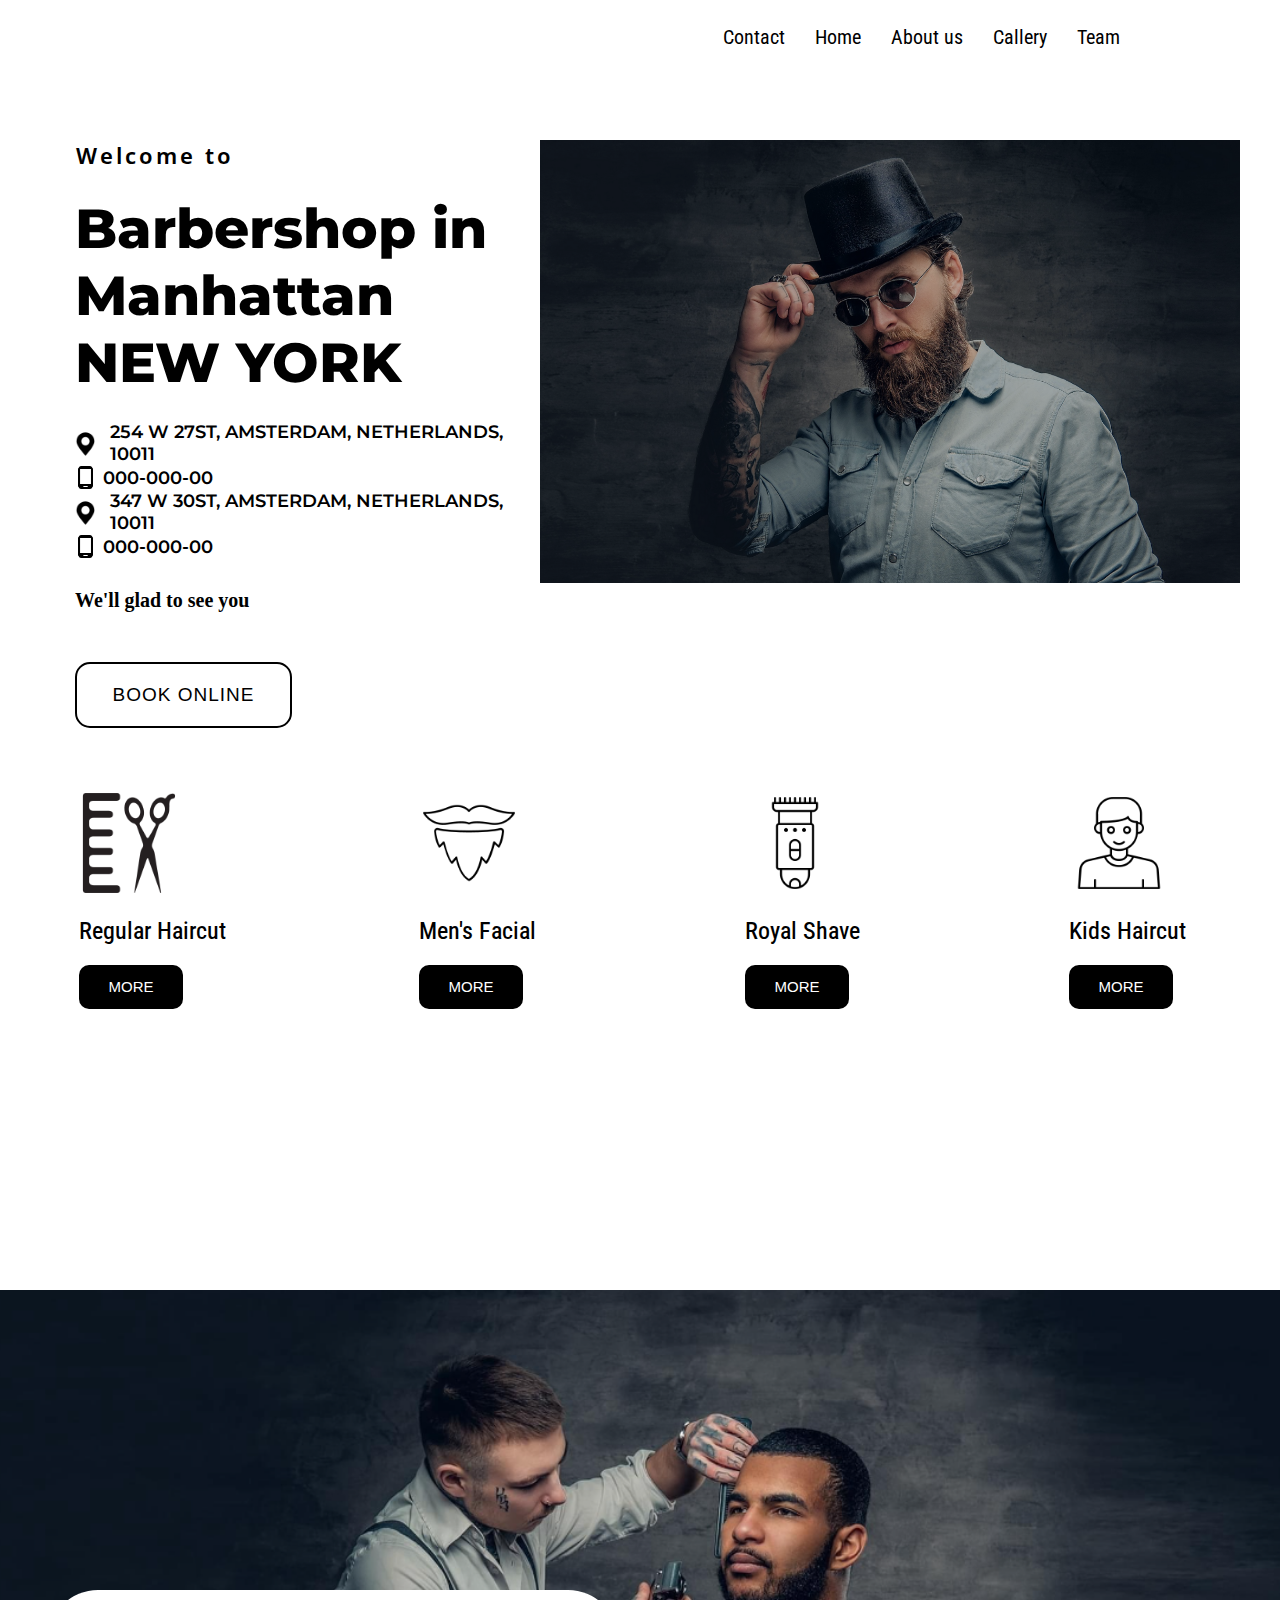
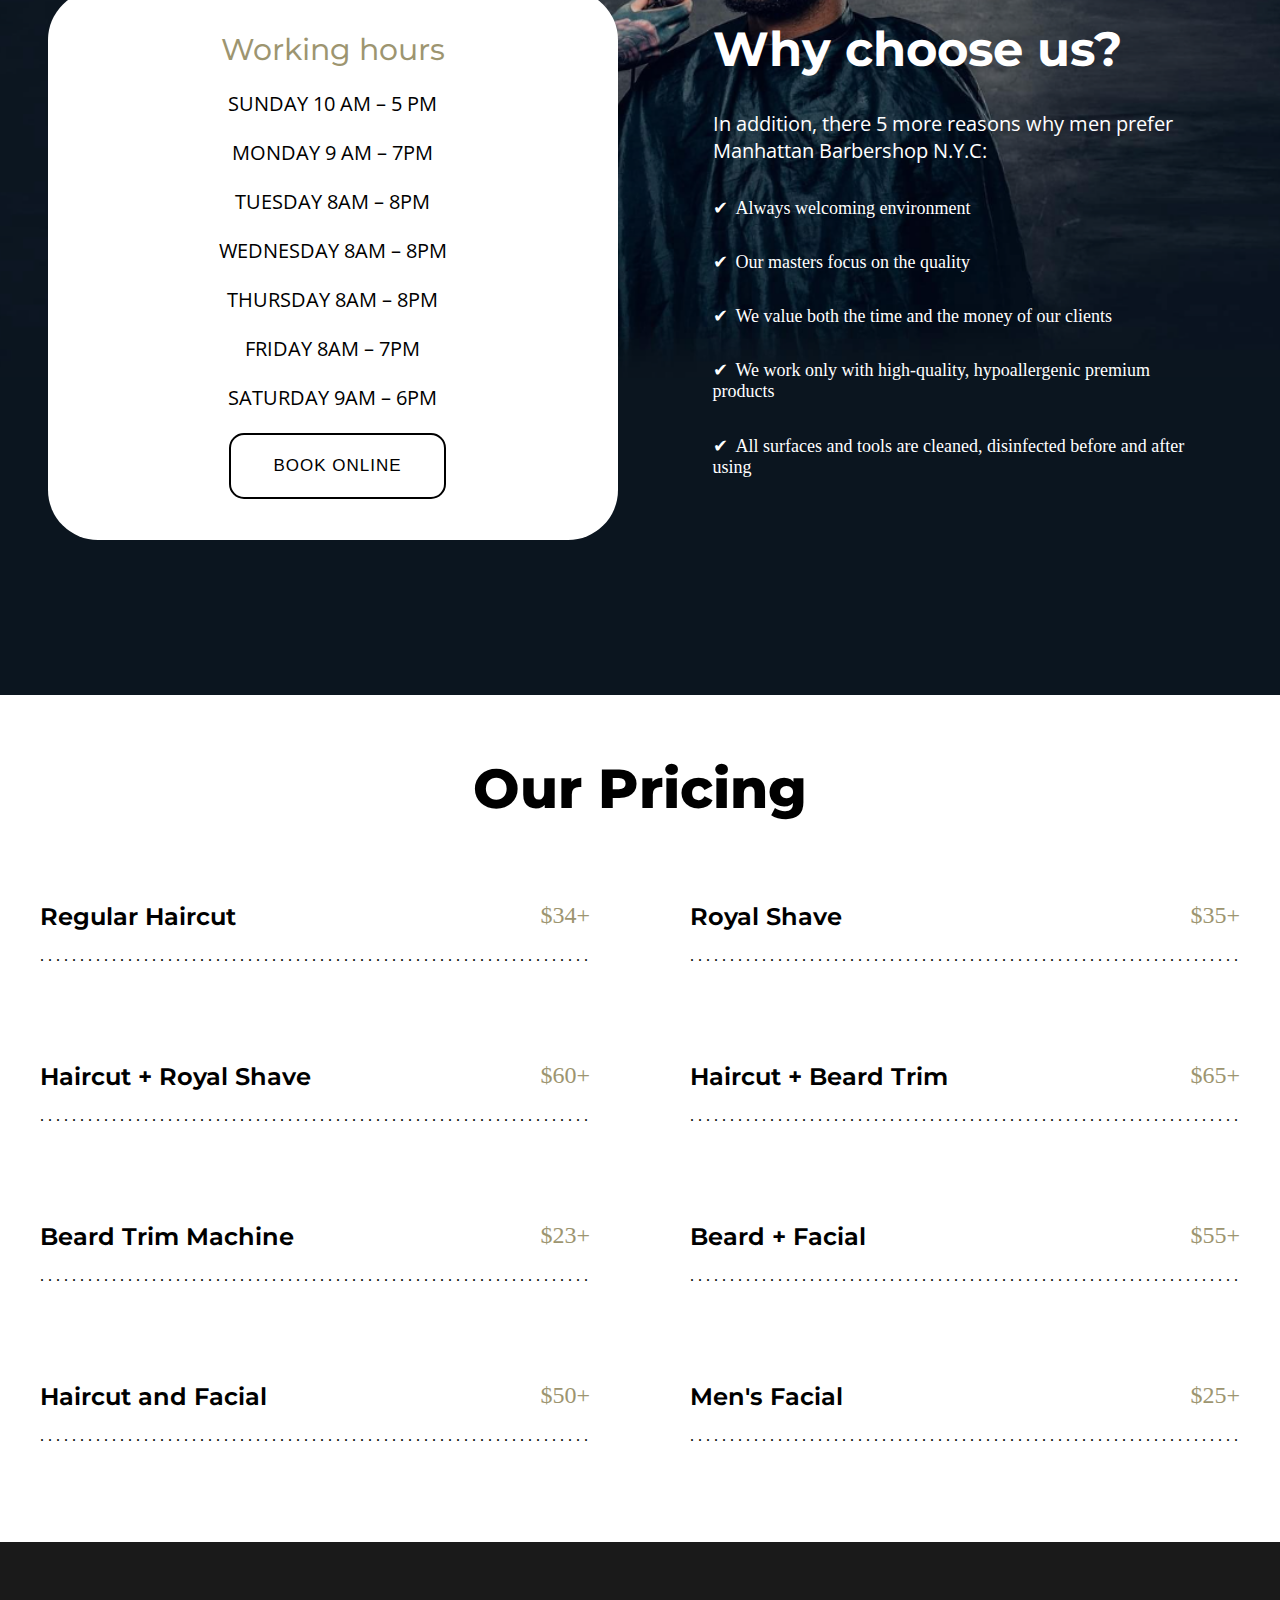
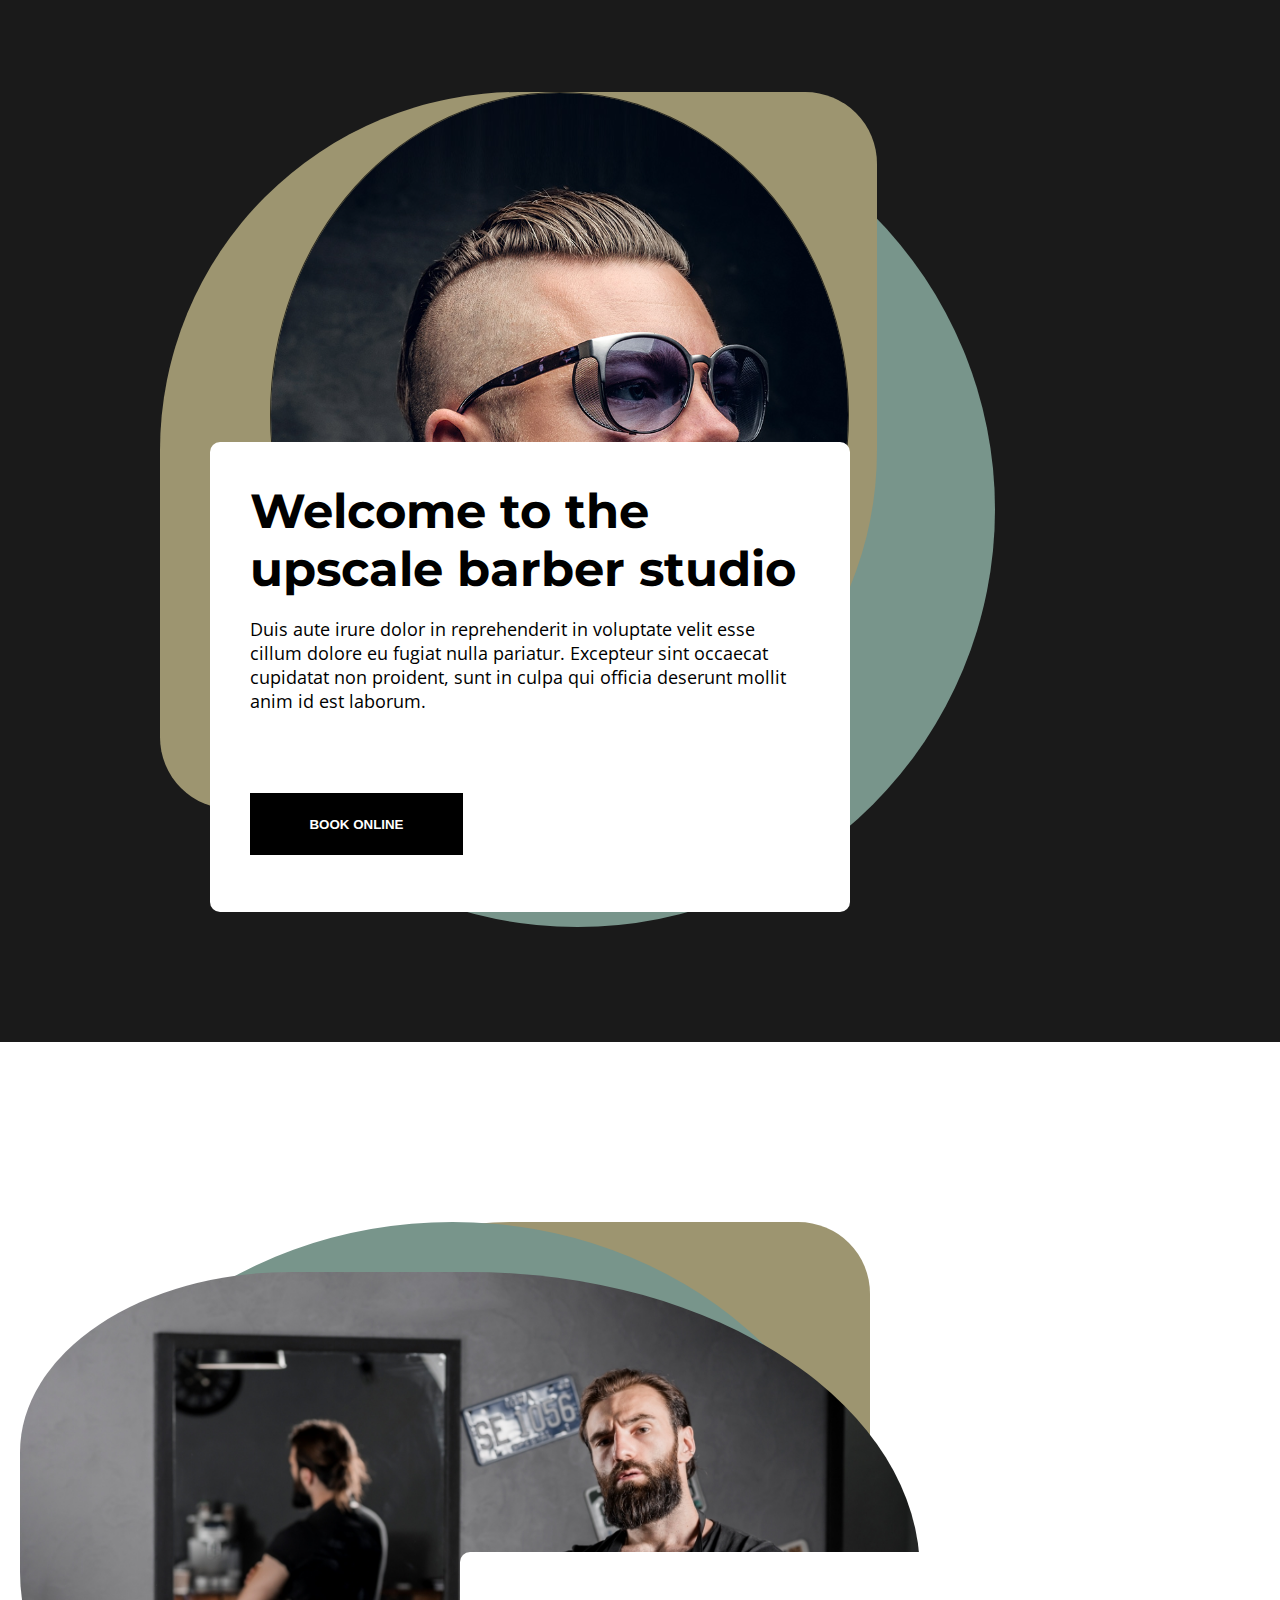
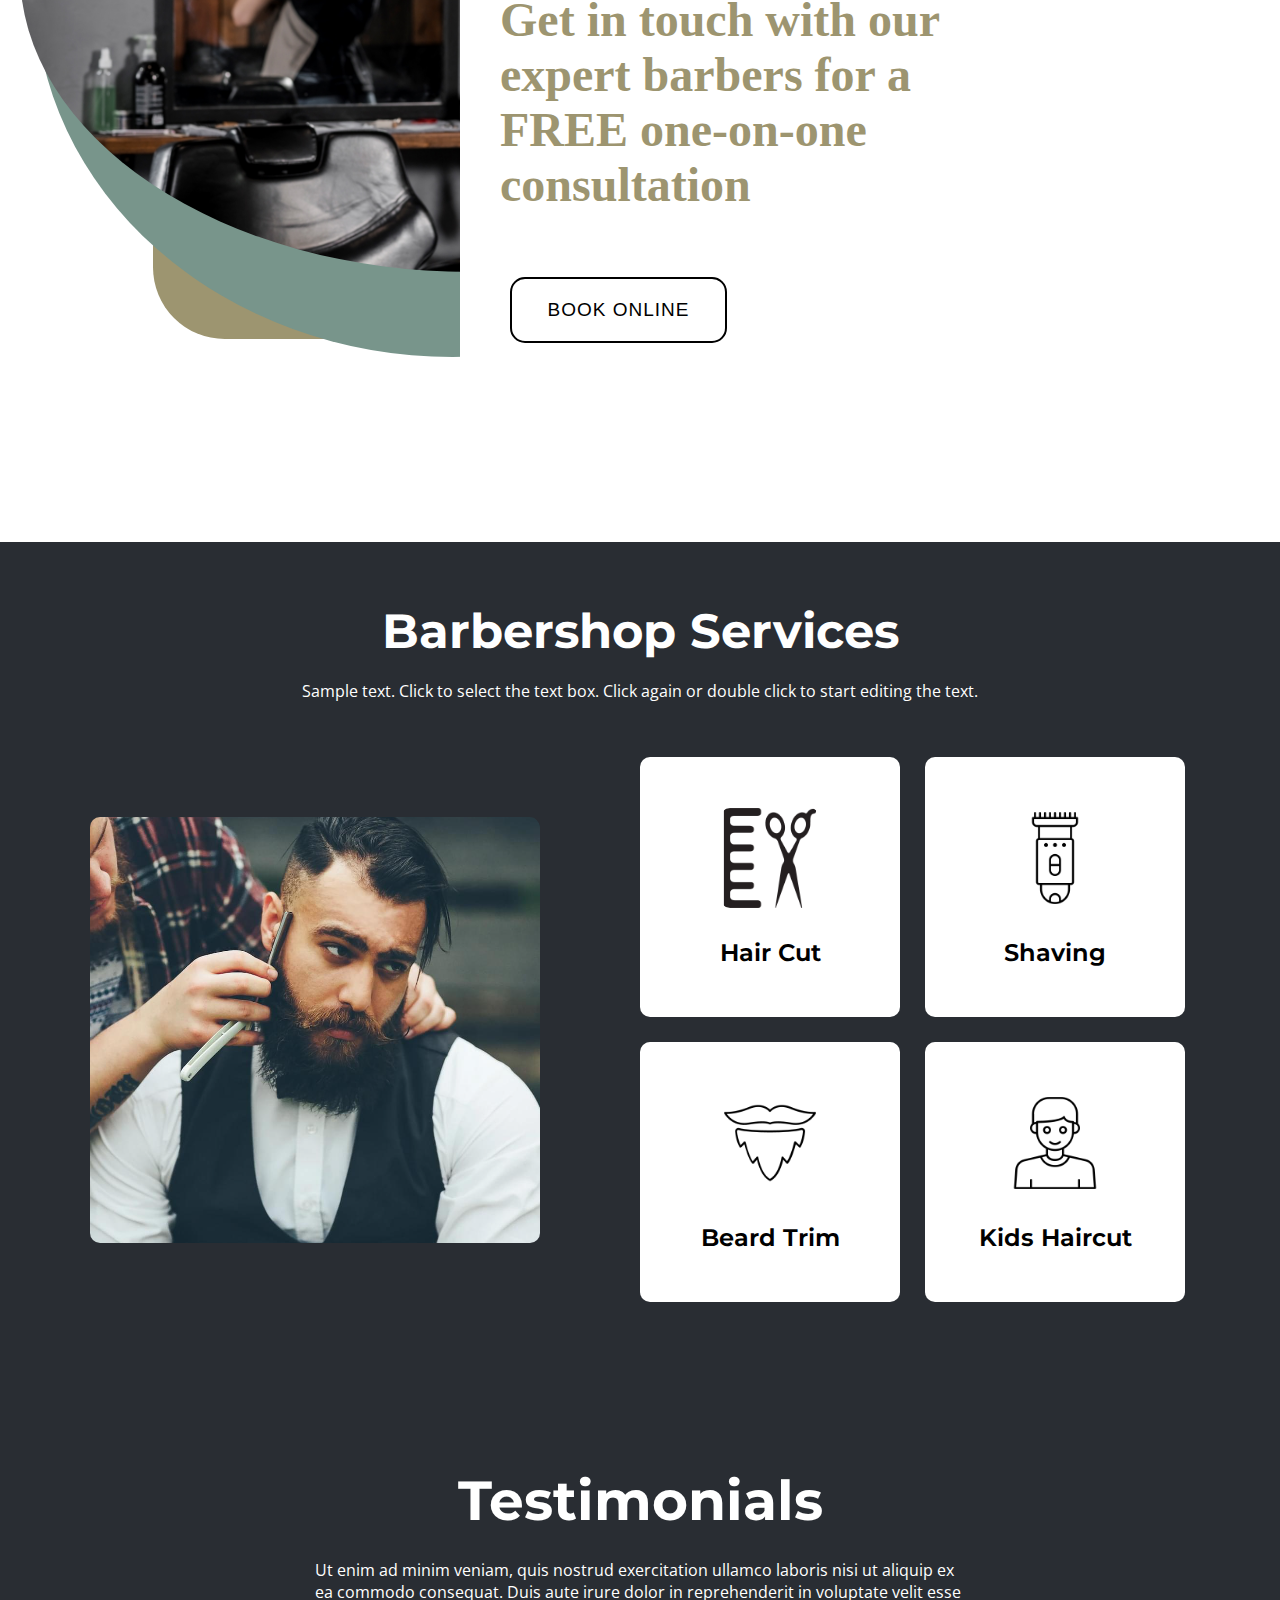
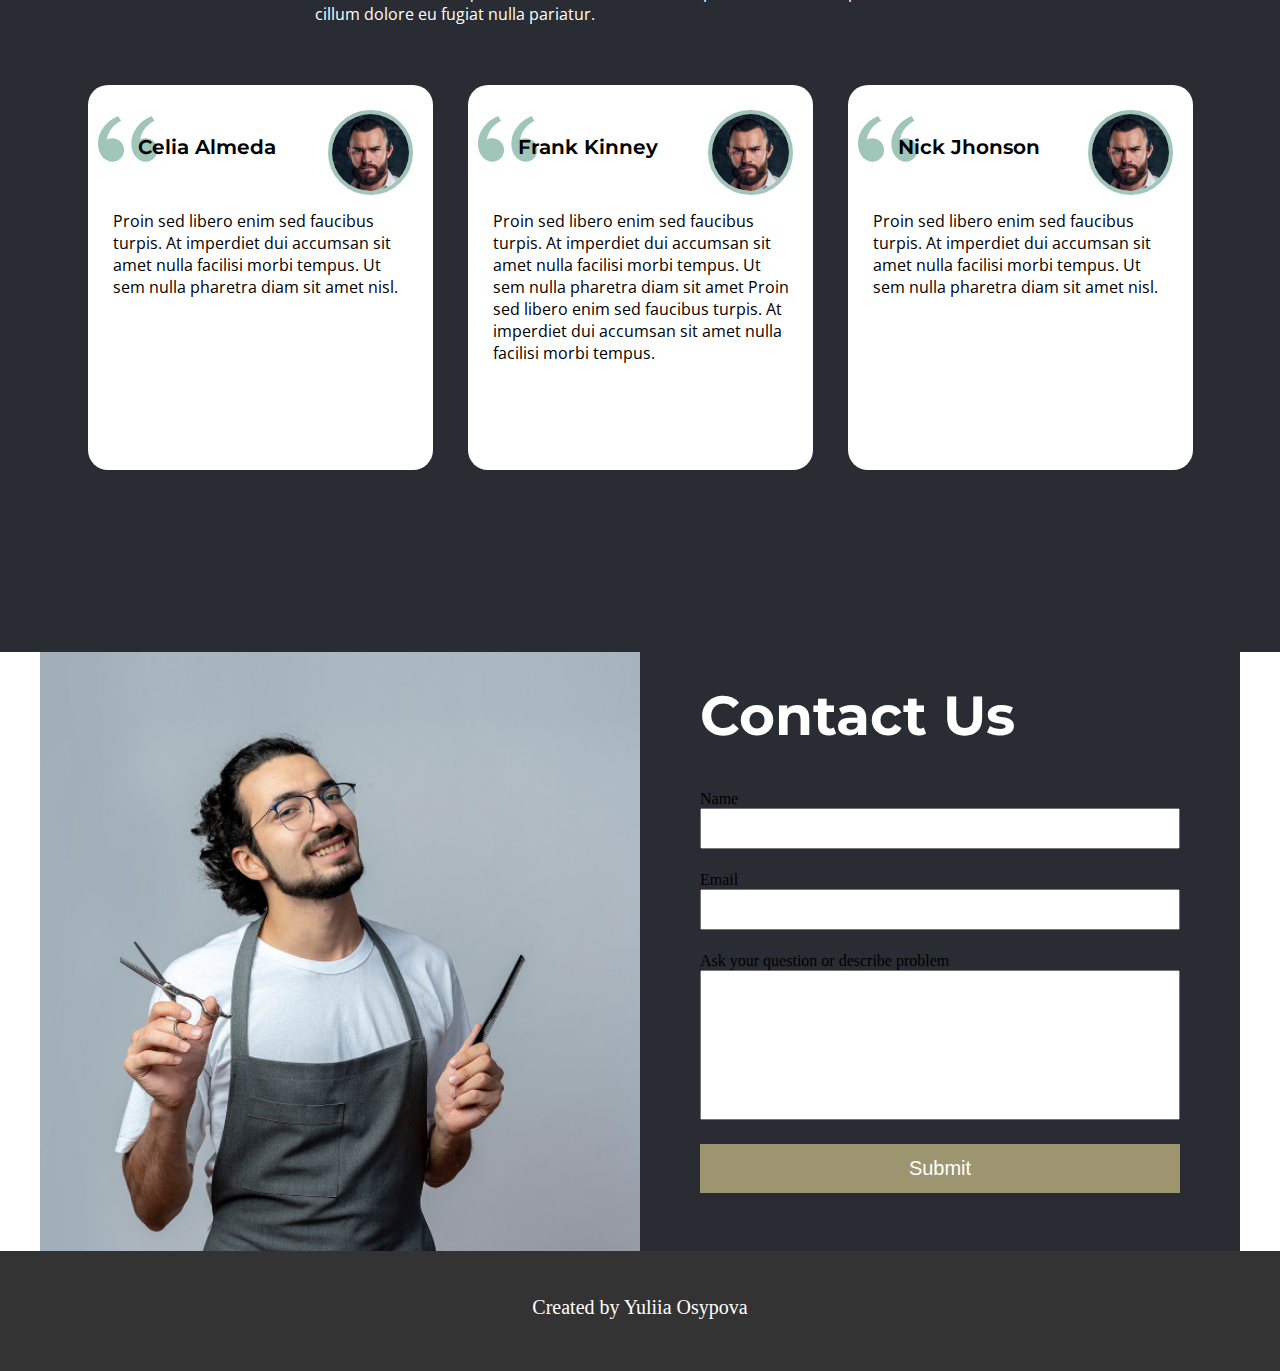
==== commit 2a5ed2d4: "6" ====
--- a/index.html
+++ b/index.html
@@ -338,7 +338,7 @@
                 <div class="contact_title">Contact Us</div>
                     <form>
                         <div class="contact_form">
-                            <article>name</article>
+                            <article>Name</article>
                             <input name="name" id="name">
                         </div>
 
--- a/css/style.css
+++ b/css/style.css
@@ -47,6 +47,9 @@
           justify-content: center;
   justify-items: end;
   margin-top: 60px;
+}
+main .container .main_wrapper img {
+  width: 100%;
 }
 main .container .main_wrapper .main_one {
   padding: 0 25px 0 25px;
@@ -741,6 +744,9 @@
   }
   main .container .main_wrapper .main_two img {
     width: 100%;
+    height: 85%;
+    -o-object-fit: cover;
+       object-fit: cover;
   }
   .menu .container {
     padding: 0 40px 0 40px;
@@ -959,6 +965,9 @@
         -ms-flex-align: stretch;
             align-items: stretch;
   }
+  .contact .container .contact_wrapper form article {
+    color: white;
+  }
   .contact .container .contact_wrapper img {
     width: 100%;
     -o-object-fit: cover;
@@ -1003,10 +1012,7 @@
   }
   main .container .main_wrapper {
     display: grid;
-    -webkit-box-align: center;
-        -ms-flex-align: center;
-            align-items: center;
-    grid-template-columns: 230px 270px;
+    grid-template-columns: 1fr 1fr;
     margin-top: 50px;
   }
   main .container .main_wrapper .main_one h1 {
@@ -1046,6 +1052,9 @@
   }
   main .container .main_wrapper .main_two img {
     width: 100%;
+    height: 85%;
+    -o-object-fit: cover;
+       object-fit: cover;
   }
   .menu .container {
     padding: 0 20px 0 20px;
@@ -1112,6 +1121,9 @@
   .info .container .info_wrapper .info_two li {
     font-size: 20px;
   }
+  .price {
+    min-height: 740px;
+  }
   .price .container {
     padding: 60px 40px 0 40px;
   }
@@ -1119,26 +1131,26 @@
     font-size: 37px;
   }
   .price .container .price_wrapper {
-    grid-template-columns: 220px 220px;
-    gap: 60px;
+    grid-template-columns: 240px 240px;
+    gap: 40px;
   }
   .price .container .price_wrapper .price_title {
-    font-size: 19px;
+    font-size: 17px;
   }
   .price .container .price_wrapper .price_one {
-    grid-template-rows: repeat(4, 150px);
+    grid-template-rows: repeat(4, 130px);
     grid-auto-rows: 150px;
   }
   .price .container .price_wrapper .price_two {
-    grid-template-rows: repeat(4, 150px);
+    grid-template-rows: repeat(4, 130px);
     grid-auto-rows: 150px;
   }
   .price .container .price_wrapper .price_wrap_item {
     gap: 70px;
   }
   .price .container .price_wrapper .price_wrap_item::before {
-    content: ". . . . . . . . . . . . . . . . . . . . . . . . . . . .";
-    top: 60px;
+    content: ". . . . . . . . . . . . . . . . . . . . . . . . . . . . . .";
+    top: 35px;
   }
   .booking {
     min-height: 1050px;
@@ -1308,10 +1320,13 @@
     padding: 0;
   }
   .contact .container .contact_wrapper {
-    grid-template-columns: 1fr 1fr;
+    grid-template-columns: 0.7fr 1fr;
     -webkit-box-align: stretch;
         -ms-flex-align: stretch;
             align-items: stretch;
+  }
+  .contact .container .contact_wrapper form article {
+    color: white;
   }
   .contact .container .contact_wrapper .contact_title {
     font-size: 51px;
@@ -1504,7 +1519,7 @@
     font-size: 35px;
   }
   .price .container .price_wrapper {
-    grid-template-columns: 1fr;
+    grid-template-columns: 340px;
     gap: 0;
     margin-top: 50px;
   }
@@ -1523,7 +1538,7 @@
     gap: 70px;
   }
   .price .container .price_wrapper .price_wrap_item::before {
-    content: ". . . . . . . . . . . . . . . . . . . . . . . . . . . . . . . . . . . . . . . . . . . . . . .";
+    content: ". . . . . . . . . . . . . . . . . . . . . . . . . . . . . . . . . . . . . . . . . . .";
     top: 20px;
   }
   .booking {
@@ -1535,6 +1550,7 @@
   .booking .container .bookin_items img {
     width: 100%;
     left: 0;
+    height: -100%;
   }
   .booking .container .bookin_items .booking_round {
     width: 100%;
